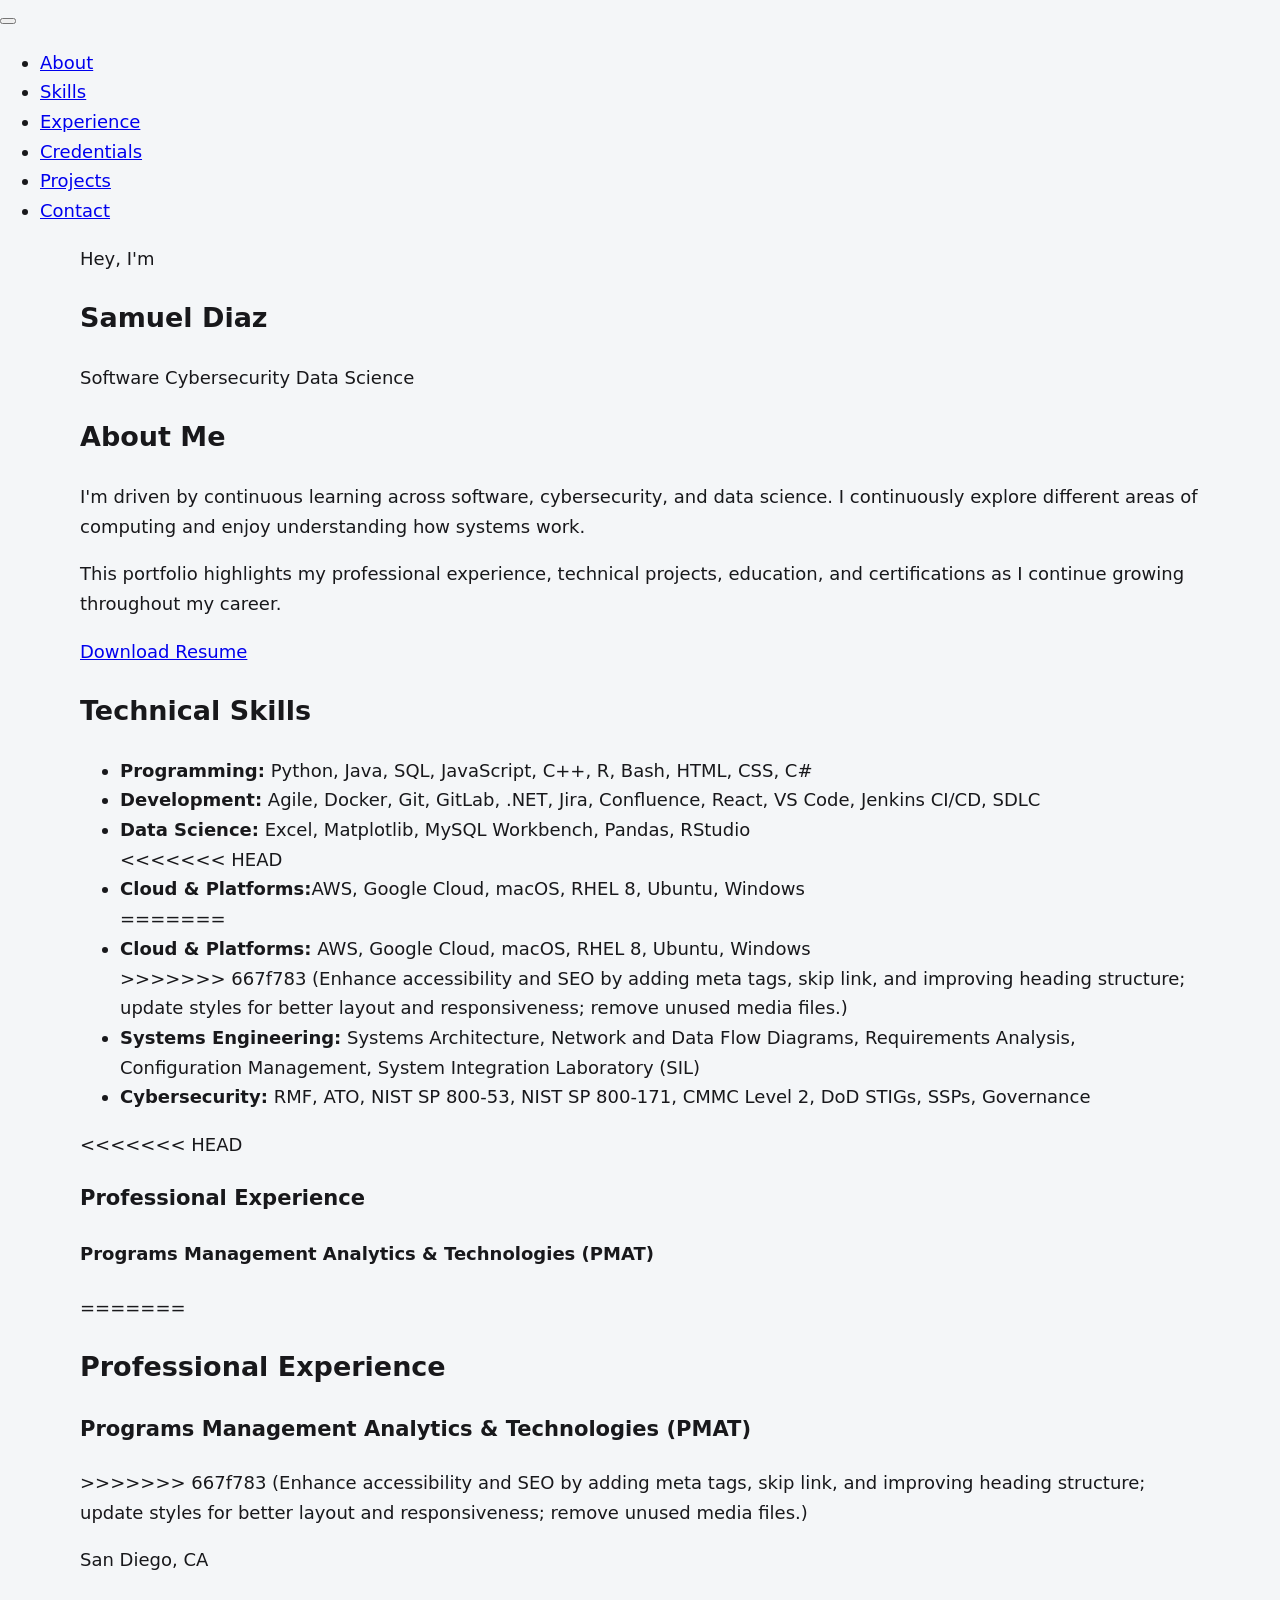
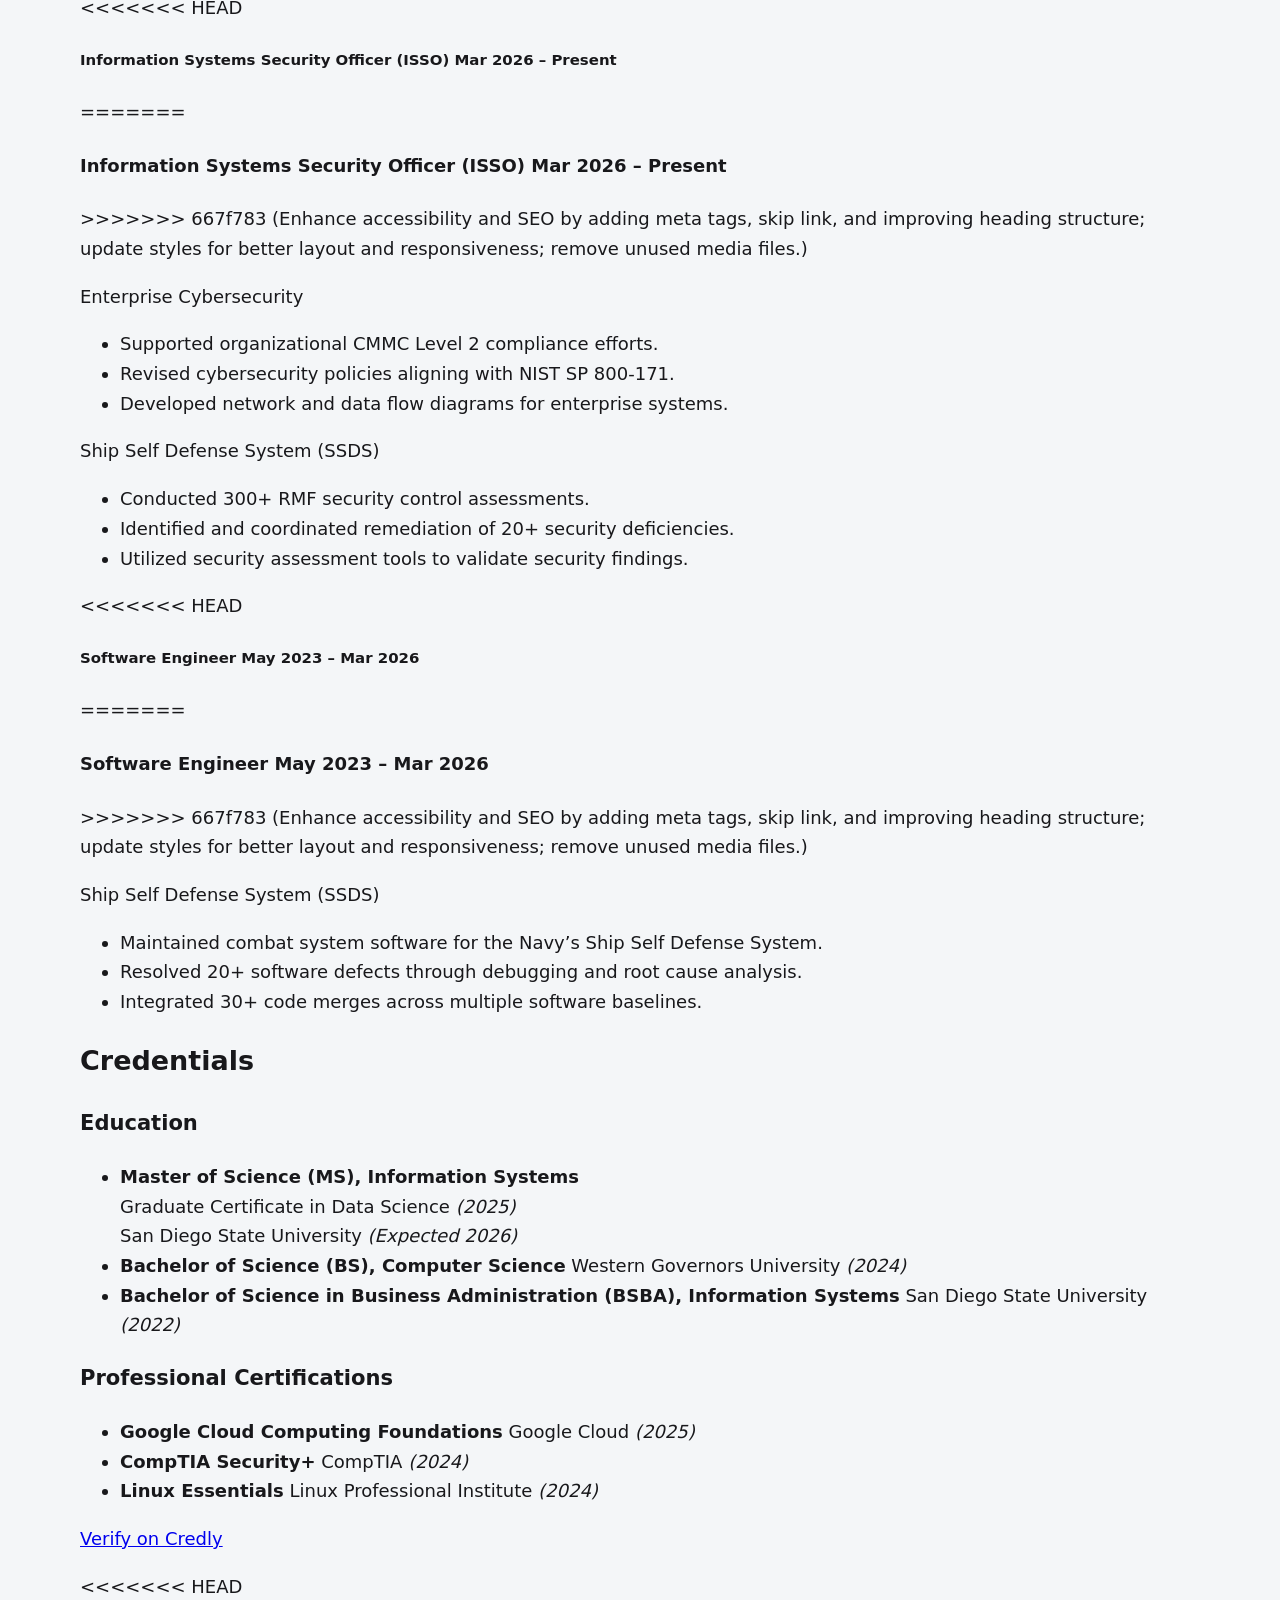
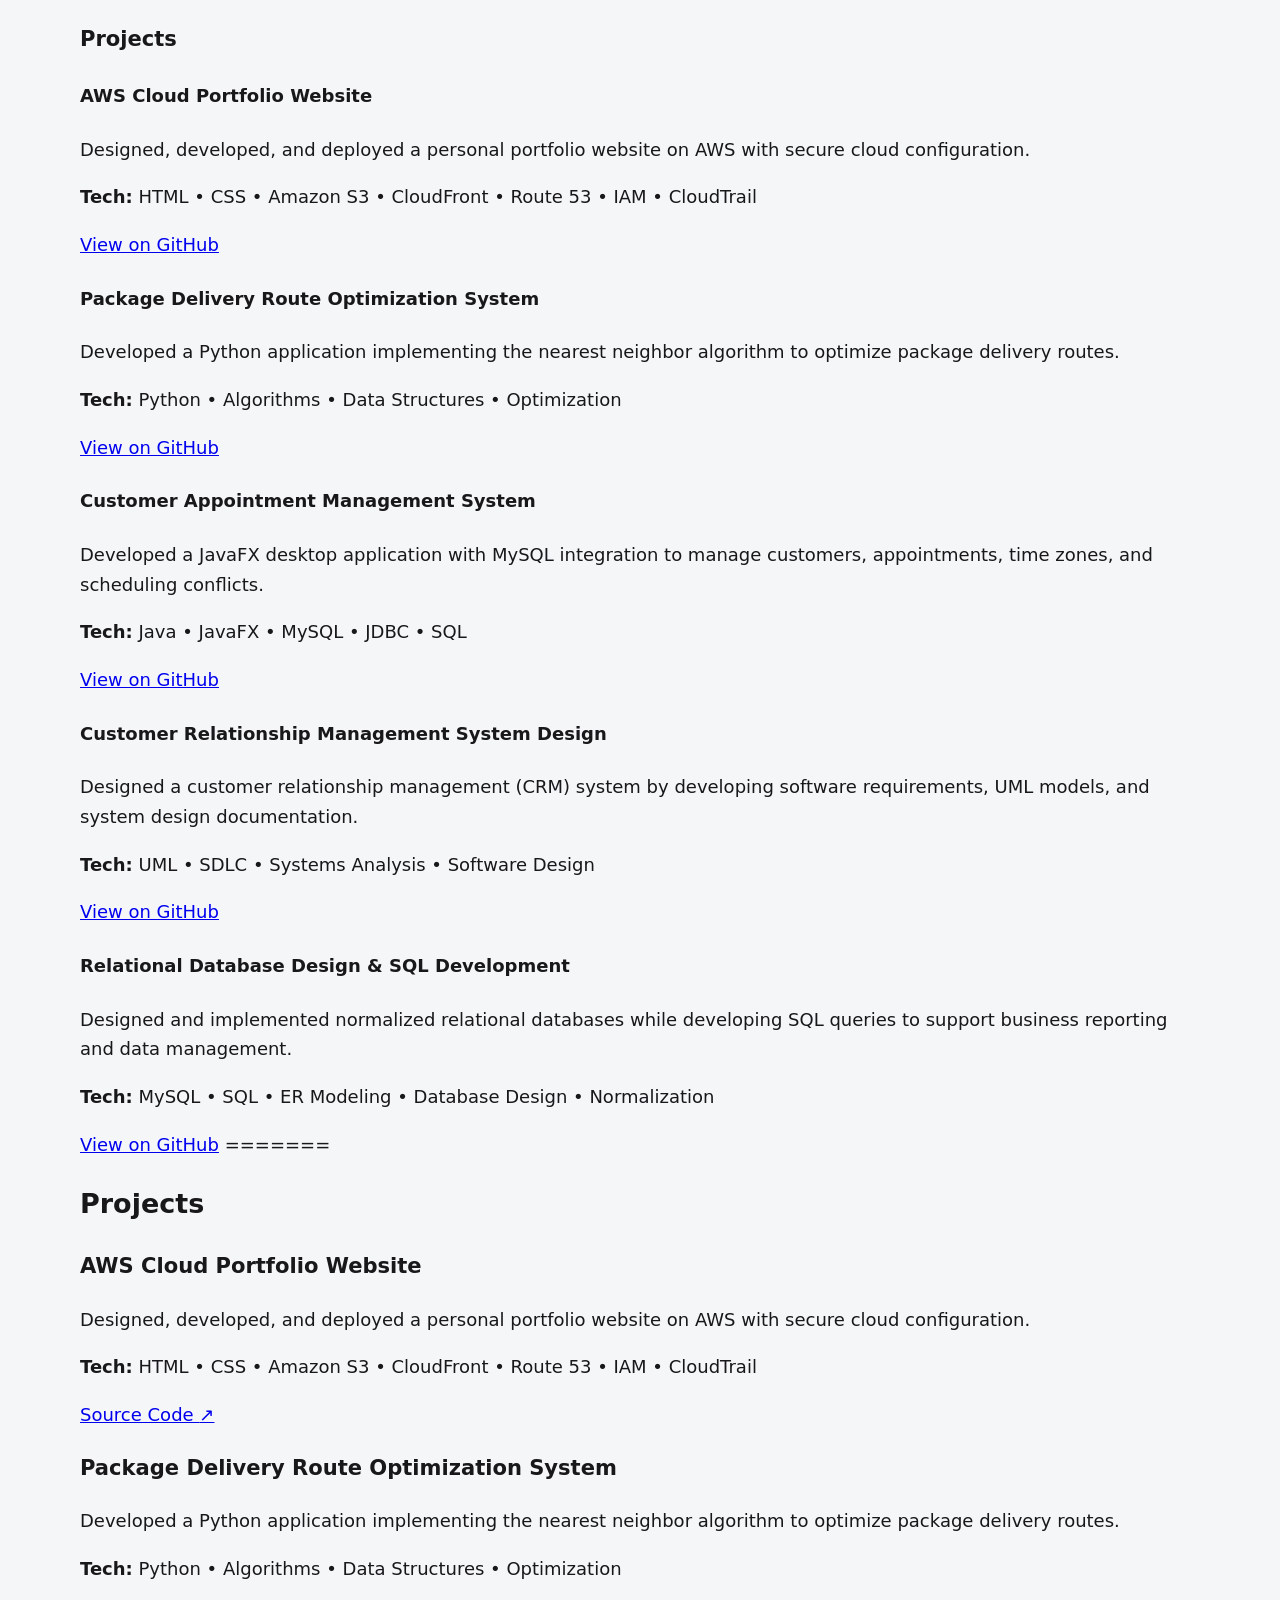
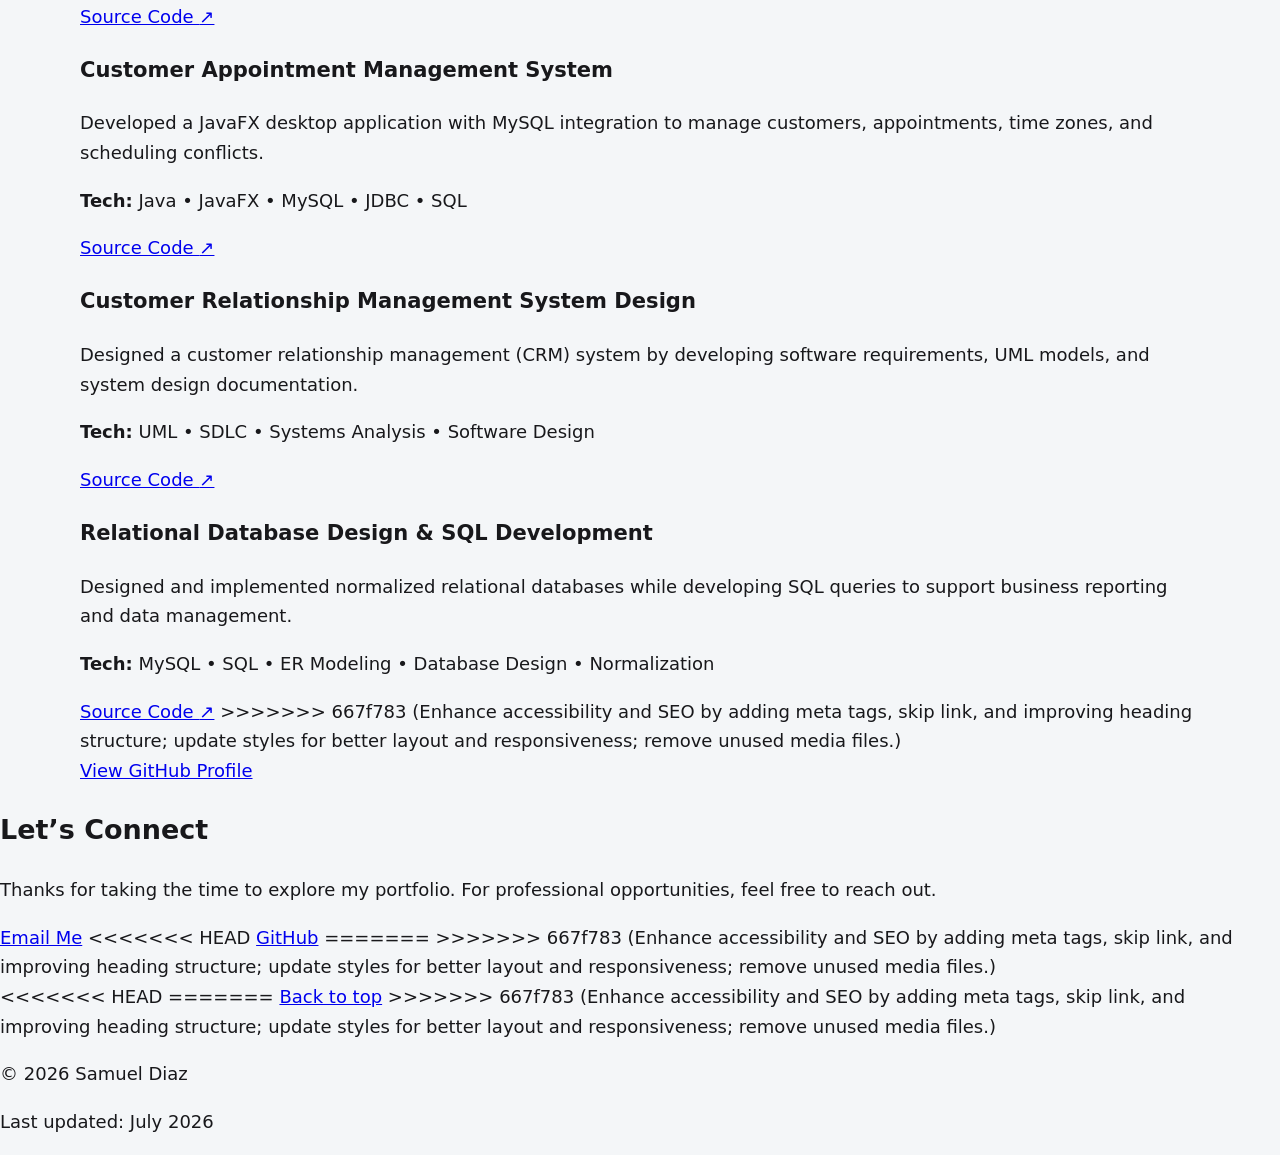
==== site/index.html @ 0d3868b5 "Enhance accessibility and SEO by adding meta tags, skip link, and improving heading structure; updat" ====
<!DOCTYPE html>
<html lang="en">
<head>
    <meta charset="UTF-8">
    <meta name="viewport" content="width=device-width, initial-scale=1.0">
    <meta name="description" content="Samuel Diaz's technology portfolio featuring software engineering, cybersecurity, cloud, and data science experience and projects.">
    <meta name="theme-color" content="#111827">
    <meta property="og:type" content="website">
    <meta property="og:title" content="Samuel Diaz | Technology Portfolio">
    <meta property="og:description" content="Explore Samuel Diaz's experience and projects across software engineering, cybersecurity, cloud, and data science.">
    <meta name="twitter:card" content="summary">
    <meta name="twitter:title" content="Samuel Diaz | Technology Portfolio">
    <meta name="twitter:description" content="Explore Samuel Diaz's experience and projects across software engineering, cybersecurity, cloud, and data science.">
    <title>Samuel Diaz | Technology Portfolio</title>
    <link rel="icon" href="media/favicon.svg" type="image/svg+xml">
    <link rel="stylesheet" href="css/styles.css">
</head>
<body>
    <a href="#main-content" class="skip-link">Skip to main content</a>
    <!-- Navigation Pane -->
    <header>
        <button class="nav-toggle" type="button" aria-expanded="false" aria-controls="primary-navigation" aria-label="Open navigation menu">
            <span></span>
            <span></span>
            <span></span>
        </button>
        <nav class="site-nav">
            <ul class="nav-links" id="primary-navigation">
                <li><a href="#about">About</a></li>
                <li><a href="#skills">Skills</a></li>
                <li><a href="#experience">Experience</a></li>
                <li><a href="#credentials">Credentials</a></li>
                <li><a href="#projects">Projects</a></li>
                <li><a href="#contact">Contact</a></li>
            </ul>
        </nav>
    </header>

    <main id="main-content" tabindex="-1">
    <!-- Home Section -->
    <section id="home" class="section">
        <div class="container">
            <p class="hero-eyebrow slide-in-left"><span></span>Hey, I'm</p>
            <h1 class="hero-name slide-in-right">Samuel Diaz</h1>
            <p class="hero-focus slide-in-left" aria-label="Software, Cybersecurity, and Data Science">
                <span>Software</span>
                <span>Cybersecurity</span>
                <span>Data Science</span>
            </p>
        </div>
    </section>

    <!-- About Section -->
    <section id="about" class="section">
        <div class="container">
            <h2>About Me</h2>
            <p>I'm driven by continuous learning across software, cybersecurity, and data science. I continuously explore different areas of computing and enjoy understanding how systems work.</p>
            <p>This portfolio highlights my professional experience, technical projects, education, and certifications as I continue growing throughout my career.</p>
            <a href="media/tech-resume-samuel-diaz.pdf" class="btn" download>Download Resume</a>
        </div>
    </section>

    <!-- Skills Section -->
    <section id="skills" class="section">
        <div class="container">
            <h2>Technical Skills</h2>
            <ul>
                <li><strong>Programming:</strong> Python, Java, SQL, JavaScript, C++, R, Bash, HTML, CSS, C#</li>
                <li><strong>Development:</strong> Agile, Docker, Git, GitLab, .NET, Jira, Confluence, React, VS Code, Jenkins CI/CD, SDLC</li>
                <li><strong>Data Science:</strong> Excel, Matplotlib, MySQL Workbench, Pandas, RStudio</li>
<<<<<<< HEAD
                <li><strong>Cloud &amp; Platforms:</strong>AWS, Google Cloud, macOS, RHEL 8, Ubuntu, Windows</li>
=======
                <li><strong>Cloud &amp; Platforms:</strong> AWS, Google Cloud, macOS, RHEL 8, Ubuntu, Windows</li>
>>>>>>> 667f783 (Enhance accessibility and SEO by adding meta tags, skip link, and improving heading structure; update styles for better layout and responsiveness; remove unused media files.)
                <li><strong>Systems Engineering:</strong> Systems Architecture, Network and Data Flow Diagrams, Requirements Analysis, Configuration Management, System Integration Laboratory (SIL)</li>
                <li><strong>Cybersecurity:</strong> RMF, ATO, NIST SP 800-53, NIST SP 800-171, CMMC Level 2, DoD STIGs, SSPs, Governance</li>
            </ul>
        </div>
    </section>

    <!-- Experience Section -->
    <section id="experience" class="section">
        <div class="container">
<<<<<<< HEAD
            <h3>Professional Experience</h3>
            <div class="company-heading">
                <h4>Programs Management Analytics &amp; Technologies (PMAT)</h4>
=======
            <h2>Professional Experience</h2>
            <div class="company-heading">
                <h3>Programs Management Analytics &amp; Technologies (PMAT)</h3>
>>>>>>> 667f783 (Enhance accessibility and SEO by adding meta tags, skip link, and improving heading structure; update styles for better layout and responsiveness; remove unused media files.)
                <p class="experience-location">San Diego, CA</p>
            </div>
            <div class="company-roles">
                <div class="role-entry">
<<<<<<< HEAD
                    <h5 class="job-heading">
                        <span class="job-title">Information Systems Security Officer (ISSO)</span>
                        <span class="job-date">Mar 2026 – Present</span>
                    </h5>
=======
                    <h4 class="job-heading">
                        <span class="job-title">Information Systems Security Officer (ISSO)</span>
                        <span class="job-date">Mar 2026 – Present</span>
                    </h4>
>>>>>>> 667f783 (Enhance accessibility and SEO by adding meta tags, skip link, and improving heading structure; update styles for better layout and responsiveness; remove unused media files.)
                    <p class="experience-subheading">Enterprise Cybersecurity</p>
                    <ul>
                        <li>Supported organizational CMMC Level 2 compliance efforts.</li>
                        <li>Revised cybersecurity policies aligning with NIST SP 800-171.</li>
                        <li>Developed network and data flow diagrams for enterprise systems.</li>
                    </ul>
                    <p class="experience-subheading">Ship Self Defense System (SSDS)</p>
                    <ul>
                        <li>Conducted 300+ RMF security control assessments.</li>
                        <li>Identified and coordinated remediation of 20+ security deficiencies.</li>
                        <li>Utilized security assessment tools to validate security findings.</li>
                    </ul>
                </div>
                <div class="role-entry">
<<<<<<< HEAD
                    <h5 class="job-heading">
                        <span class="job-title">Software Engineer</span>
                        <span class="job-date">May 2023 – Mar 2026</span>
                    </h5>
=======
                    <h4 class="job-heading">
                        <span class="job-title">Software Engineer</span>
                        <span class="job-date">May 2023 – Mar 2026</span>
                    </h4>
>>>>>>> 667f783 (Enhance accessibility and SEO by adding meta tags, skip link, and improving heading structure; update styles for better layout and responsiveness; remove unused media files.)
                    <p class="experience-subheading">Ship Self Defense System (SSDS)</p>
                    <ul>
                        <li>Maintained combat system software for the Navy’s Ship Self Defense System.</li>
                        <li>Resolved 20+ software defects through debugging and root cause analysis.</li>
                        <li>Integrated 30+ code merges across multiple software baselines.</li>
                    </ul>
                </div>
            </div>
        </div>
    </section>

    <!-- Education & Certifications Section -->
    <section id="credentials" class="section">
        <div class="container">
            <h2 class="sr-only">Credentials</h2>
            <div class="side-by-side">
                <div class="education reveal-card reveal-left">
                    <h3>Education</h3>
                    <ul>
                        <li>
                            <strong>Master of Science (MS), Information Systems</strong>
                            <div class="nested-credential">Graduate Certificate in Data Science <em>(2025)</em></div>
                            <span>San Diego State University <em>(Expected 2026)</em></span>
                        </li>
                        <li>
                            <strong>Bachelor of Science (BS), Computer Science</strong>
                            <span>Western Governors University <em>(2024)</em></span>
                        </li>
                        <li>
                            <strong>Bachelor of Science in Business Administration (BSBA), Information Systems</strong>
                            <span>San Diego State University <em>(2022)</em></span>
                        </li>
                    </ul>
                </div>
                <div class="certifications reveal-card reveal-right">
                    <h3>Professional Certifications</h3>
                    <ul>
                        <li><strong>Google Cloud Computing Foundations</strong>
                            <span>Google Cloud <em>(2025)</em></span>
                        </li>
                        <li><strong>CompTIA Security+</strong>
                            <span>CompTIA <em>(2024)</em></span>
                        </li>
                        <li><strong>Linux Essentials</strong>
                            <span>Linux Professional Institute <em>(2024)</em></span>
                        </li>
                    </ul>
                    <p>
                        <a href="https://www.credly.com/users/sdiaztech" target="_blank" rel="noopener noreferrer" class="btn">
                            Verify on Credly
                        </a>
                    </p>
                </div>
            </div>
        </div>
    </section>

    <!-- Projects Section -->
    <section id="projects" class="section">
        <div class="container">
<<<<<<< HEAD
            <h3>Projects</h3>
            <div class="project-grid">
                <article class="project">
                    <h4>AWS Cloud Portfolio Website</h4>
                    <p>Designed, developed, and deployed a personal portfolio website on AWS with secure cloud configuration.</p>
                    <p><strong>Tech:</strong> HTML • CSS • Amazon S3 • CloudFront • Route 53 • IAM • CloudTrail</p>
                    <a href="https://github.com/sdiaztech/aws-cloud-portfolio-website" target="_blank" rel="noopener noreferrer" class="btn">View on GitHub</a>
                </article>
                <article class="project">
                    <h4>Package Delivery Route Optimization System</h4>
                    <p>Developed a Python application implementing the nearest neighbor algorithm to optimize package delivery routes.</p>
                    <p><strong>Tech:</strong> Python • Algorithms • Data Structures • Optimization</p>
                    <a href="https://github.com/sdiaztech/package-delivery-route-optimization-system" target="_blank" rel="noopener noreferrer" class="btn">View on GitHub</a>
                </article>
                <article class="project">
                    <h4>Customer Appointment Management System</h4>
                    <p>Developed a JavaFX desktop application with MySQL integration to manage customers, appointments, time zones, and scheduling conflicts.</p>
                    <p><strong>Tech:</strong> Java • JavaFX • MySQL • JDBC • SQL</p>
                    <a href="https://github.com/sdiaztech/customer-appointment-management-system" target="_blank" rel="noopener noreferrer" class="btn">View on GitHub</a>
                </article>
                <article class="project">
                    <h4>Customer Relationship Management System Design</h4>
                    <p>Designed a customer relationship management (CRM) system by developing software requirements, UML models, and system design documentation.</p>
                    <p><strong>Tech:</strong> UML • SDLC • Systems Analysis • Software Design</p>
                    <a href="https://github.com/sdiaztech/crm-system-design" target="_blank" rel="noopener noreferrer" class="btn">View on GitHub</a>
                </article>
                <article class="project">
                    <h4>Relational Database Design &amp; SQL Development</h4>
                    <p>Designed and implemented normalized relational databases while developing SQL queries to support business reporting and data management.</p>
                    <p><strong>Tech:</strong> MySQL • SQL • ER Modeling • Database Design • Normalization</p>
                    <a href="https://github.com/sdiaztech/relational-database-design-and-sql-development" target="_blank" rel="noopener noreferrer" class="btn">View on GitHub</a>
=======
            <h2>Projects</h2>
            <div class="project-grid">
                <article class="project">
                    <h3>AWS Cloud Portfolio Website</h3>
                    <p>Designed, developed, and deployed a personal portfolio website on AWS with secure cloud configuration.</p>
                    <p class="project-tech"><strong>Tech:</strong> HTML • CSS • Amazon S3 • CloudFront • Route 53 • IAM • CloudTrail</p>
                    <a href="https://github.com/sdiaztech/aws-cloud-portfolio-website" target="_blank" rel="noopener noreferrer" class="project-link">Source Code <span aria-hidden="true">↗</span></a>
                </article>
                <article class="project">
                    <h3>Package Delivery Route Optimization System</h3>
                    <p>Developed a Python application implementing the nearest neighbor algorithm to optimize package delivery routes.</p>
                    <p class="project-tech"><strong>Tech:</strong> Python • Algorithms • Data Structures • Optimization</p>
                    <a href="https://github.com/sdiaztech/package-delivery-route-optimization-system" target="_blank" rel="noopener noreferrer" class="project-link">Source Code <span aria-hidden="true">↗</span></a>
                </article>
                <article class="project">
                    <h3>Customer Appointment Management System</h3>
                    <p>Developed a JavaFX desktop application with MySQL integration to manage customers, appointments, time zones, and scheduling conflicts.</p>
                    <p class="project-tech"><strong>Tech:</strong> Java • JavaFX • MySQL • JDBC • SQL</p>
                    <a href="https://github.com/sdiaztech/customer-appointment-management-system" target="_blank" rel="noopener noreferrer" class="project-link">Source Code <span aria-hidden="true">↗</span></a>
                </article>
                <article class="project">
                    <h3>Customer Relationship Management System Design</h3>
                    <p>Designed a customer relationship management (CRM) system by developing software requirements, UML models, and system design documentation.</p>
                    <p class="project-tech"><strong>Tech:</strong> UML • SDLC • Systems Analysis • Software Design</p>
                    <a href="https://github.com/sdiaztech/crm-system-design" target="_blank" rel="noopener noreferrer" class="project-link">Source Code <span aria-hidden="true">↗</span></a>
                </article>
                <article class="project">
                    <h3>Relational Database Design &amp; SQL Development</h3>
                    <p>Designed and implemented normalized relational databases while developing SQL queries to support business reporting and data management.</p>
                    <p class="project-tech"><strong>Tech:</strong> MySQL • SQL • ER Modeling • Database Design • Normalization</p>
                    <a href="https://github.com/sdiaztech/relational-database-design-and-sql-development" target="_blank" rel="noopener noreferrer" class="project-link">Source Code <span aria-hidden="true">↗</span></a>
>>>>>>> 667f783 (Enhance accessibility and SEO by adding meta tags, skip link, and improving heading structure; update styles for better layout and responsiveness; remove unused media files.)
                </article>
            </div>
            <a href="https://github.com/sdiaztech" target="_blank" rel="noopener noreferrer" class="btn projects-action">View GitHub Profile</a>
        </div>
    </section>

    <!-- Contact Section -->
    <section id="contact" class="section">
        <div class="contact-card">
            <h2>Let’s Connect</h2>
            <p>Thanks for taking the time to explore my portfolio. For professional opportunities, feel free to reach out.</p>
            <div class="contact-links">
                <a href="mailto:samdiaztech@gmail.com" class="btn">Email Me</a>
<<<<<<< HEAD
                <a href="https://github.com/sdiaztech" target="_blank" rel="noopener noreferrer" class="btn">GitHub</a>
=======
>>>>>>> 667f783 (Enhance accessibility and SEO by adding meta tags, skip link, and improving heading structure; update styles for better layout and responsiveness; remove unused media files.)
            </div>
        </div>
    </section>
    </main>

    <!-- Footer Section -->
    <footer>
<<<<<<< HEAD
=======
        <a href="#home" class="back-to-top">Back to top</a>
>>>>>>> 667f783 (Enhance accessibility and SEO by adding meta tags, skip link, and improving heading structure; update styles for better layout and responsiveness; remove unused media files.)
        <p>© 2026 Samuel Diaz</p>
        <p>Last updated: July 2026</p>
    </footer>
    <script>
        const navToggle = document.querySelector('.nav-toggle');
        const siteNav = document.querySelector('.site-nav');
        const navLinks = document.querySelectorAll('.nav-links a');

        const closeMenu = () => {
            siteNav.classList.remove('is-open');
            document.body.classList.remove('menu-open');
            navToggle.setAttribute('aria-expanded', 'false');
            navToggle.setAttribute('aria-label', 'Open navigation menu');
        };

        navToggle.addEventListener('click', () => {
            const isOpen = siteNav.classList.toggle('is-open');
            document.body.classList.toggle('menu-open', isOpen);
            navToggle.setAttribute('aria-expanded', isOpen);
            navToggle.setAttribute('aria-label', isOpen ? 'Close navigation menu' : 'Open navigation menu');

            if (isOpen) {
                navLinks[0].focus();
            }
        });

        navLinks.forEach((link) => {
            link.addEventListener('click', closeMenu);
        });

        document.addEventListener('keydown', (event) => {
<<<<<<< HEAD
            if (event.key === 'Escape' && siteNav.classList.contains('is-open')) {
                closeMenu();
                navToggle.focus();
            }
=======
            if (!siteNav.classList.contains('is-open')) {
                return;
            }

            if (event.key === 'Escape') {
                closeMenu();
                navToggle.focus();
            }

            if (event.key === 'Tab') {
                const lastLink = navLinks[navLinks.length - 1];

                if (event.shiftKey && document.activeElement === navToggle) {
                    event.preventDefault();
                    lastLink.focus();
                } else if (!event.shiftKey && document.activeElement === lastLink) {
                    event.preventDefault();
                    navToggle.focus();
                }
            }
        });

        window.addEventListener('resize', () => {
            if (window.innerWidth > 768 && siteNav.classList.contains('is-open')) {
                closeMenu();
            }
>>>>>>> 667f783 (Enhance accessibility and SEO by adding meta tags, skip link, and improving heading structure; update styles for better layout and responsiveness; remove unused media files.)
        });

        const revealCards = document.querySelectorAll('.reveal-card');
        const revealObserver = new IntersectionObserver((entries, observer) => {
            entries.forEach((entry) => {
                if (entry.isIntersecting) {
                    entry.target.classList.add('is-visible');
                    observer.unobserve(entry.target);
                }
            });
        }, { threshold: 0.2 });

        revealCards.forEach((card) => revealObserver.observe(card));
    </script>
</body>
</html>
---- site/css/styles.css ----
/* Base */
:root {
    --color-primary: #2563eb;
    --color-primary-dark: #1d4ed8;
    --color-ink: #18181b;
    --color-muted: #5f6470;
    --color-surface: #fff;
    --color-soft: #f4f6f8;
    --color-dark: #111827;
    --radius: 16px;
    --shadow: 0 12px 32px rgba(15, 23, 42, 0.1);
}

html {
    scroll-behavior: smooth;
}

*,
*::before,
*::after {
    box-sizing: border-box;
}

body {
    font-size: 18px;
    font-family: Inter, ui-sans-serif, system-ui, -apple-system, BlinkMacSystemFont, "Segoe UI", sans-serif;
    background-color: var(--color-soft);
    line-height: 1.65;
    margin: 0;
    color: var(--color-ink);
}

<<<<<<< HEAD
=======
.sr-only {
    position: absolute;
    width: 1px;
    height: 1px;
    padding: 0;
    margin: -1px;
    overflow: hidden;
    clip: rect(0, 0, 0, 0);
    white-space: nowrap;
    border: 0;
}

.skip-link {
    position: fixed;
    top: 1rem;
    left: 1rem;
    z-index: 200;
    padding: 0.7rem 1rem;
    color: #fff;
    background: var(--color-primary);
    border-radius: 8px;
    font-weight: 700;
    text-decoration: none;
    transform: translateY(-200%);
    transition: transform 0.2s ease;
}

.skip-link:focus {
    transform: translateY(0);
}

main:focus {
    outline: none;
}

>>>>>>> 667f783 (Enhance accessibility and SEO by adding meta tags, skip link, and improving heading structure; update styles for better layout and responsiveness; remove unused media files.)
.section {
    padding: clamp(4rem, 8vw, 7rem) 1.25rem;
    text-align: center;
}

.container {
    width: min(1120px, 100%);
    margin: 0 auto;
}

<<<<<<< HEAD
h3 {
=======
h2 {
>>>>>>> 667f783 (Enhance accessibility and SEO by adding meta tags, skip link, and improving heading structure; update styles for better layout and responsiveness; remove unused media files.)
    font-size: clamp(2rem, 5vw, 3rem);
    line-height: 1.1;
    letter-spacing: -0.035em;
    margin: 0 0 2.5rem;
}

ul {
    list-style: none;
    padding: 0;
}

/* Buttons */
.btn {
    display: inline-block;
    margin-top: 20px;
    padding: 0.75rem 1.15rem;
    background-color: var(--color-primary);
    color: white;
    text-decoration: none;
    font-size: 0.9rem;
    font-weight: 700;
    border: 1px solid var(--color-primary);
    border-radius: 999px;
    transition: background-color 0.3s ease, transform 0.3s ease;
}

.btn:hover {
    background-color: var(--color-primary-dark);
    transform: translateY(-2px);
}

a:focus-visible,
button:focus-visible {
    outline: 3px solid #93c5fd;
    outline-offset: 4px;
}

/* Header */
header {
    display: flex;
    justify-content: center;
    align-items: center;

    padding: 1rem 2rem;

    position: sticky;
    top: 0;
    z-index: 50;
    background-color: rgba(17, 24, 39, 0.94);
    backdrop-filter: blur(12px);
    color: #fff;

    border-bottom: 1px solid #444;
}

/* Navigation */
.nav-links {
    display: flex;
    gap: 1.25rem;
    margin: 0;
}

.nav-links a {
    display: inline-block;
    color: #fff;
    text-decoration: none;
    font-weight: bold;
    transition: transform 0.3s ease, color 0.3s ease;
}

.nav-links a:hover {
    transform: scale(1.2);
    color: #ccc;
}

.nav-toggle {
    display: none;
}

/* Home */
#home {
    position: relative;
<<<<<<< HEAD
=======
    overflow: clip;
>>>>>>> 667f783 (Enhance accessibility and SEO by adding meta tags, skip link, and improving heading structure; update styles for better layout and responsiveness; remove unused media files.)
    min-height: 70vh;
    padding: 8rem 1.25rem;
    text-align: center;
    color: #fff;
}

#home::before {
    content: "";
    position: absolute;
    inset: 0;
    background: url("../media/coding.jpeg") center / cover no-repeat;
    opacity: 0.9;
    z-index: 1;
}

#home::after {
    content: "";
    position: absolute;
    inset: 0;
    background: rgba(0, 0, 0, 0.6);
    z-index: 2;
}

#home .container {
    position: relative;
    z-index: 3;
    max-width: 960px;
}

#home .hero-eyebrow {
    display: inline-flex;
    align-items: center;
    gap: 0.65rem;
    margin: 0 0 1.25rem;
    padding: 0.45rem 0.85rem;
    color: #dbeafe;
    background: rgba(255, 255, 255, 0.08);
    border: 1px solid rgba(255, 255, 255, 0.18);
    border-radius: 999px;
    font-size: 0.85rem;
    font-weight: 700;
    letter-spacing: 0.08em;
    text-transform: uppercase;
    backdrop-filter: blur(8px);
}

#home .hero-eyebrow span {
    width: 0.5rem;
    height: 0.5rem;
    background: #60a5fa;
    border-radius: 50%;
    box-shadow: 0 0 0 5px rgba(96, 165, 250, 0.16);
}

#home .hero-name {
    margin: 0;
    color: #fff;
    font-size: clamp(3.75rem, 10vw, 7.5rem);
    line-height: 0.92;
    letter-spacing: -0.065em;
    text-shadow: 0 10px 36px rgba(0, 0, 0, 0.3);
}

#home .hero-focus {
    display: flex;
    justify-content: center;
    align-items: center;
    gap: 0.9rem;
    margin: 1.75rem 0 0;
    color: #e2e8f0;
    font-size: clamp(0.95rem, 2vw, 1.15rem);
    font-weight: 600;
    letter-spacing: 0.025em;
}

#home .hero-focus span + span::before {
    content: "";
    display: inline-block;
    width: 4px;
    height: 4px;
    margin-right: 0.9rem;
    vertical-align: middle;
    background: #60a5fa;
    border-radius: 50%;
}

/* About */
#about {
    background: var(--color-surface);
}

#about .container {
    max-width: 780px;
}

/* Skills */
#skills {
    background: var(--color-soft);
}

#skills ul {
    display: grid;
    grid-template-columns: repeat(2, 1fr);
    gap: 1.5rem;
    margin: 0 auto;
    max-width: 900px;
}

#skills li {
    background: #fff;
    padding: 1.5rem;
    border: 1px solid #e5e7eb;
    border-radius: var(--radius);
    box-shadow: var(--shadow);
    text-align: left;
    transition: transform 0.3s ease, box-shadow 0.3s ease;
}

#skills li:hover {
    transform: translateY(-5px);
    box-shadow: 0 8px 16px rgba(0, 0, 0, 0.2);
}

#skills strong {
    display: block;
    margin-bottom: 0.5rem;
    color: #222;
}

/* Experience */
#experience {
    color: #fff;
    background:
        radial-gradient(circle at top right, rgba(37, 99, 235, 0.3), transparent 45%),
        linear-gradient(145deg, #111827, #1e3a5f);
}

#experience .container {
    max-width: 900px;
    padding: clamp(1.5rem, 4vw, 3rem);
    background: rgba(15, 23, 42, 0.62);
    border: 1px solid rgba(255, 255, 255, 0.12);
    border-radius: var(--radius);
    backdrop-filter: blur(8px);
}

#experience .job-heading,
#experience .experience-subheading {
    padding-left: 20px;
    text-align: left;
}

#experience .job-heading {
    display: flex;
    justify-content: space-between;
    align-items: baseline;
    gap: 1.5rem;
    margin: 0 0 0.25rem;
}

#experience .job-title {
    font-size: 1.3rem;
}

#experience .job-date {
    flex-shrink: 0;
    font-size: 0.95rem;
    font-weight: 500;
    color: #cbd5e1;
}

#experience .experience-subheading {
    padding-left: 40px;
    margin-top: 0;
    margin-bottom: 0.5rem;
    font-size: 1rem;
    font-style: italic;
    font-weight: normal;
    color: #ccc;
}

#experience .experience-location {
    flex-shrink: 0;
    margin: 0;
    text-align: left;
    font-size: 0.95rem;
    font-weight: 500;
    color: #cbd5e1;
}

#experience .company-heading {
    display: flex;
    justify-content: space-between;
    align-items: baseline;
    gap: 1.5rem;
    margin-bottom: 0.5rem;
}

<<<<<<< HEAD
#experience .company-heading h4 {
=======
#experience .company-heading h3 {
>>>>>>> 667f783 (Enhance accessibility and SEO by adding meta tags, skip link, and improving heading structure; update styles for better layout and responsiveness; remove unused media files.)
    margin: 0;
    font-size: 1.55rem;
    line-height: 1.25;
    font-weight: 750;
}

#experience .company-roles {
    position: relative;
    margin-left: 1.25rem;
    padding-left: 1.75rem;
    border-left: 2px solid rgba(147, 197, 253, 0.55);
}

#experience .role-entry {
    position: relative;
<<<<<<< HEAD
    padding: 0.75rem 0 1.5rem;
=======
    padding: 0.75rem 0 0.5rem;
}

#experience .role-entry + .role-entry {
    padding-top: 0.5rem;
>>>>>>> 667f783 (Enhance accessibility and SEO by adding meta tags, skip link, and improving heading structure; update styles for better layout and responsiveness; remove unused media files.)
}

#experience .role-entry:last-child {
    padding-bottom: 0;
}

#experience .role-entry::before {
    content: "";
    position: absolute;
    top: 1.25rem;
    left: calc(-1.75rem - 6px);
    width: 10px;
    height: 10px;
    background: #93c5fd;
    border: 2px solid var(--color-dark);
    border-radius: 50%;
}

#experience ul {
    margin-top: 0.5rem;
    margin-left: 20px;
    padding-left: 1rem;
    font-size: 0.95rem;
    text-align: left;
<<<<<<< HEAD
=======
}

#experience .role-entry ul:last-child {
    margin-bottom: 0;
>>>>>>> 667f783 (Enhance accessibility and SEO by adding meta tags, skip link, and improving heading structure; update styles for better layout and responsiveness; remove unused media files.)
}

#experience ul li {
    position: relative;
    padding-left: 1.5rem;
}

#experience ul li::before {
    content: "➜";
    position: absolute;
    left: 0;
    color: #ccc;
}

/* Credentials */
#credentials {
    overflow: hidden;
}

<<<<<<< HEAD
=======
.education h3,
.certifications h3 {
    font-size: clamp(2rem, 5vw, 3rem);
    line-height: 1.1;
    letter-spacing: -0.035em;
    margin: 0 0 2.5rem;
}

>>>>>>> 667f783 (Enhance accessibility and SEO by adding meta tags, skip link, and improving heading structure; update styles for better layout and responsiveness; remove unused media files.)
.side-by-side {
    display: flex;
    justify-content: center;
    gap: 30px;
}

.education,
.certifications {
    width: 40%;
    padding: 2rem;
    background: var(--color-surface);
    border: 1px solid #e5e7eb;
    border-radius: var(--radius);
    box-shadow: var(--shadow);
    line-height: 1.4;
}

.education span,
.certifications span {
    display: block;
    margin-top: 0.25rem;
    font-size: 0.95rem;
    color: #666;
    font-style: italic;
}

.nested-credential {
    margin: 0.35rem 0;
    font-size: 1rem;
    font-weight: 600;
    color: #333;
    font-style: normal;
}

.education ul,
.certifications ul {
    margin: 0;
}

.education li,
.certifications li {
    text-align: left;
    margin-bottom: 1.5rem;
}

.education li:last-child,
.certifications li:last-child {
    margin-bottom: 0;
}

.reveal-card {
    opacity: 0;
    transition: opacity 0.7s ease, transform 0.7s ease;
}

.reveal-left {
    transform: translateX(-4rem);
}

.reveal-right {
    transform: translateX(4rem);
}

.reveal-card.is-visible {
    opacity: 1;
    transform: translateX(0);
}

/* Projects */
#projects {
    background: linear-gradient(180deg, #eef2ff, var(--color-soft));
}

.project-grid {
    display: grid;
    grid-template-columns: repeat(2, minmax(0, 1fr));
    gap: 1.25rem;
}

#projects .project p {
    text-align: left;
}

<<<<<<< HEAD
#projects .project p:last-of-type {
=======
#projects .project-tech {
    padding: 0.65rem 0.8rem;
    background: var(--color-soft);
    border-radius: 10px;
>>>>>>> 667f783 (Enhance accessibility and SEO by adding meta tags, skip link, and improving heading structure; update styles for better layout and responsiveness; remove unused media files.)
    color: var(--color-muted);
    font-size: 0.88rem;
}

.project {
    display: flex;
    flex-direction: column;
    align-items: flex-start;
    padding: 1.75rem;
    background: var(--color-surface);
    border: 1px solid #e5e7eb;
    border-radius: var(--radius);
    box-shadow: 0 4px 18px rgba(15, 23, 42, 0.06);
    transition: transform 0.3s ease, box-shadow 0.3s ease;
}

<<<<<<< HEAD
.project h4 {
=======
.project h3 {
>>>>>>> 667f783 (Enhance accessibility and SEO by adding meta tags, skip link, and improving heading structure; update styles for better layout and responsiveness; remove unused media files.)
    margin: 0;
    font-size: 1.2rem;
    text-align: left;
}

<<<<<<< HEAD
.project .btn {
    margin-top: auto;
=======
.project-link {
    margin-top: auto;
    color: var(--color-primary);
    font-size: 0.9rem;
    font-weight: 700;
    text-decoration: none;
}

.project-link:hover {
    color: var(--color-primary-dark);
    text-decoration: underline;
    text-underline-offset: 0.25rem;
>>>>>>> 667f783 (Enhance accessibility and SEO by adding meta tags, skip link, and improving heading structure; update styles for better layout and responsiveness; remove unused media files.)
}

.project:hover {
    transform: translateY(-5px);
    box-shadow: var(--shadow);
}

<<<<<<< HEAD
=======
.projects-action {
    margin-top: 2rem;
}

>>>>>>> 667f783 (Enhance accessibility and SEO by adding meta tags, skip link, and improving heading structure; update styles for better layout and responsiveness; remove unused media files.)
/* Contact */
#contact {
    background: var(--color-surface);
}

.contact-card {
    width: min(760px, calc(100% - 2.5rem));
    margin: 0 auto;
    padding: clamp(2rem, 6vw, 4rem);
    color: #fff;
    background: var(--color-dark);
    border-radius: calc(var(--radius) + 8px);
    box-shadow: var(--shadow);
}

<<<<<<< HEAD
.contact-card h3 {
=======
.contact-card h2 {
>>>>>>> 667f783 (Enhance accessibility and SEO by adding meta tags, skip link, and improving heading structure; update styles for better layout and responsiveness; remove unused media files.)
    margin-bottom: 1rem;
}

.contact-card p {
    max-width: 60ch;
    margin: 0 auto;
    color: #cbd5e1;
}

.contact-links {
    display: flex;
    justify-content: center;
<<<<<<< HEAD
    gap: 0.75rem;
    flex-wrap: wrap;
=======
>>>>>>> 667f783 (Enhance accessibility and SEO by adding meta tags, skip link, and improving heading structure; update styles for better layout and responsiveness; remove unused media files.)
}

/* Footer */
footer {
    display: flex;
    flex-direction: column;
    justify-content: center;
    align-items: center;
<<<<<<< HEAD
    gap: 2rem;
    background: var(--color-surface);
    color: var(--color-muted);
    padding: 0.25rem 2rem;
=======
    gap: 0.5rem;
    background: var(--color-surface);
    color: var(--color-muted);
    padding: 1rem 2rem;
>>>>>>> 667f783 (Enhance accessibility and SEO by adding meta tags, skip link, and improving heading structure; update styles for better layout and responsiveness; remove unused media files.)
    font-size: 0.75rem;
    text-align: center;
}

footer p {
    margin: 0;
}

.back-to-top {
    color: var(--color-muted);
    text-decoration: none;
}

.back-to-top:hover {
    color: var(--color-primary);
}

/* Animations */
@keyframes slideInFromLeft {
    from {
        transform: translateX(-100%);
        opacity: 0;
    }
    to {
        transform: translateX(0);
        opacity: 1;
    }
}

@keyframes slideInFromRight {
    from {
        transform: translateX(100%);
        opacity: 0;
    }
    to {
        transform: translateX(0);
        opacity: 1;
    }
}

.slide-in-left {
    animation: slideInFromLeft 1.5s ease-out forwards;
}

.slide-in-right {
    animation: slideInFromRight 1.5s ease-out forwards;
}

/* Responsive */
@media (max-width: 768px) {
    body.menu-open {
        overflow: hidden;
    }

    header {
        position: relative;
<<<<<<< HEAD
=======
        justify-content: flex-end;
>>>>>>> 667f783 (Enhance accessibility and SEO by adding meta tags, skip link, and improving heading structure; update styles for better layout and responsiveness; remove unused media files.)
        padding: 0.75rem 1rem;
        background: var(--color-dark);
        backdrop-filter: none;
    }

    .nav-toggle {
        display: flex;
        position: relative;
        z-index: 101;
        flex-direction: column;
        justify-content: space-between;
        width: 2rem;
        height: 1.5rem;
        padding: 0;
        border: 0;
        background: transparent;
        cursor: pointer;
    }

    .nav-toggle span {
        width: 100%;
        height: 2px;
        background: #fff;
        border-radius: 2px;
        transition: transform 0.3s ease, opacity 0.3s ease;
    }

    .nav-toggle[aria-expanded="true"] span:first-child {
        transform: translateY(11px) rotate(45deg);
    }

    .nav-toggle[aria-expanded="true"] span:nth-child(2) {
        opacity: 0;
    }

    .nav-toggle[aria-expanded="true"] span:last-child {
        transform: translateY(-11px) rotate(-45deg);
    }

    .site-nav {
        display: none;
        position: fixed;
        inset: 0;
        z-index: 100;
        padding: 5rem 1.5rem 2rem;
        background: var(--color-dark);
    }

    .site-nav.is-open {
        display: block;
    }

    .nav-links {
        flex-direction: column;
        justify-content: center;
        gap: 0;
        min-height: 100%;
        font-size: 1.5rem;
    }

    .nav-links li {
        width: 100%;
        border-bottom: 1px solid #fff;
        text-align: center;
    }

    .nav-links li:first-child {
        border-top: 1px solid #fff;
    }

    .nav-links a {
        display: block;
        padding: 1rem;
    }

    #home .container {
        display: flex;
        flex-direction: column;
        align-items: center;
        justify-content: center;
        text-align: center;
        max-width: 100%;
        padding: 0 10px;
    }

    #home .hero-name {
        width: 100%;
        text-align: center;
        font-size: clamp(3.2rem, 17vw, 5rem);
    }

    #home .hero-focus {
        flex-wrap: wrap;
        row-gap: 0.35rem;
    }

    .side-by-side {
        flex-direction: column;
        align-items: center;
        gap: 20px;
        text-align: center;
    }

    .side-by-side > div {
        flex: none;
        width: 100%;
        max-width: 600px;
        box-sizing: border-box;
    }

    #skills ul {
        grid-template-columns: 1fr;
    }

    #projects {
        padding-top: 3rem;
        padding-bottom: 3rem;
    }

    .project-grid {
        grid-template-columns: 1fr;
    }

    #projects .project {
        padding: 1.25rem;
    }

    #projects .project p {
        margin: 0.75rem 0;
        line-height: 1.5;
    }

    #projects .btn {
        margin-top: 0.5rem;
    }

    #experience .company-heading,
    #experience .job-heading {
        align-items: flex-start;
        flex-direction: column;
        gap: 0.25rem;
    }

    footer {
        padding: 0.15rem 1rem;
    }

}

@media (prefers-reduced-motion: reduce) {
    html {
        scroll-behavior: auto;
    }

    *,
    *::before,
    *::after {
        animation-duration: 0.01ms !important;
        animation-iteration-count: 1 !important;
        transition-duration: 0.01ms !important;
    }

    .reveal-card {
        opacity: 1;
        transform: none;
    }
}
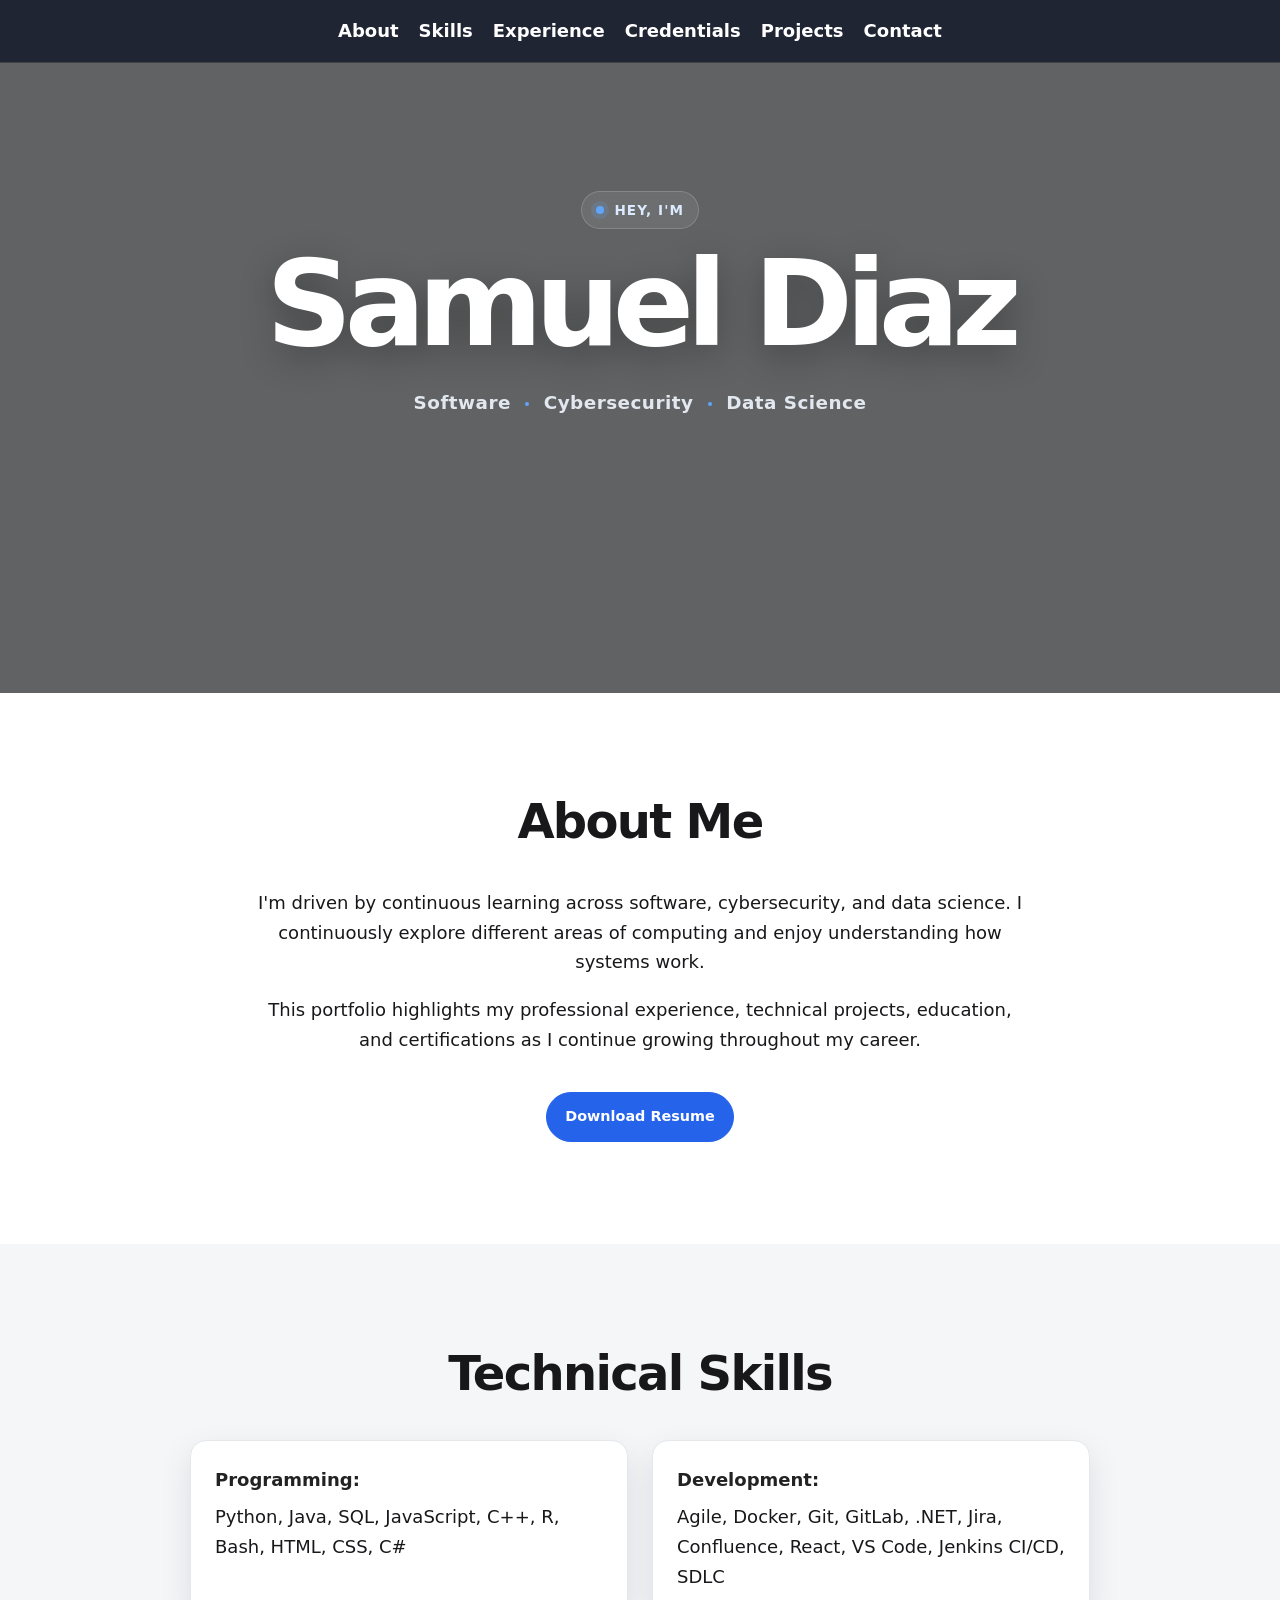
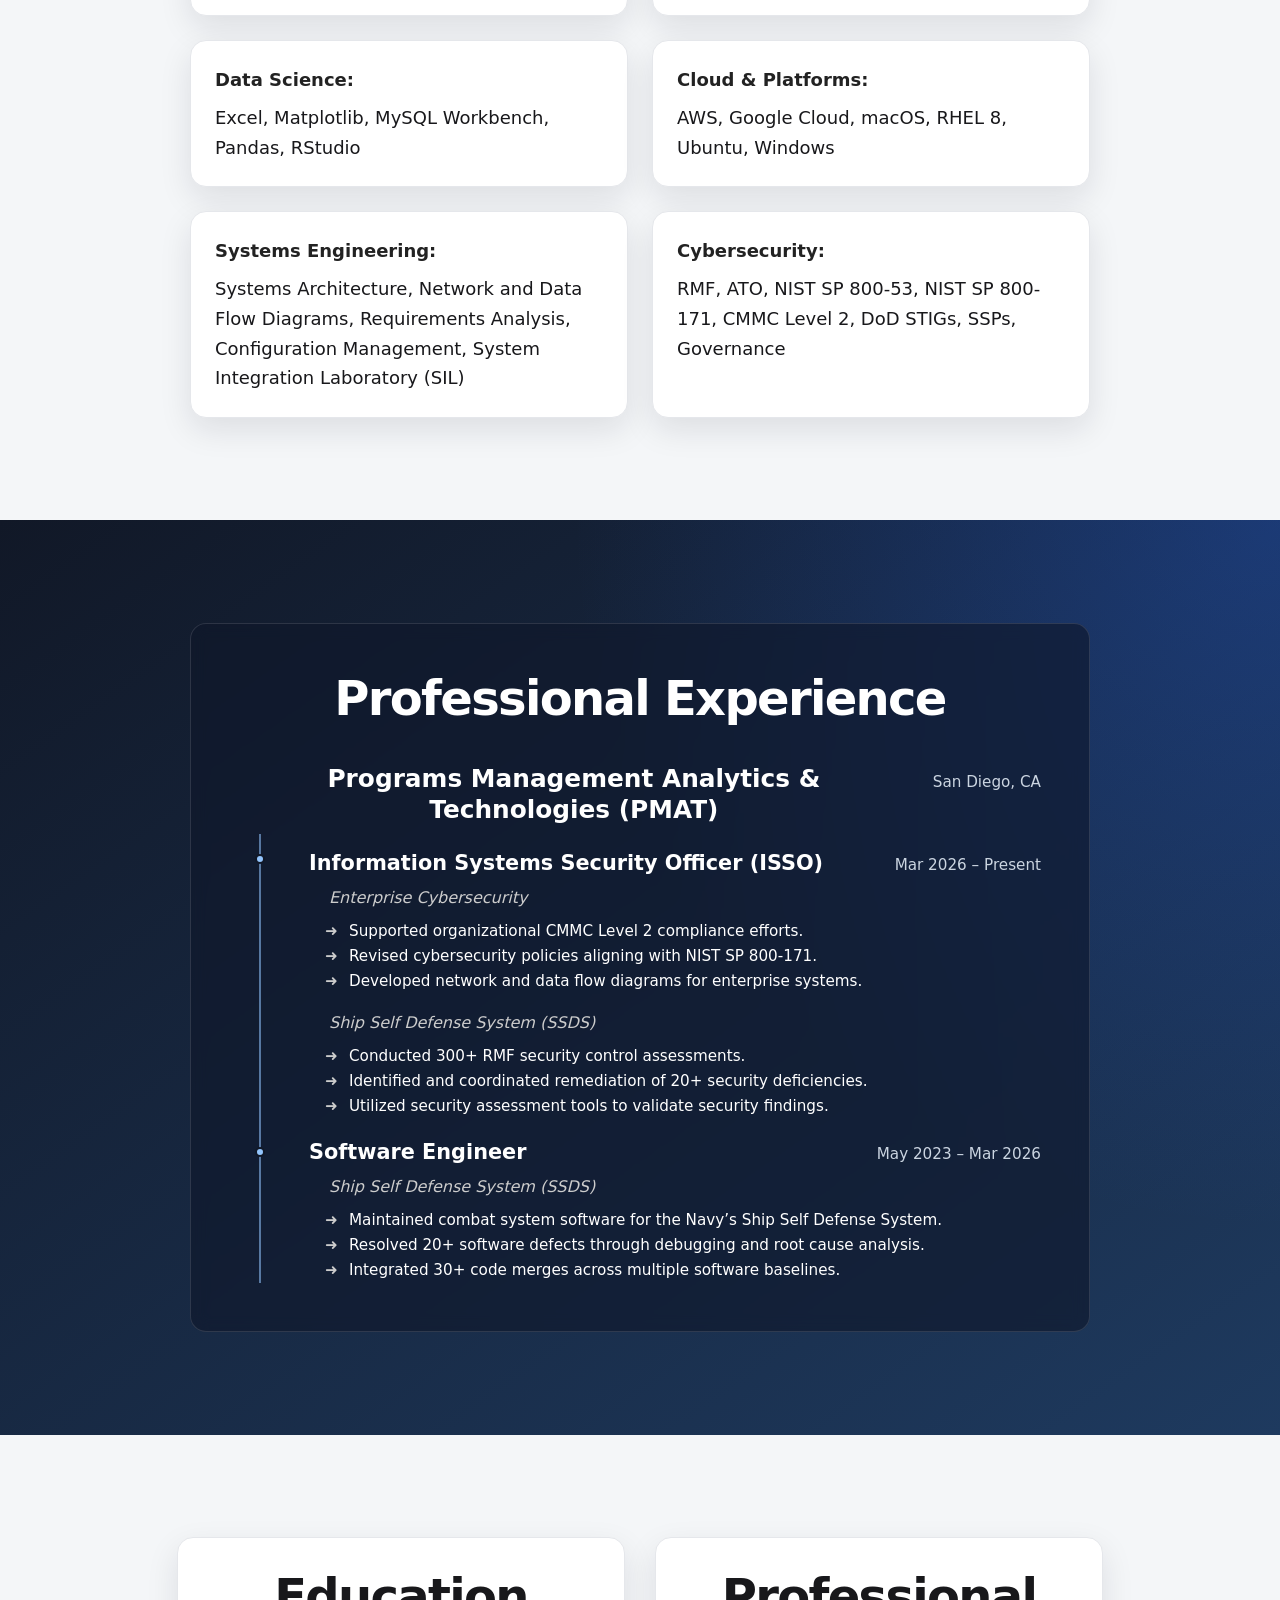
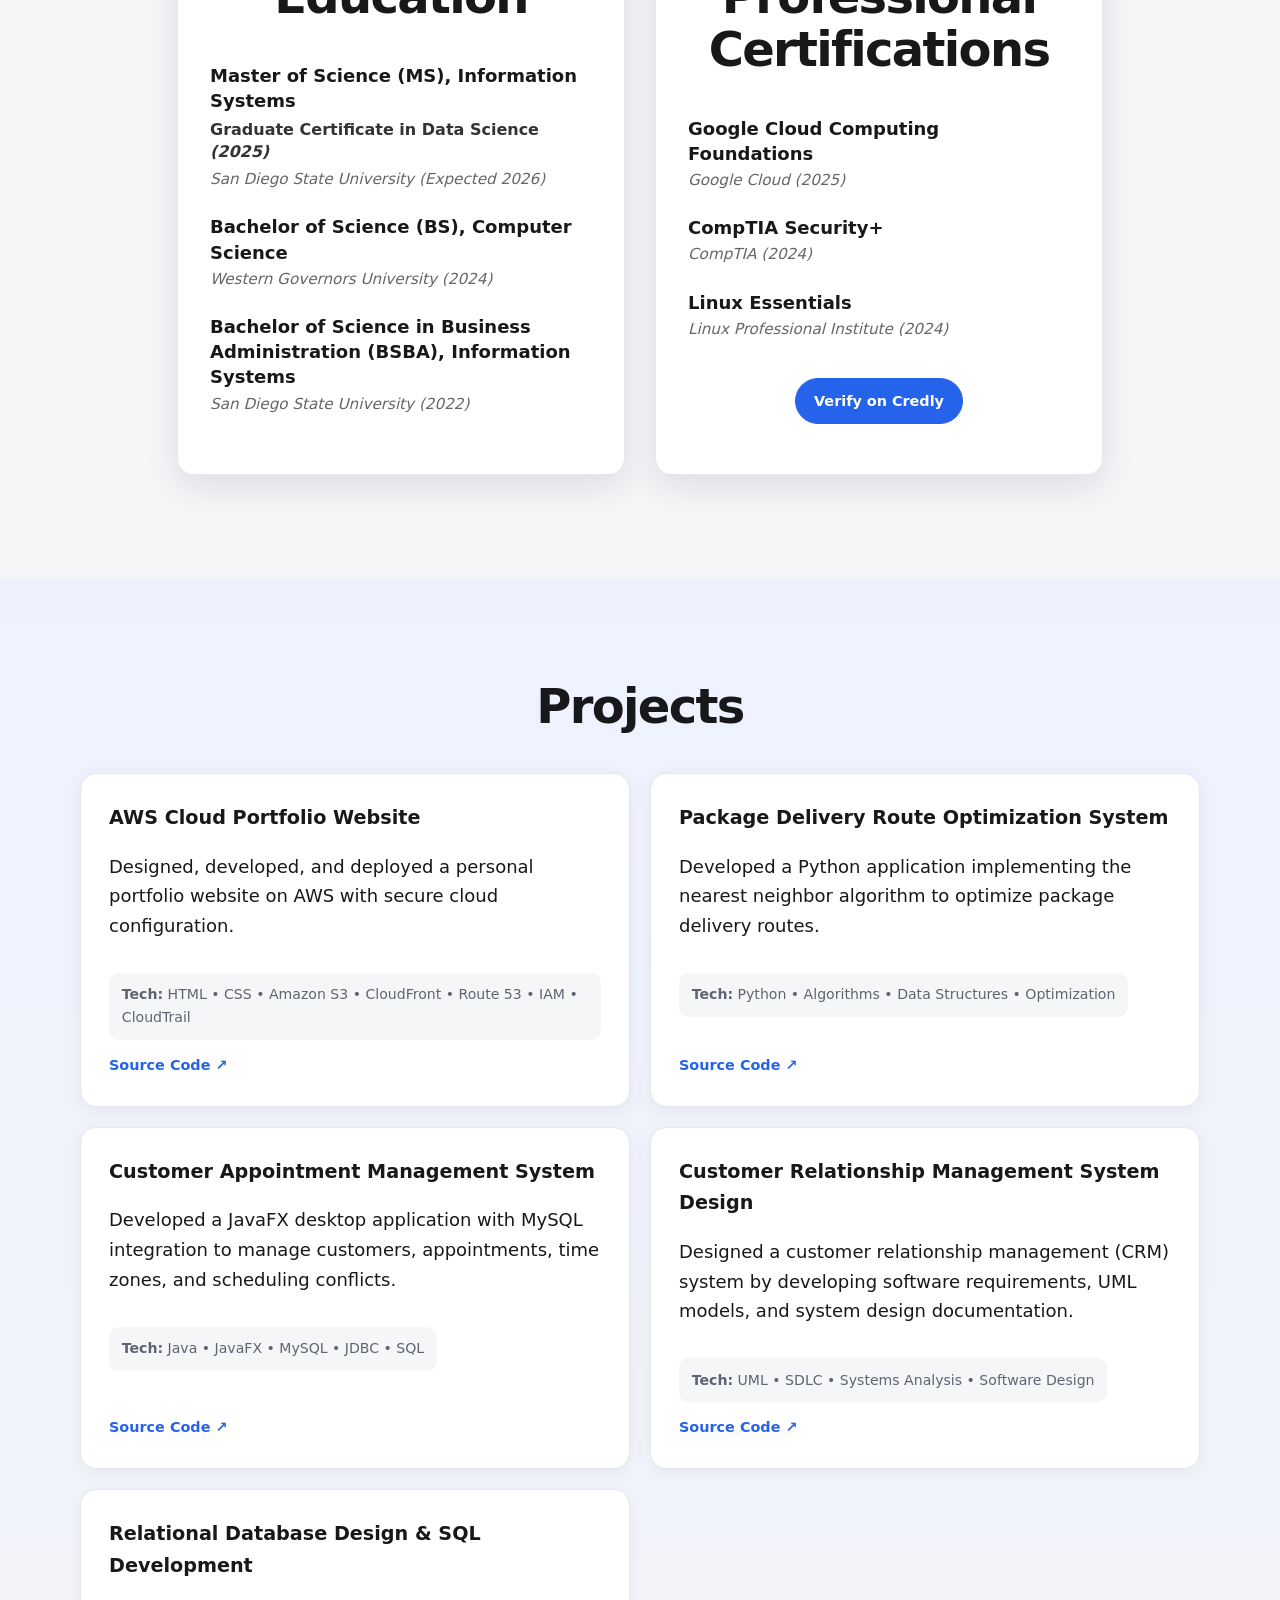
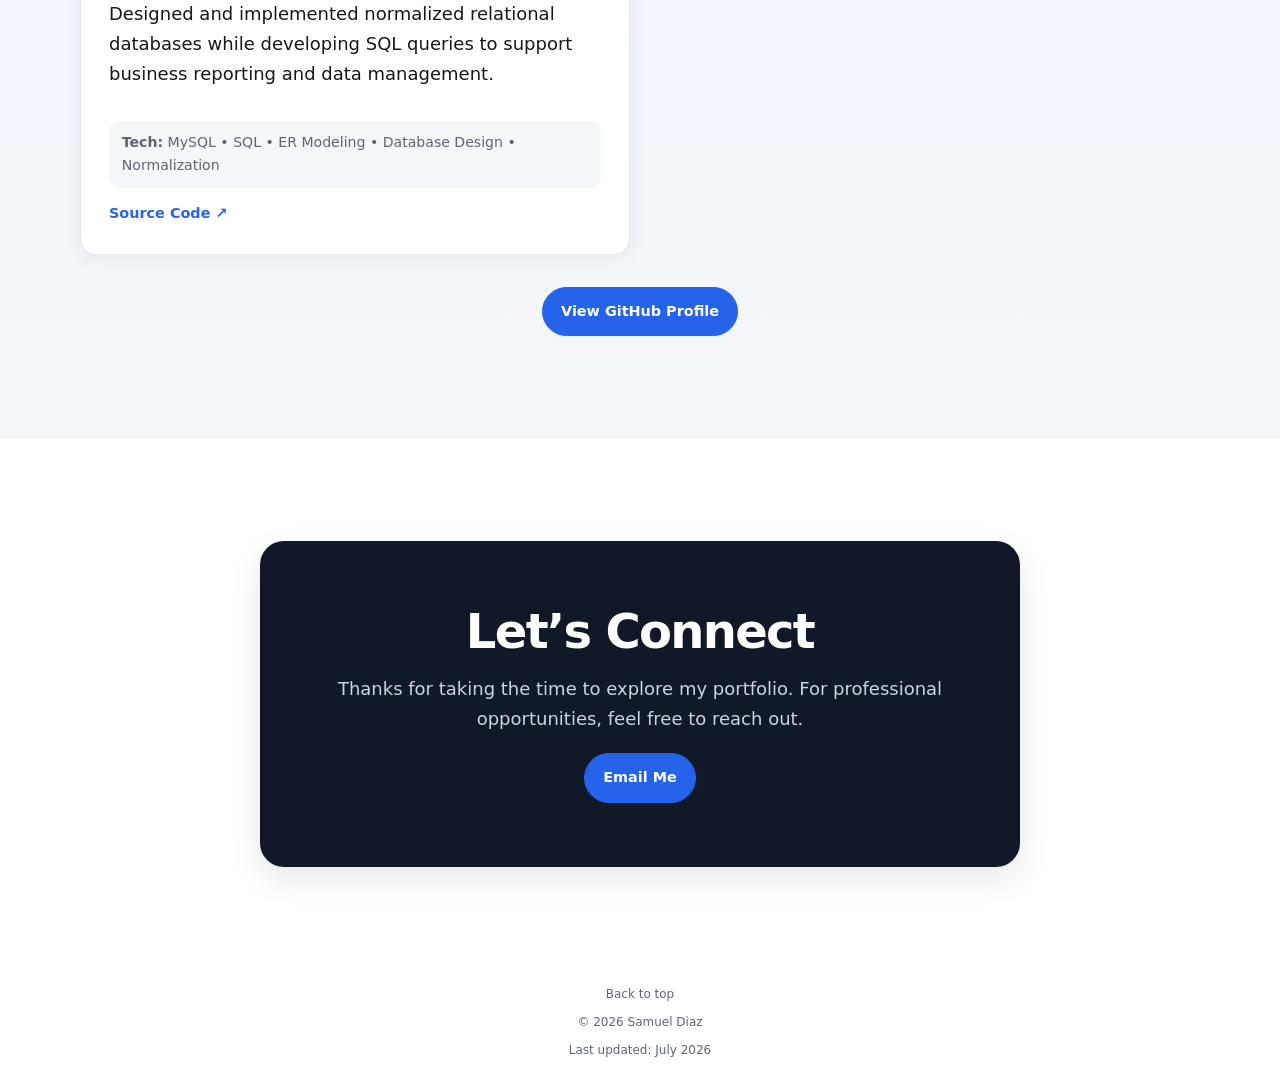
==== commit 8d94359a: "Refactor HTML structure and CSS styles for improved accessibility and responsiveness; update heading" ====
--- a/site/index.html
+++ b/site/index.html
@@ -68,11 +68,7 @@
                 <li><strong>Programming:</strong> Python, Java, SQL, JavaScript, C++, R, Bash, HTML, CSS, C#</li>
                 <li><strong>Development:</strong> Agile, Docker, Git, GitLab, .NET, Jira, Confluence, React, VS Code, Jenkins CI/CD, SDLC</li>
                 <li><strong>Data Science:</strong> Excel, Matplotlib, MySQL Workbench, Pandas, RStudio</li>
-<<<<<<< HEAD
-                <li><strong>Cloud &amp; Platforms:</strong>AWS, Google Cloud, macOS, RHEL 8, Ubuntu, Windows</li>
-=======
                 <li><strong>Cloud &amp; Platforms:</strong> AWS, Google Cloud, macOS, RHEL 8, Ubuntu, Windows</li>
->>>>>>> 667f783 (Enhance accessibility and SEO by adding meta tags, skip link, and improving heading structure; update styles for better layout and responsiveness; remove unused media files.)
                 <li><strong>Systems Engineering:</strong> Systems Architecture, Network and Data Flow Diagrams, Requirements Analysis, Configuration Management, System Integration Laboratory (SIL)</li>
                 <li><strong>Cybersecurity:</strong> RMF, ATO, NIST SP 800-53, NIST SP 800-171, CMMC Level 2, DoD STIGs, SSPs, Governance</li>
             </ul>
@@ -82,30 +78,17 @@
     <!-- Experience Section -->
     <section id="experience" class="section">
         <div class="container">
-<<<<<<< HEAD
-            <h3>Professional Experience</h3>
-            <div class="company-heading">
-                <h4>Programs Management Analytics &amp; Technologies (PMAT)</h4>
-=======
             <h2>Professional Experience</h2>
             <div class="company-heading">
                 <h3>Programs Management Analytics &amp; Technologies (PMAT)</h3>
->>>>>>> 667f783 (Enhance accessibility and SEO by adding meta tags, skip link, and improving heading structure; update styles for better layout and responsiveness; remove unused media files.)
                 <p class="experience-location">San Diego, CA</p>
             </div>
             <div class="company-roles">
                 <div class="role-entry">
-<<<<<<< HEAD
-                    <h5 class="job-heading">
-                        <span class="job-title">Information Systems Security Officer (ISSO)</span>
-                        <span class="job-date">Mar 2026 – Present</span>
-                    </h5>
-=======
                     <h4 class="job-heading">
                         <span class="job-title">Information Systems Security Officer (ISSO)</span>
                         <span class="job-date">Mar 2026 – Present</span>
                     </h4>
->>>>>>> 667f783 (Enhance accessibility and SEO by adding meta tags, skip link, and improving heading structure; update styles for better layout and responsiveness; remove unused media files.)
                     <p class="experience-subheading">Enterprise Cybersecurity</p>
                     <ul>
                         <li>Supported organizational CMMC Level 2 compliance efforts.</li>
@@ -120,17 +103,10 @@
                     </ul>
                 </div>
                 <div class="role-entry">
-<<<<<<< HEAD
-                    <h5 class="job-heading">
-                        <span class="job-title">Software Engineer</span>
-                        <span class="job-date">May 2023 – Mar 2026</span>
-                    </h5>
-=======
                     <h4 class="job-heading">
                         <span class="job-title">Software Engineer</span>
                         <span class="job-date">May 2023 – Mar 2026</span>
                     </h4>
->>>>>>> 667f783 (Enhance accessibility and SEO by adding meta tags, skip link, and improving heading structure; update styles for better layout and responsiveness; remove unused media files.)
                     <p class="experience-subheading">Ship Self Defense System (SSDS)</p>
                     <ul>
                         <li>Maintained combat system software for the Navy’s Ship Self Defense System.</li>
@@ -191,39 +167,6 @@
     <!-- Projects Section -->
     <section id="projects" class="section">
         <div class="container">
-<<<<<<< HEAD
-            <h3>Projects</h3>
-            <div class="project-grid">
-                <article class="project">
-                    <h4>AWS Cloud Portfolio Website</h4>
-                    <p>Designed, developed, and deployed a personal portfolio website on AWS with secure cloud configuration.</p>
-                    <p><strong>Tech:</strong> HTML • CSS • Amazon S3 • CloudFront • Route 53 • IAM • CloudTrail</p>
-                    <a href="https://github.com/sdiaztech/aws-cloud-portfolio-website" target="_blank" rel="noopener noreferrer" class="btn">View on GitHub</a>
-                </article>
-                <article class="project">
-                    <h4>Package Delivery Route Optimization System</h4>
-                    <p>Developed a Python application implementing the nearest neighbor algorithm to optimize package delivery routes.</p>
-                    <p><strong>Tech:</strong> Python • Algorithms • Data Structures • Optimization</p>
-                    <a href="https://github.com/sdiaztech/package-delivery-route-optimization-system" target="_blank" rel="noopener noreferrer" class="btn">View on GitHub</a>
-                </article>
-                <article class="project">
-                    <h4>Customer Appointment Management System</h4>
-                    <p>Developed a JavaFX desktop application with MySQL integration to manage customers, appointments, time zones, and scheduling conflicts.</p>
-                    <p><strong>Tech:</strong> Java • JavaFX • MySQL • JDBC • SQL</p>
-                    <a href="https://github.com/sdiaztech/customer-appointment-management-system" target="_blank" rel="noopener noreferrer" class="btn">View on GitHub</a>
-                </article>
-                <article class="project">
-                    <h4>Customer Relationship Management System Design</h4>
-                    <p>Designed a customer relationship management (CRM) system by developing software requirements, UML models, and system design documentation.</p>
-                    <p><strong>Tech:</strong> UML • SDLC • Systems Analysis • Software Design</p>
-                    <a href="https://github.com/sdiaztech/crm-system-design" target="_blank" rel="noopener noreferrer" class="btn">View on GitHub</a>
-                </article>
-                <article class="project">
-                    <h4>Relational Database Design &amp; SQL Development</h4>
-                    <p>Designed and implemented normalized relational databases while developing SQL queries to support business reporting and data management.</p>
-                    <p><strong>Tech:</strong> MySQL • SQL • ER Modeling • Database Design • Normalization</p>
-                    <a href="https://github.com/sdiaztech/relational-database-design-and-sql-development" target="_blank" rel="noopener noreferrer" class="btn">View on GitHub</a>
-=======
             <h2>Projects</h2>
             <div class="project-grid">
                 <article class="project">
@@ -255,7 +198,6 @@
                     <p>Designed and implemented normalized relational databases while developing SQL queries to support business reporting and data management.</p>
                     <p class="project-tech"><strong>Tech:</strong> MySQL • SQL • ER Modeling • Database Design • Normalization</p>
                     <a href="https://github.com/sdiaztech/relational-database-design-and-sql-development" target="_blank" rel="noopener noreferrer" class="project-link">Source Code <span aria-hidden="true">↗</span></a>
->>>>>>> 667f783 (Enhance accessibility and SEO by adding meta tags, skip link, and improving heading structure; update styles for better layout and responsiveness; remove unused media files.)
                 </article>
             </div>
             <a href="https://github.com/sdiaztech" target="_blank" rel="noopener noreferrer" class="btn projects-action">View GitHub Profile</a>
@@ -269,10 +211,6 @@
             <p>Thanks for taking the time to explore my portfolio. For professional opportunities, feel free to reach out.</p>
             <div class="contact-links">
                 <a href="mailto:samdiaztech@gmail.com" class="btn">Email Me</a>
-<<<<<<< HEAD
-                <a href="https://github.com/sdiaztech" target="_blank" rel="noopener noreferrer" class="btn">GitHub</a>
-=======
->>>>>>> 667f783 (Enhance accessibility and SEO by adding meta tags, skip link, and improving heading structure; update styles for better layout and responsiveness; remove unused media files.)
             </div>
         </div>
     </section>
@@ -280,10 +218,7 @@
 
     <!-- Footer Section -->
     <footer>
-<<<<<<< HEAD
-=======
         <a href="#home" class="back-to-top">Back to top</a>
->>>>>>> 667f783 (Enhance accessibility and SEO by adding meta tags, skip link, and improving heading structure; update styles for better layout and responsiveness; remove unused media files.)
         <p>© 2026 Samuel Diaz</p>
         <p>Last updated: July 2026</p>
     </footer>
@@ -315,12 +250,6 @@
         });
 
         document.addEventListener('keydown', (event) => {
-<<<<<<< HEAD
-            if (event.key === 'Escape' && siteNav.classList.contains('is-open')) {
-                closeMenu();
-                navToggle.focus();
-            }
-=======
             if (!siteNav.classList.contains('is-open')) {
                 return;
             }
@@ -347,7 +276,6 @@
             if (window.innerWidth > 768 && siteNav.classList.contains('is-open')) {
                 closeMenu();
             }
->>>>>>> 667f783 (Enhance accessibility and SEO by adding meta tags, skip link, and improving heading structure; update styles for better layout and responsiveness; remove unused media files.)
         });
 
         const revealCards = document.querySelectorAll('.reveal-card');
--- a/site/css/styles.css
+++ b/site/css/styles.css
@@ -30,8 +30,6 @@
     color: var(--color-ink);
 }
 
-<<<<<<< HEAD
-=======
 .sr-only {
     position: absolute;
     width: 1px;
@@ -67,7 +65,6 @@
     outline: none;
 }
 
->>>>>>> 667f783 (Enhance accessibility and SEO by adding meta tags, skip link, and improving heading structure; update styles for better layout and responsiveness; remove unused media files.)
 .section {
     padding: clamp(4rem, 8vw, 7rem) 1.25rem;
     text-align: center;
@@ -78,11 +75,7 @@
     margin: 0 auto;
 }
 
-<<<<<<< HEAD
-h3 {
-=======
 h2 {
->>>>>>> 667f783 (Enhance accessibility and SEO by adding meta tags, skip link, and improving heading structure; update styles for better layout and responsiveness; remove unused media files.)
     font-size: clamp(2rem, 5vw, 3rem);
     line-height: 1.1;
     letter-spacing: -0.035em;
@@ -165,10 +158,7 @@
 /* Home */
 #home {
     position: relative;
-<<<<<<< HEAD
-=======
     overflow: clip;
->>>>>>> 667f783 (Enhance accessibility and SEO by adding meta tags, skip link, and improving heading structure; update styles for better layout and responsiveness; remove unused media files.)
     min-height: 70vh;
     padding: 8rem 1.25rem;
     text-align: center;
@@ -367,11 +357,7 @@
     margin-bottom: 0.5rem;
 }
 
-<<<<<<< HEAD
-#experience .company-heading h4 {
-=======
 #experience .company-heading h3 {
->>>>>>> 667f783 (Enhance accessibility and SEO by adding meta tags, skip link, and improving heading structure; update styles for better layout and responsiveness; remove unused media files.)
     margin: 0;
     font-size: 1.55rem;
     line-height: 1.25;
@@ -387,15 +373,11 @@
 
 #experience .role-entry {
     position: relative;
-<<<<<<< HEAD
-    padding: 0.75rem 0 1.5rem;
-=======
     padding: 0.75rem 0 0.5rem;
 }
 
 #experience .role-entry + .role-entry {
     padding-top: 0.5rem;
->>>>>>> 667f783 (Enhance accessibility and SEO by adding meta tags, skip link, and improving heading structure; update styles for better layout and responsiveness; remove unused media files.)
 }
 
 #experience .role-entry:last-child {
@@ -420,13 +402,10 @@
     padding-left: 1rem;
     font-size: 0.95rem;
     text-align: left;
-<<<<<<< HEAD
-=======
 }
 
 #experience .role-entry ul:last-child {
     margin-bottom: 0;
->>>>>>> 667f783 (Enhance accessibility and SEO by adding meta tags, skip link, and improving heading structure; update styles for better layout and responsiveness; remove unused media files.)
 }
 
 #experience ul li {
@@ -446,8 +425,6 @@
     overflow: hidden;
 }
 
-<<<<<<< HEAD
-=======
 .education h3,
 .certifications h3 {
     font-size: clamp(2rem, 5vw, 3rem);
@@ -456,7 +433,6 @@
     margin: 0 0 2.5rem;
 }
 
->>>>>>> 667f783 (Enhance accessibility and SEO by adding meta tags, skip link, and improving heading structure; update styles for better layout and responsiveness; remove unused media files.)
 .side-by-side {
     display: flex;
     justify-content: center;
@@ -540,14 +516,10 @@
     text-align: left;
 }
 
-<<<<<<< HEAD
-#projects .project p:last-of-type {
-=======
 #projects .project-tech {
     padding: 0.65rem 0.8rem;
     background: var(--color-soft);
     border-radius: 10px;
->>>>>>> 667f783 (Enhance accessibility and SEO by adding meta tags, skip link, and improving heading structure; update styles for better layout and responsiveness; remove unused media files.)
     color: var(--color-muted);
     font-size: 0.88rem;
 }
@@ -564,20 +536,12 @@
     transition: transform 0.3s ease, box-shadow 0.3s ease;
 }
 
-<<<<<<< HEAD
-.project h4 {
-=======
 .project h3 {
->>>>>>> 667f783 (Enhance accessibility and SEO by adding meta tags, skip link, and improving heading structure; update styles for better layout and responsiveness; remove unused media files.)
     margin: 0;
     font-size: 1.2rem;
     text-align: left;
 }
 
-<<<<<<< HEAD
-.project .btn {
-    margin-top: auto;
-=======
 .project-link {
     margin-top: auto;
     color: var(--color-primary);
@@ -590,7 +554,6 @@
     color: var(--color-primary-dark);
     text-decoration: underline;
     text-underline-offset: 0.25rem;
->>>>>>> 667f783 (Enhance accessibility and SEO by adding meta tags, skip link, and improving heading structure; update styles for better layout and responsiveness; remove unused media files.)
 }
 
 .project:hover {
@@ -598,13 +561,10 @@
     box-shadow: var(--shadow);
 }
 
-<<<<<<< HEAD
-=======
 .projects-action {
     margin-top: 2rem;
 }
 
->>>>>>> 667f783 (Enhance accessibility and SEO by adding meta tags, skip link, and improving heading structure; update styles for better layout and responsiveness; remove unused media files.)
 /* Contact */
 #contact {
     background: var(--color-surface);
@@ -620,11 +580,7 @@
     box-shadow: var(--shadow);
 }
 
-<<<<<<< HEAD
-.contact-card h3 {
-=======
 .contact-card h2 {
->>>>>>> 667f783 (Enhance accessibility and SEO by adding meta tags, skip link, and improving heading structure; update styles for better layout and responsiveness; remove unused media files.)
     margin-bottom: 1rem;
 }
 
@@ -637,11 +593,6 @@
 .contact-links {
     display: flex;
     justify-content: center;
-<<<<<<< HEAD
-    gap: 0.75rem;
-    flex-wrap: wrap;
-=======
->>>>>>> 667f783 (Enhance accessibility and SEO by adding meta tags, skip link, and improving heading structure; update styles for better layout and responsiveness; remove unused media files.)
 }
 
 /* Footer */
@@ -650,17 +601,10 @@
     flex-direction: column;
     justify-content: center;
     align-items: center;
-<<<<<<< HEAD
-    gap: 2rem;
-    background: var(--color-surface);
-    color: var(--color-muted);
-    padding: 0.25rem 2rem;
-=======
     gap: 0.5rem;
     background: var(--color-surface);
     color: var(--color-muted);
     padding: 1rem 2rem;
->>>>>>> 667f783 (Enhance accessibility and SEO by adding meta tags, skip link, and improving heading structure; update styles for better layout and responsiveness; remove unused media files.)
     font-size: 0.75rem;
     text-align: center;
 }
@@ -717,10 +661,7 @@
 
     header {
         position: relative;
-<<<<<<< HEAD
-=======
         justify-content: flex-end;
->>>>>>> 667f783 (Enhance accessibility and SEO by adding meta tags, skip link, and improving heading structure; update styles for better layout and responsiveness; remove unused media files.)
         padding: 0.75rem 1rem;
         background: var(--color-dark);
         backdrop-filter: none;
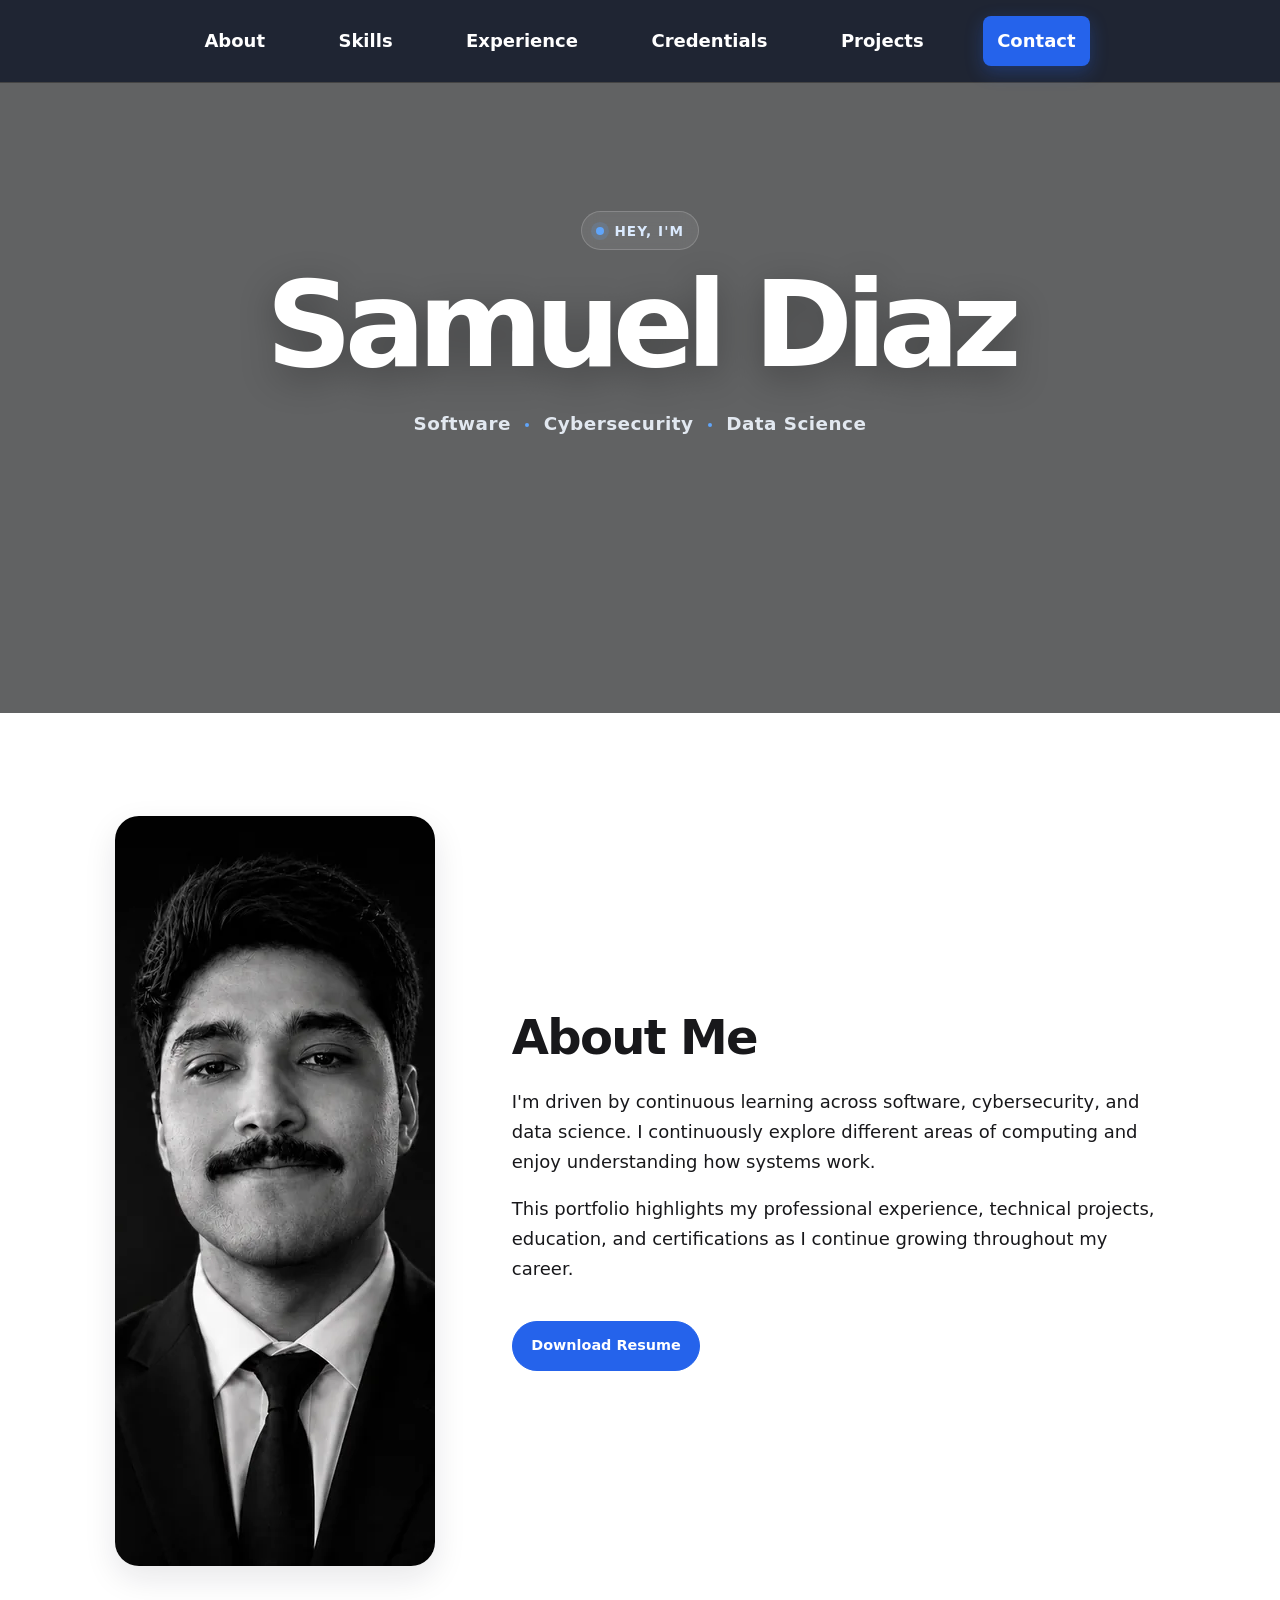
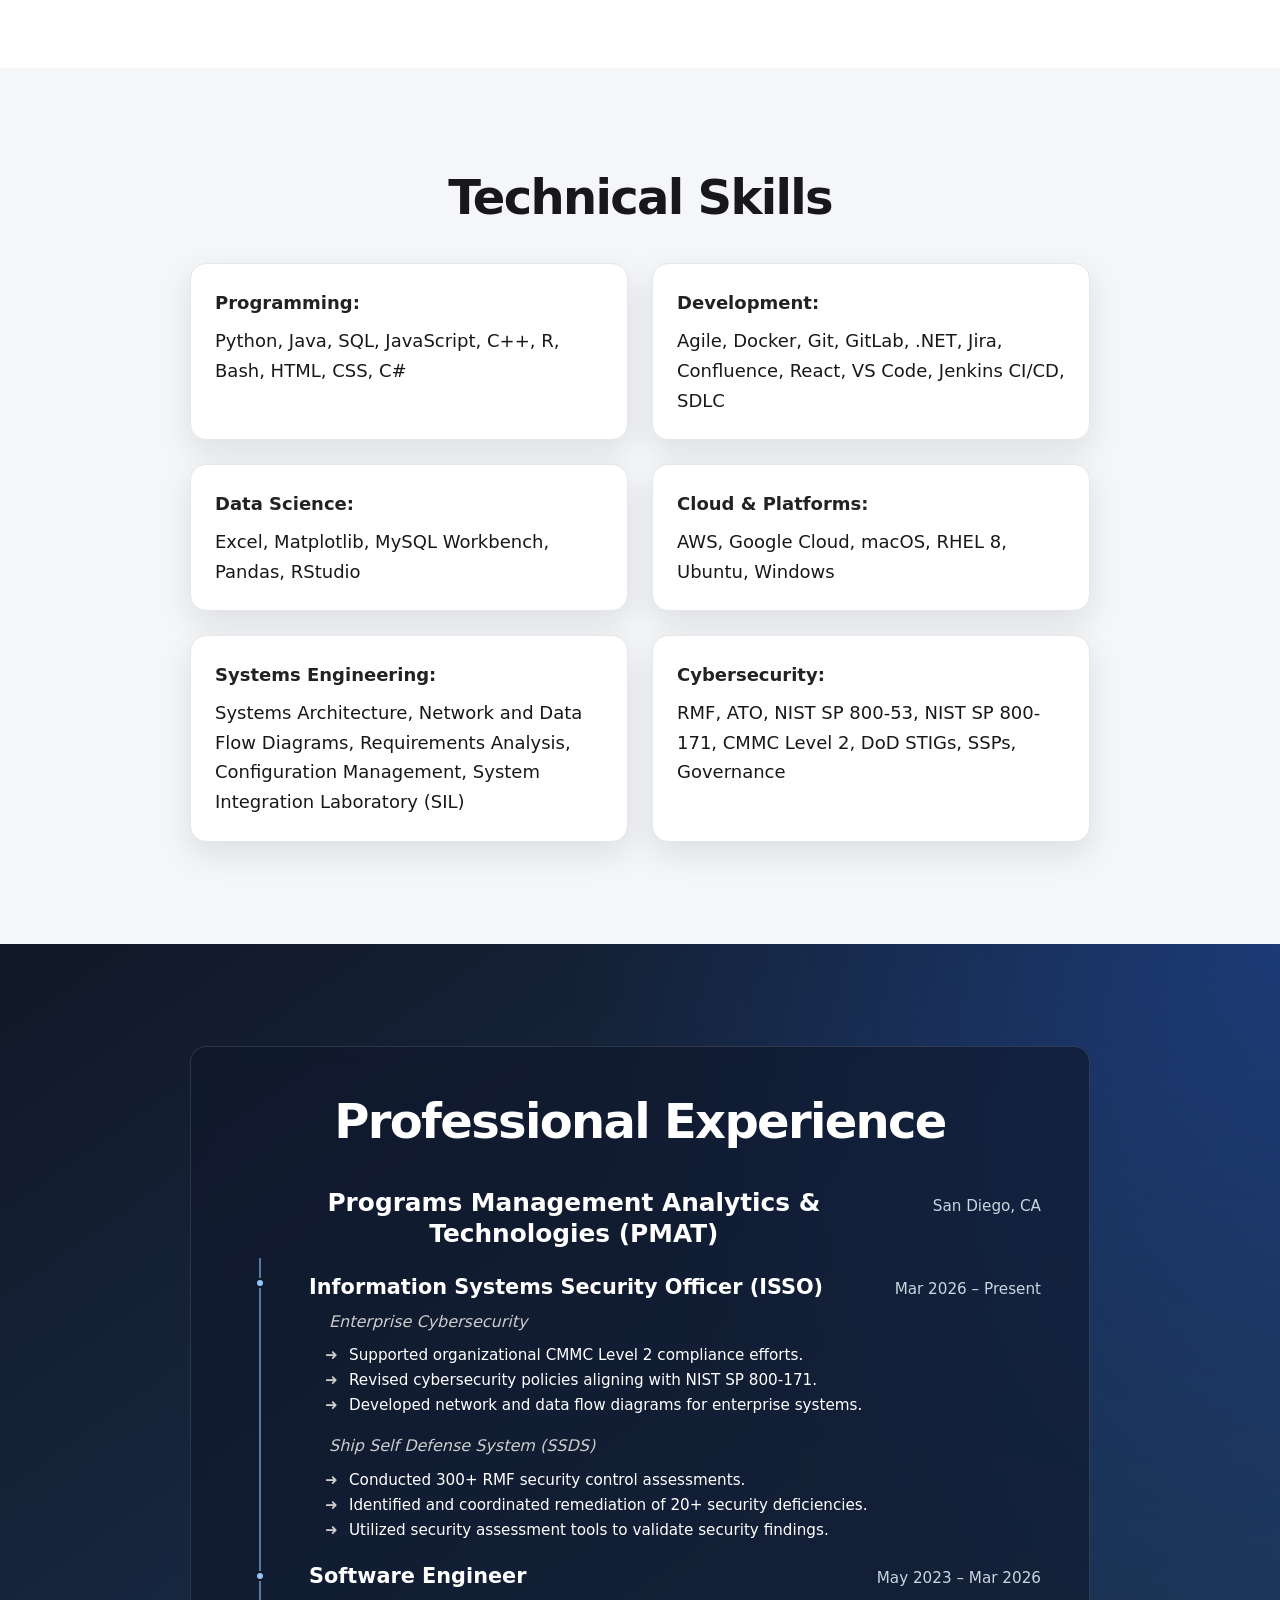
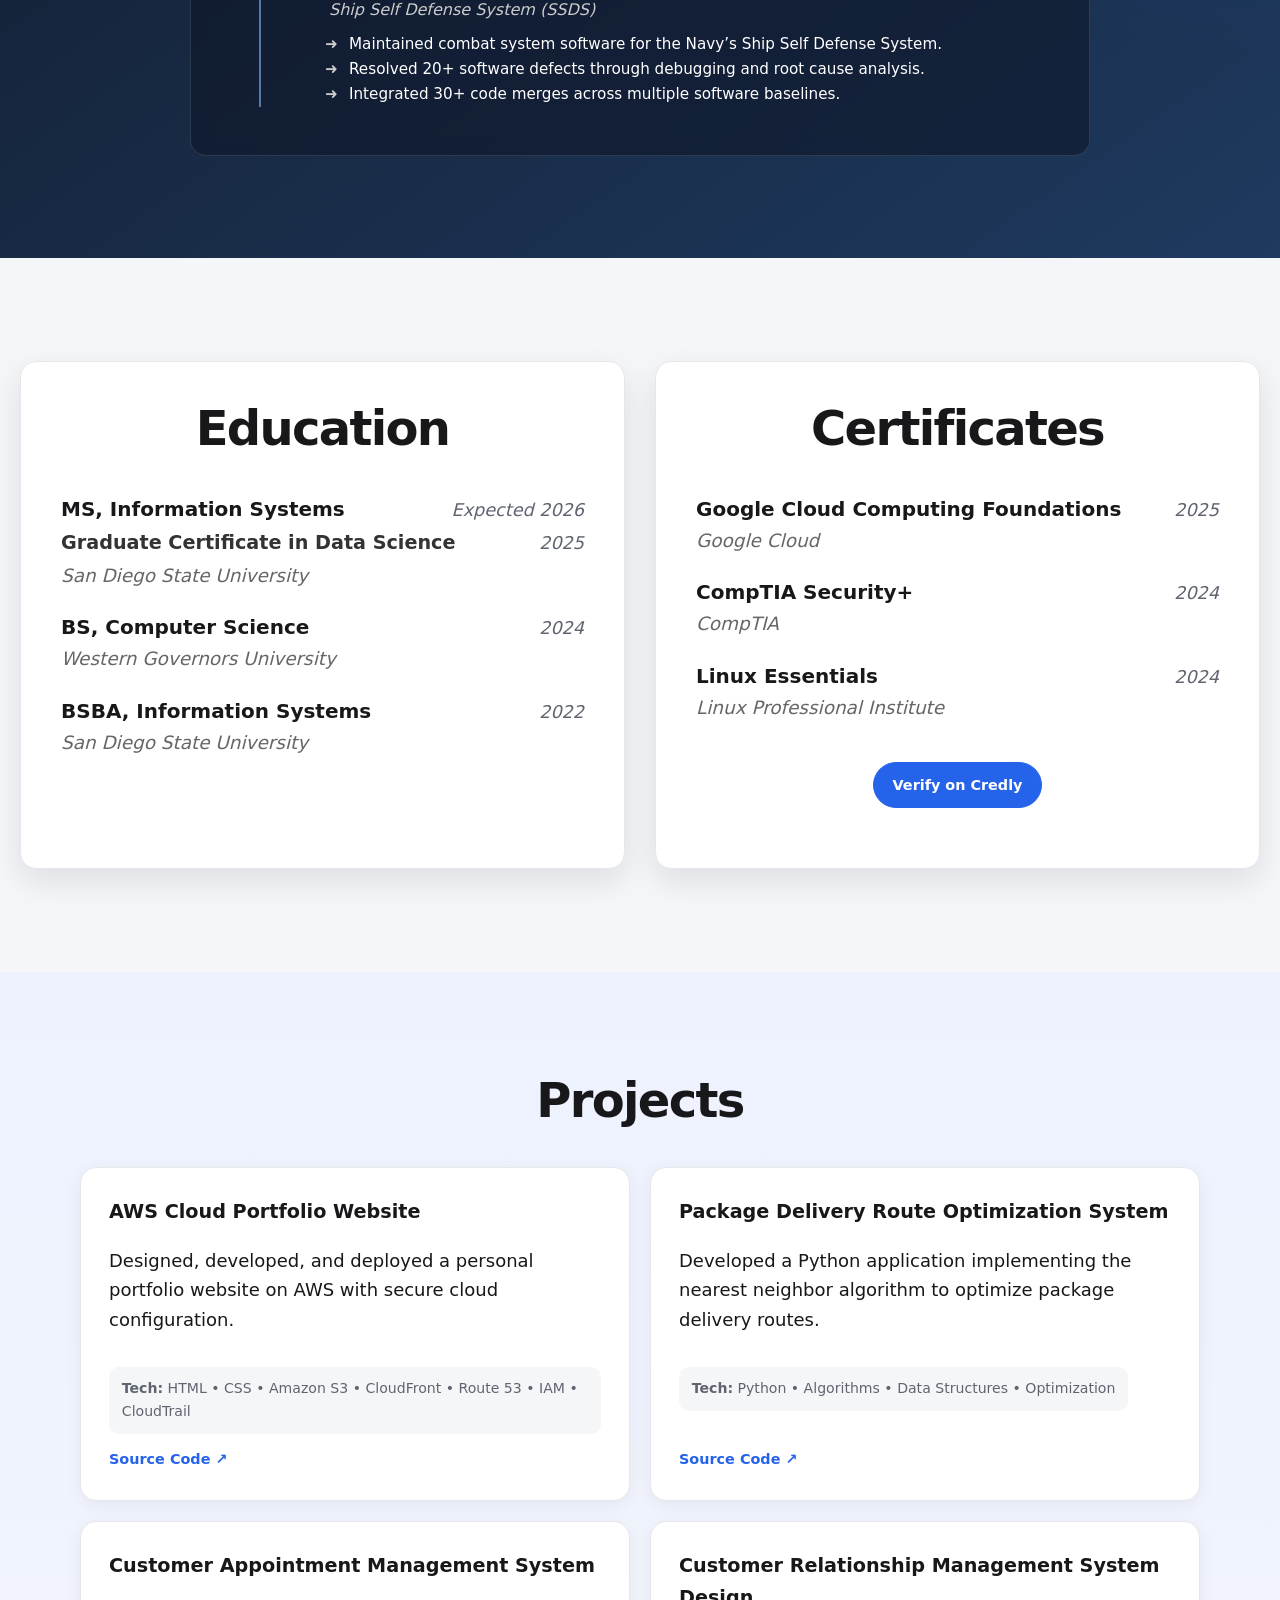
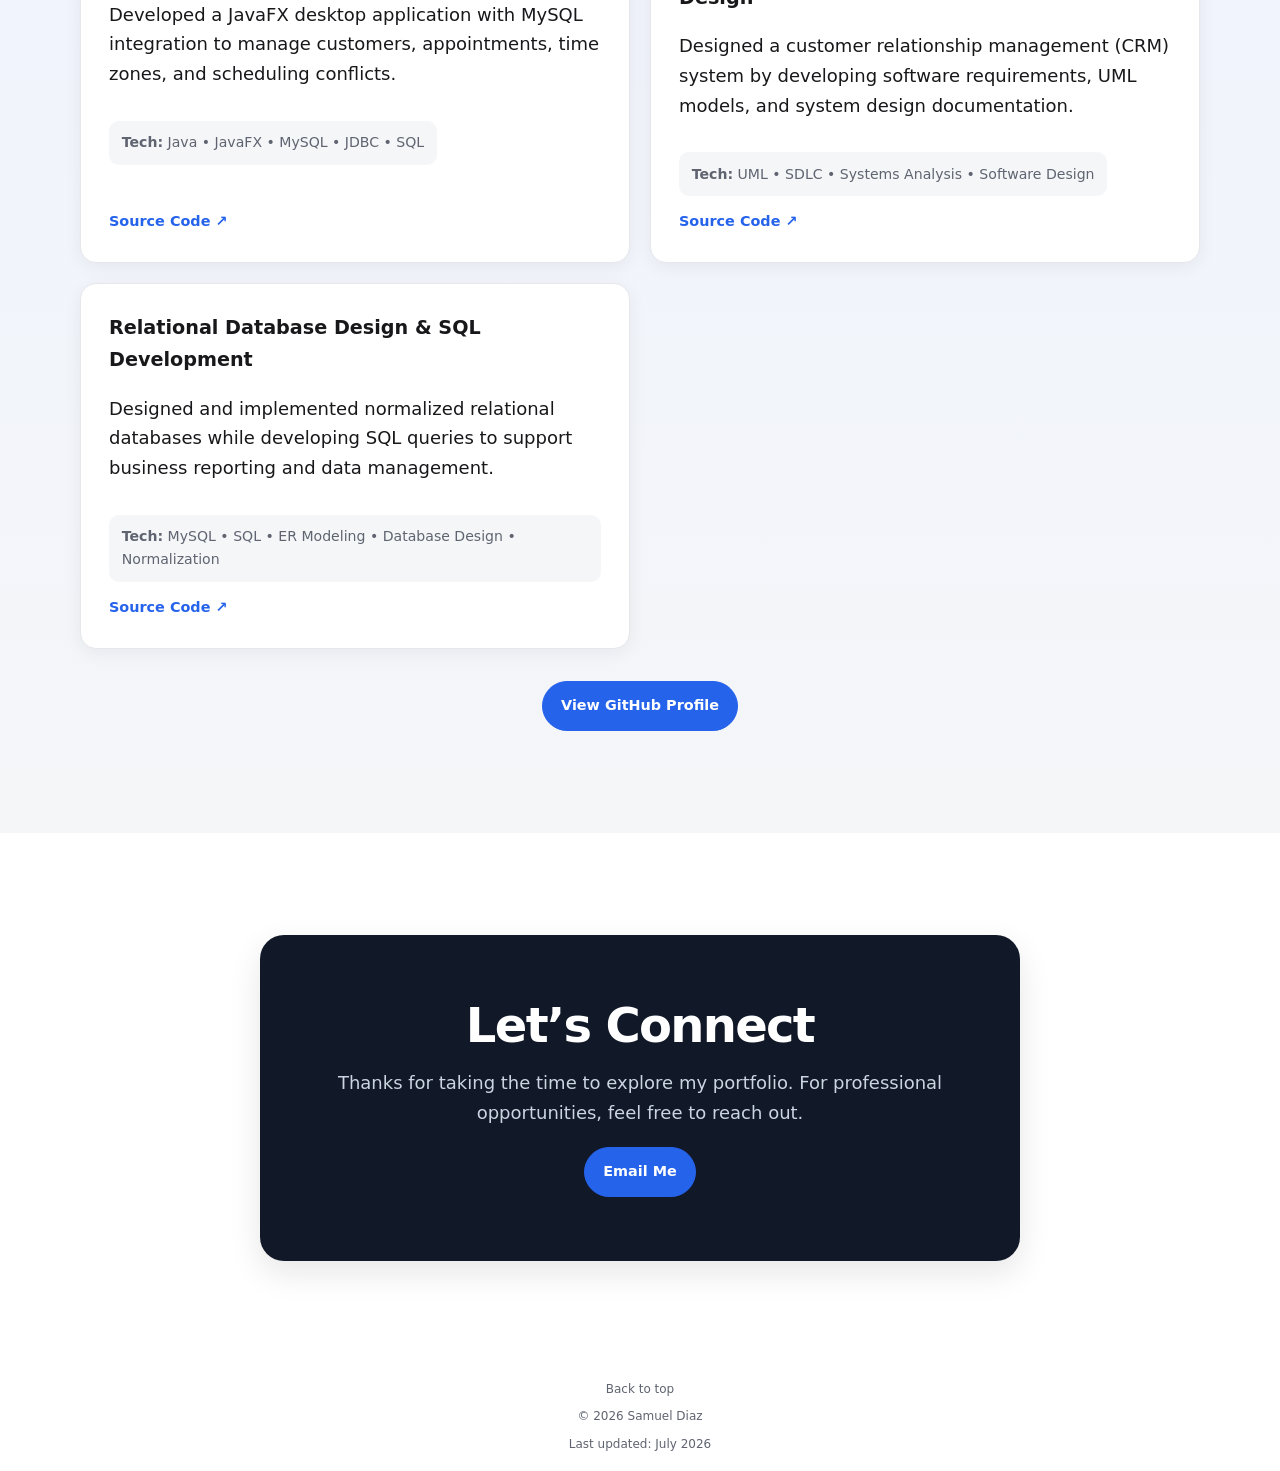
==== commit 670063b6: "Add 404 error page and enhance about section layout with responsive design; include professional hea" ====
--- a/site/index.html
+++ b/site/index.html
@@ -53,10 +53,15 @@
     <!-- About Section -->
     <section id="about" class="section">
         <div class="container">
-            <h2>About Me</h2>
-            <p>I'm driven by continuous learning across software, cybersecurity, and data science. I continuously explore different areas of computing and enjoy understanding how systems work.</p>
-            <p>This portfolio highlights my professional experience, technical projects, education, and certifications as I continue growing throughout my career.</p>
-            <a href="media/tech-resume-samuel-diaz.pdf" class="btn" download>Download Resume</a>
+            <div class="about-layout">
+                <img class="about-photo" src="media/professional-headshot-samuel-diaz.webp" alt="Professional portrait of Samuel Diaz" loading="lazy" decoding="async" width="1000" height="750">
+                <div class="about-content">
+                    <h2>About Me</h2>
+                    <p>I'm driven by continuous learning across software, cybersecurity, and data science. I continuously explore different areas of computing and enjoy understanding how systems work.</p>
+                    <p>This portfolio highlights my professional experience, technical projects, education, and certifications as I continue growing throughout my career.</p>
+                    <a href="media/tech-resume-samuel-diaz.pdf" class="btn" download>Download Resume</a>
+                </div>
+            </div>
         </div>
     </section>
 
@@ -127,31 +132,55 @@
                     <h3>Education</h3>
                     <ul>
                         <li>
-                            <strong>Master of Science (MS), Information Systems</strong>
-                            <div class="nested-credential">Graduate Certificate in Data Science <em>(2025)</em></div>
-                            <span>San Diego State University <em>(Expected 2026)</em></span>
-                        </li>
-                        <li>
-                            <strong>Bachelor of Science (BS), Computer Science</strong>
-                            <span>Western Governors University <em>(2024)</em></span>
-                        </li>
-                        <li>
-                            <strong>Bachelor of Science in Business Administration (BSBA), Information Systems</strong>
-                            <span>San Diego State University <em>(2022)</em></span>
+                            <div class="credential-heading">
+                                <strong>MS, Information Systems</strong>
+                                <time class="credential-date" datetime="2026">Expected 2026</time>
+                            </div>
+                            <div class="nested-credential credential-heading">
+                                <span>Graduate Certificate in Data Science</span>
+                                <time class="credential-date" datetime="2025">2025</time>
+                            </div>
+                            <span>San Diego State University</span>
+                        </li>
+                        <li>
+                            <div class="credential-heading">
+                                <strong>BS, Computer Science</strong>
+                                <time class="credential-date" datetime="2024">2024</time>
+                            </div>
+                            <span>Western Governors University</span>
+                        </li>
+                        <li>
+                            <div class="credential-heading">
+                                <strong>BSBA, Information Systems</strong>
+                                <time class="credential-date" datetime="2022">2022</time>
+                            </div>
+                            <span>San Diego State University</span>
                         </li>
                     </ul>
                 </div>
                 <div class="certifications reveal-card reveal-right">
-                    <h3>Professional Certifications</h3>
-                    <ul>
-                        <li><strong>Google Cloud Computing Foundations</strong>
-                            <span>Google Cloud <em>(2025)</em></span>
-                        </li>
-                        <li><strong>CompTIA Security+</strong>
-                            <span>CompTIA <em>(2024)</em></span>
-                        </li>
-                        <li><strong>Linux Essentials</strong>
-                            <span>Linux Professional Institute <em>(2024)</em></span>
+                    <h3>Certificates</h3>
+                    <ul>
+                        <li>
+                            <div class="credential-heading">
+                                <strong>Google Cloud Computing Foundations</strong>
+                                <time class="credential-date" datetime="2025">2025</time>
+                            </div>
+                            <span>Google Cloud</span>
+                        </li>
+                        <li>
+                            <div class="credential-heading">
+                                <strong>CompTIA Security+</strong>
+                                <time class="credential-date" datetime="2024">2024</time>
+                            </div>
+                            <span>CompTIA</span>
+                        </li>
+                        <li>
+                            <div class="credential-heading">
+                                <strong>Linux Essentials</strong>
+                                <time class="credential-date" datetime="2024">2024</time>
+                            </div>
+                            <span>Linux Professional Institute</span>
                         </li>
                     </ul>
                     <p>
@@ -289,6 +318,28 @@
         }, { threshold: 0.2 });
 
         revealCards.forEach((card) => revealObserver.observe(card));
+
+        const observedSections = document.querySelectorAll('main section[id]:not(#home)');
+        const sectionObserver = new IntersectionObserver((entries) => {
+            entries.forEach((entry) => {
+                if (!entry.isIntersecting) {
+                    return;
+                }
+
+                navLinks.forEach((link) => {
+                    const isCurrent = link.getAttribute('href') === `#${entry.target.id}`;
+                    link.classList.toggle('is-active', isCurrent);
+
+                    if (isCurrent) {
+                        link.setAttribute('aria-current', 'location');
+                    } else {
+                        link.removeAttribute('aria-current');
+                    }
+                });
+            });
+        }, { rootMargin: '-35% 0px -55% 0px' });
+
+        observedSections.forEach((section) => sectionObserver.observe(section));
     </script>
 </body>
 </html>
--- a/site/css/styles.css
+++ b/site/css/styles.css
@@ -132,23 +132,39 @@
 }
 
 /* Navigation */
+.site-nav {
+    width: min(900px, 100%);
+}
+
 .nav-links {
     display: flex;
-    gap: 1.25rem;
+    justify-content: space-between;
+    gap: 1rem;
     margin: 0;
 }
 
 .nav-links a {
     display: inline-block;
+    padding: 0.65rem 0.9rem;
     color: #fff;
     text-decoration: none;
     font-weight: bold;
-    transition: transform 0.3s ease, color 0.3s ease;
+    border-radius: 8px;
+    transition: transform 0.3s ease, color 0.3s ease, background-color 0.3s ease;
 }
 
 .nav-links a:hover {
-    transform: scale(1.2);
-    color: #ccc;
+    transform: translateY(-2px);
+    color: #fff;
+    background: rgba(255, 255, 255, 0.1);
+}
+
+@media (min-width: 769px) {
+    .nav-links a.is-active {
+        color: #fff;
+        background: var(--color-primary);
+        box-shadow: 0 6px 18px rgba(37, 99, 235, 0.3);
+    }
 }
 
 .nav-toggle {
@@ -251,7 +267,36 @@
 }
 
 #about .container {
-    max-width: 780px;
+    max-width: 1050px;
+}
+
+.about-layout {
+    display: grid;
+    grid-template-columns: minmax(240px, 320px) minmax(0, 1fr);
+    align-items: center;
+    gap: clamp(2.5rem, 6vw, 5rem);
+}
+
+.about-photo {
+    display: block;
+    width: 100%;
+    aspect-ratio: 4 / 5;
+    object-fit: cover;
+    object-position: center;
+    border-radius: calc(var(--radius) + 8px);
+    box-shadow: var(--shadow);
+}
+
+.about-content {
+    text-align: left;
+}
+
+.about-content h2 {
+    margin-bottom: 1.5rem;
+}
+
+.about-content p {
+    max-width: 62ch;
 }
 
 /* Skills */
@@ -425,6 +470,10 @@
     overflow: hidden;
 }
 
+#credentials .container {
+    width: min(1440px, 100%);
+}
+
 .education h3,
 .certifications h3 {
     font-size: clamp(2rem, 5vw, 3rem);
@@ -441,29 +490,54 @@
 
 .education,
 .certifications {
-    width: 40%;
-    padding: 2rem;
+    flex: 1;
+    width: auto;
+    max-width: 700px;
+    padding: 2.5rem;
     background: var(--color-surface);
     border: 1px solid #e5e7eb;
     border-radius: var(--radius);
     box-shadow: var(--shadow);
-    line-height: 1.4;
+    font-size: 1.25rem;
+    line-height: 1.45;
 }
 
 .education span,
 .certifications span {
     display: block;
     margin-top: 0.25rem;
-    font-size: 0.95rem;
+    font-size: 1.15rem;
     color: #666;
     font-style: italic;
 }
 
+.credential-heading {
+    display: flex;
+    justify-content: space-between;
+    align-items: baseline;
+    gap: 1rem;
+}
+
+.credential-date {
+    flex-shrink: 0;
+    color: var(--color-muted);
+    font-size: 1.1rem;
+    font-style: italic;
+    font-weight: 500;
+}
+
 .nested-credential {
     margin: 0.35rem 0;
-    font-size: 1rem;
+    font-size: 1.2rem;
     font-weight: 600;
     color: #333;
+    font-style: normal;
+}
+
+.nested-credential span {
+    margin: 0;
+    color: inherit;
+    font-size: inherit;
     font-style: normal;
 }
 
@@ -622,6 +696,47 @@
     color: var(--color-primary);
 }
 
+/* Error page */
+.error-page {
+    display: grid;
+    min-height: 100vh;
+    place-items: center;
+    padding: 1.25rem;
+    color: #fff;
+    text-align: center;
+    background:
+        radial-gradient(circle at top right, rgba(37, 99, 235, 0.35), transparent 45%),
+        var(--color-dark);
+}
+
+.error-card {
+    width: min(620px, 100%);
+    padding: clamp(2rem, 7vw, 4rem);
+    background: rgba(15, 23, 42, 0.72);
+    border: 1px solid rgba(255, 255, 255, 0.12);
+    border-radius: calc(var(--radius) + 8px);
+    box-shadow: var(--shadow);
+}
+
+.error-code {
+    margin: 0;
+    color: #93c5fd;
+    font-size: clamp(4rem, 18vw, 8rem);
+    font-weight: 800;
+    line-height: 0.9;
+    letter-spacing: -0.06em;
+}
+
+.error-card h1 {
+    margin: 1.25rem 0 0.75rem;
+    font-size: clamp(2rem, 6vw, 3rem);
+}
+
+.error-card p:not(.error-code) {
+    margin: 0;
+    color: #cbd5e1;
+}
+
 /* Animations */
 @keyframes slideInFromLeft {
     from {
@@ -758,6 +873,20 @@
         row-gap: 0.35rem;
     }
 
+    .about-layout {
+        grid-template-columns: 1fr;
+        justify-items: center;
+        gap: 2rem;
+    }
+
+    .about-photo {
+        width: min(280px, 100%);
+    }
+
+    .about-content {
+        text-align: center;
+    }
+
     .side-by-side {
         flex-direction: column;
         align-items: center;
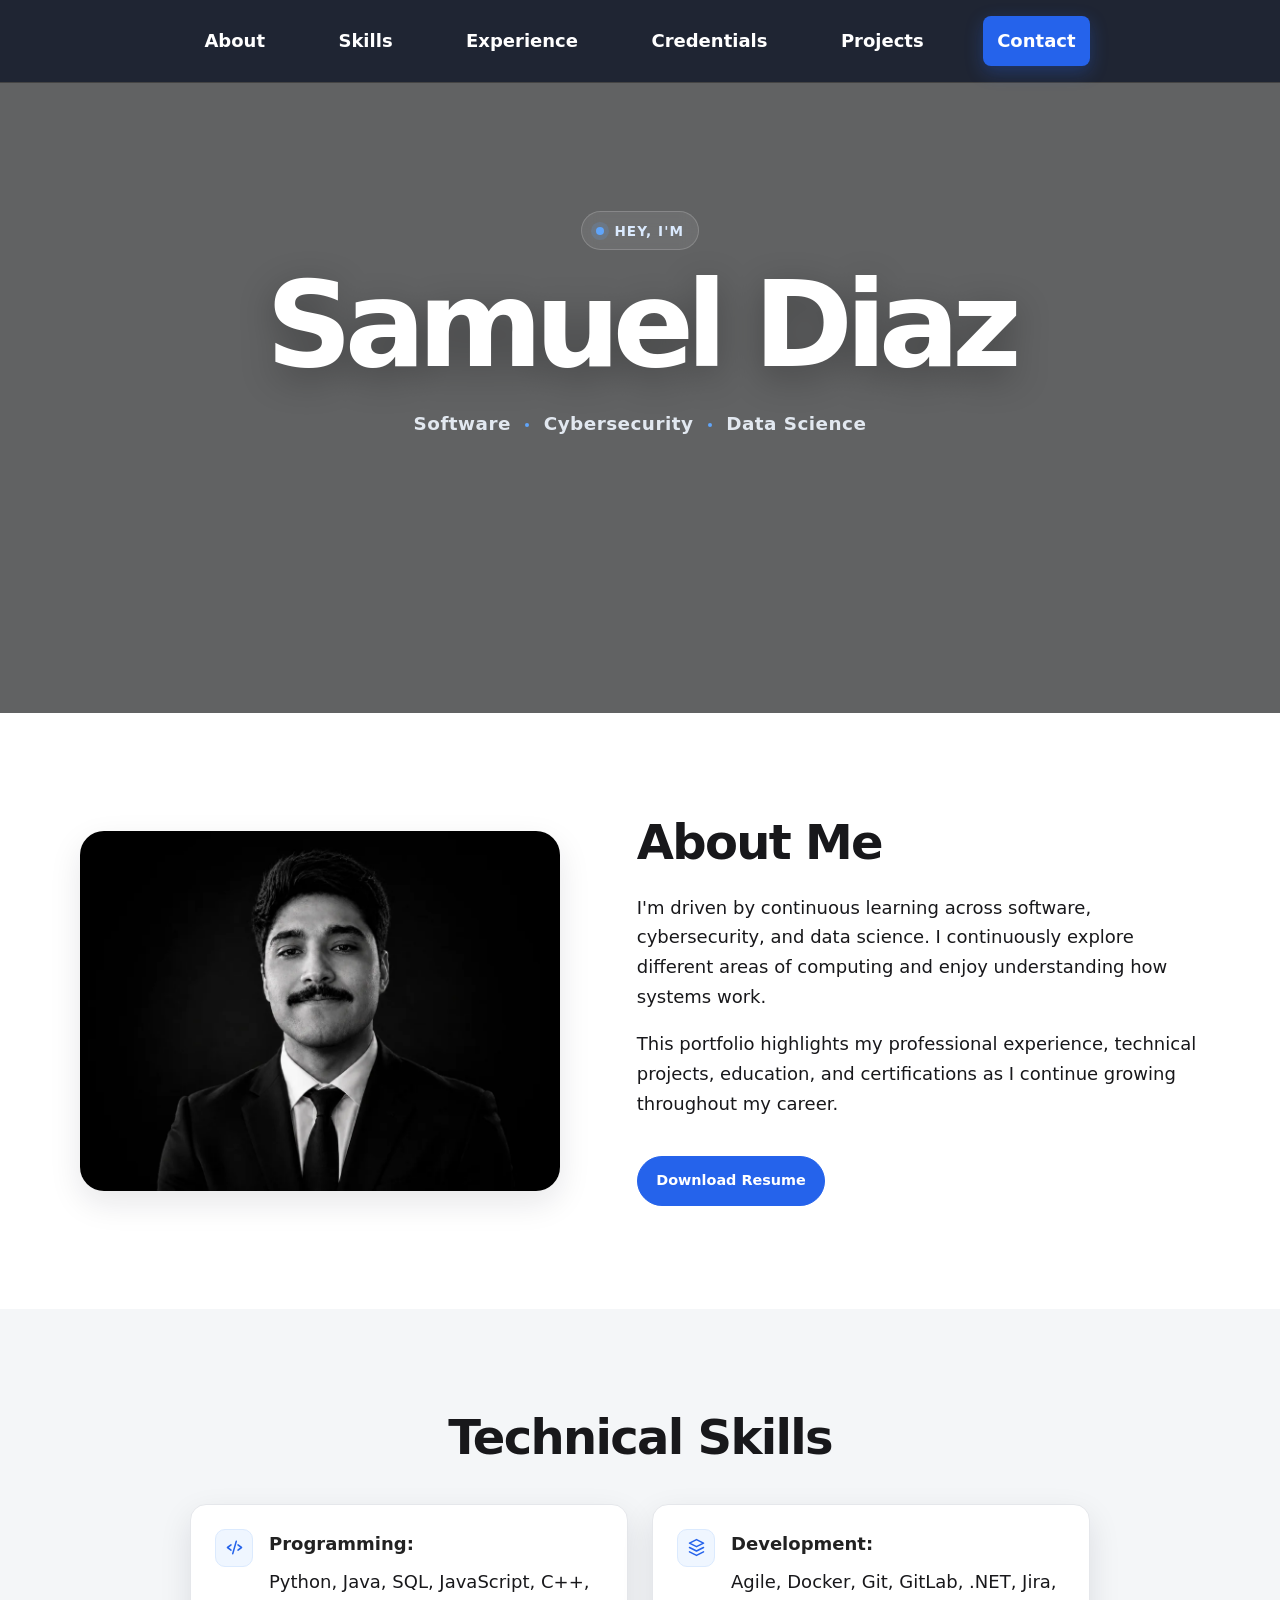
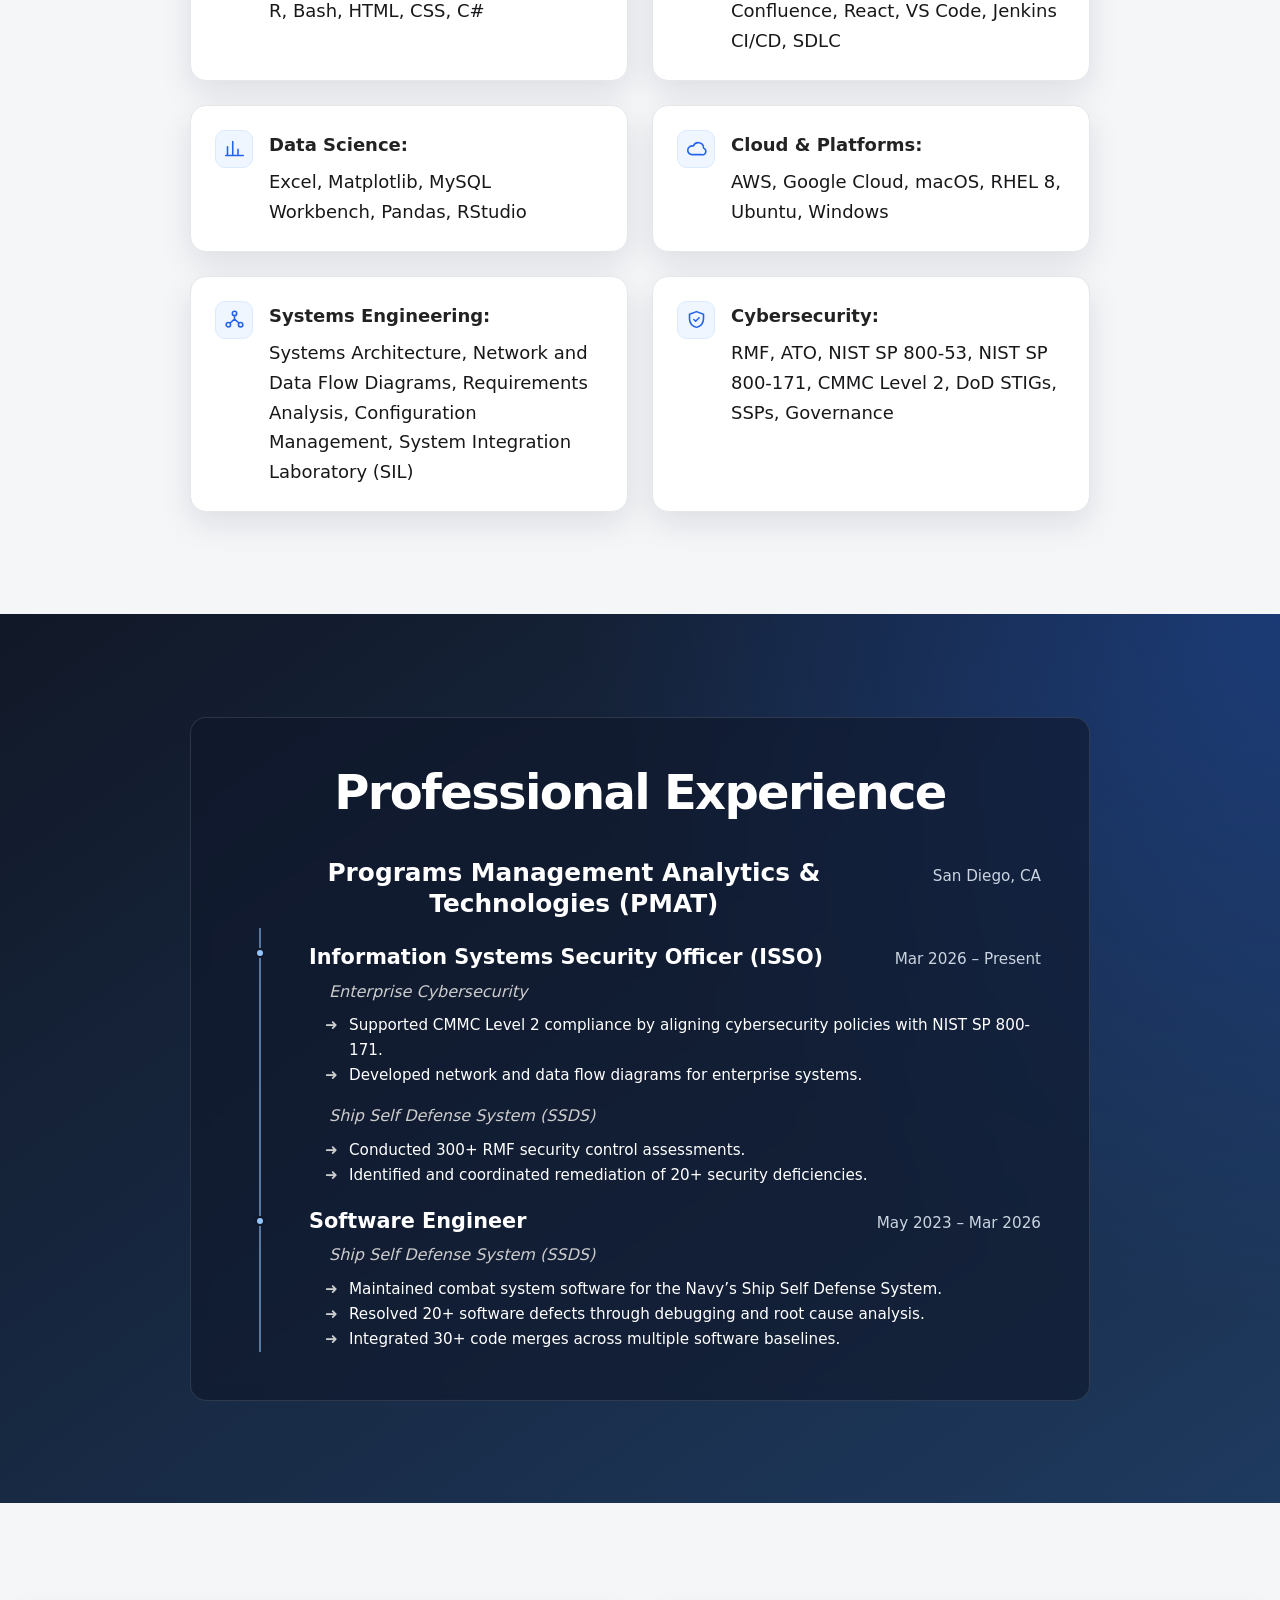
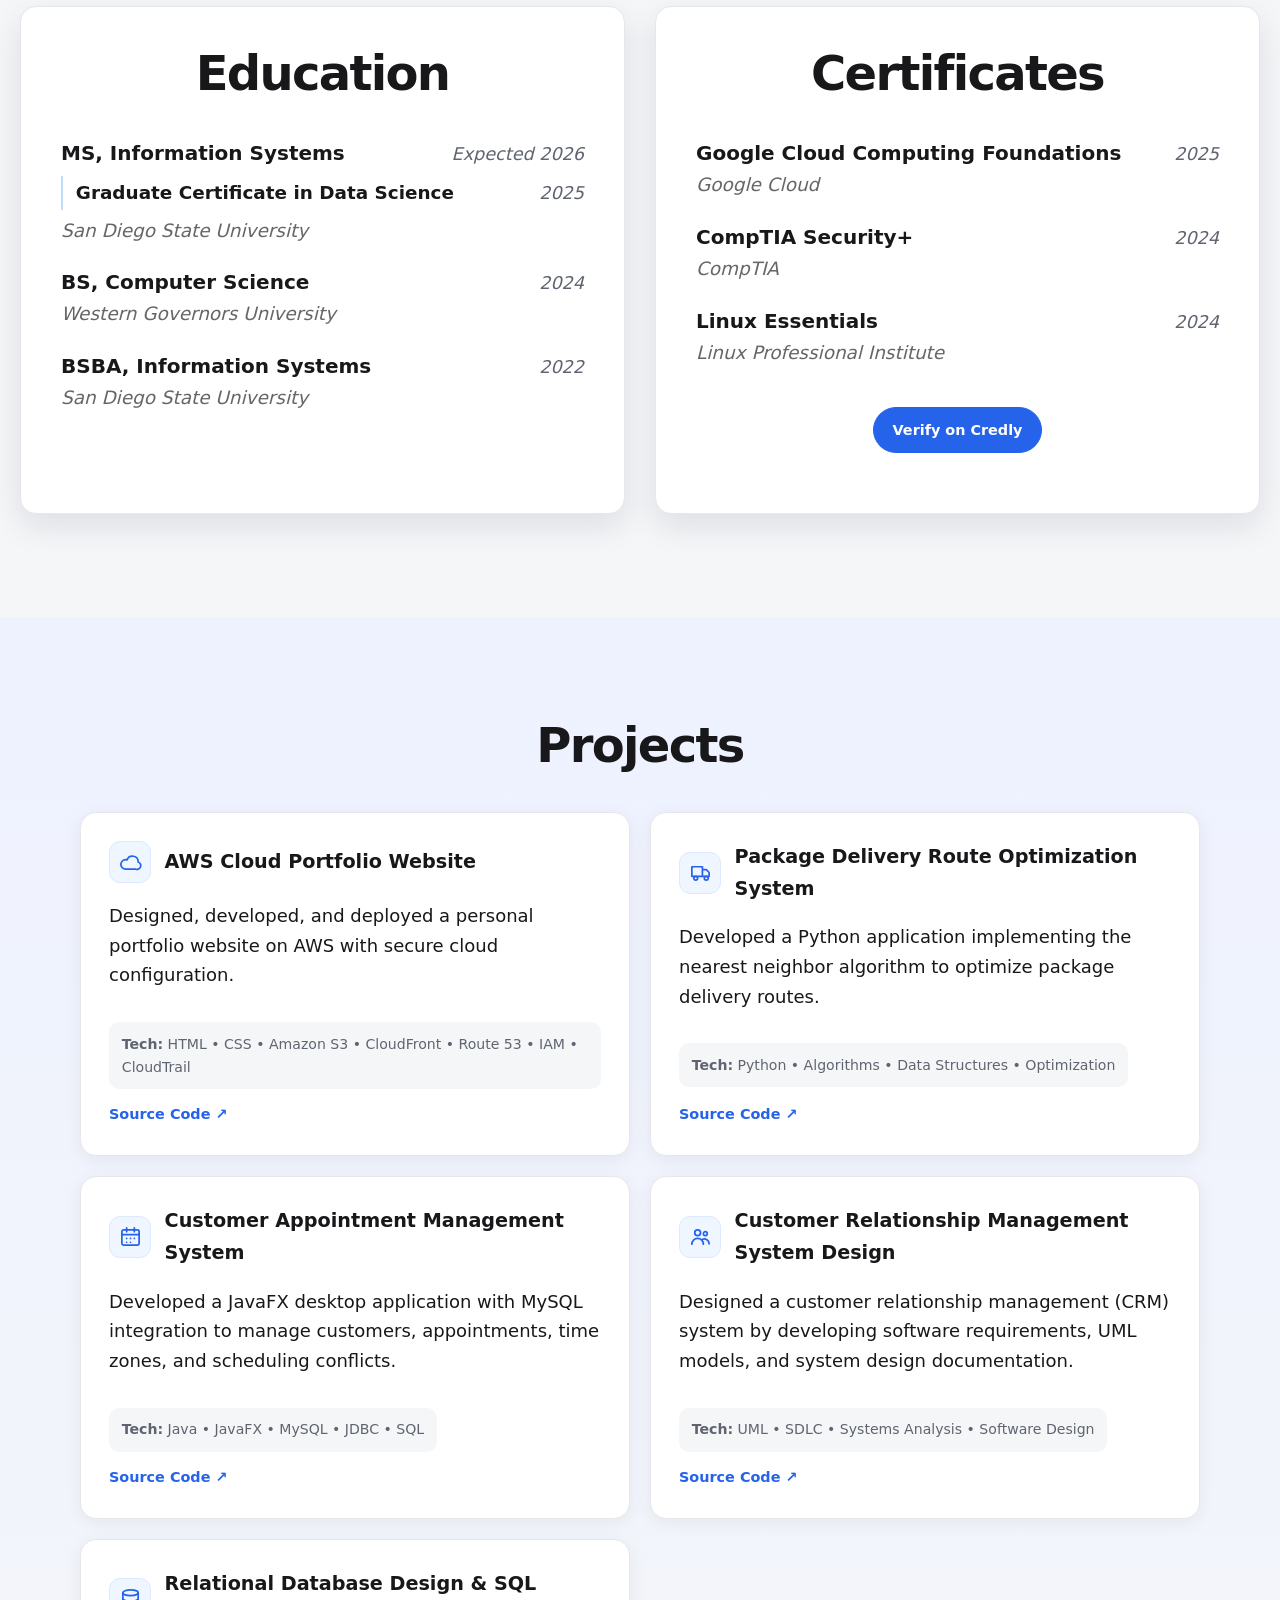
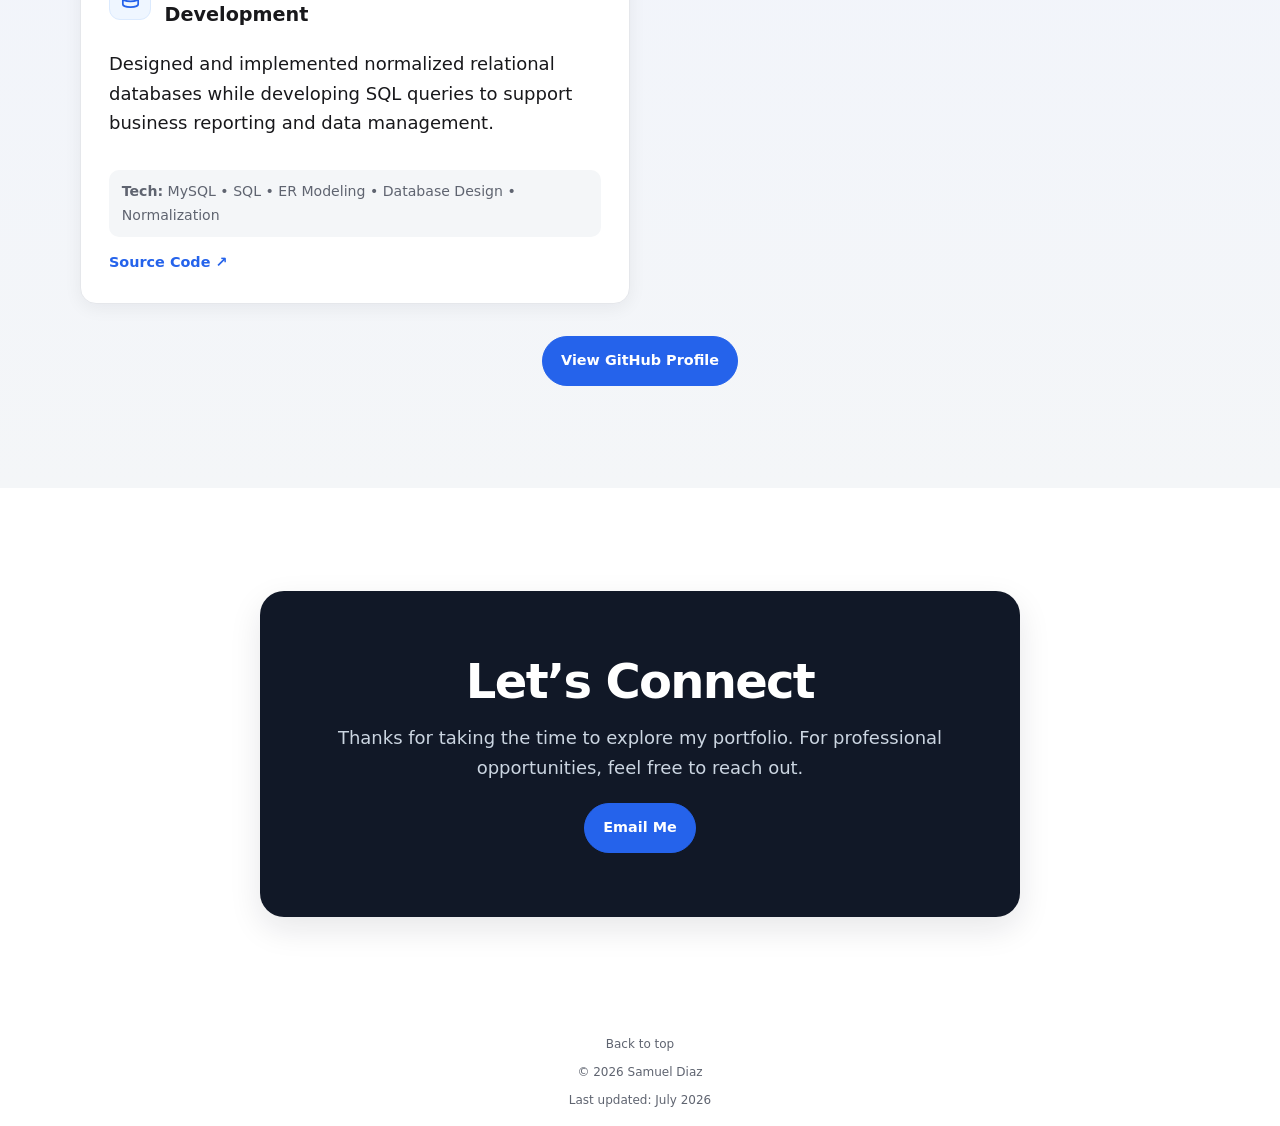
==== commit 4f2a6f2a: "Enhance layout and styling of skills and projects sections; update skill icons and remove unused med" ====
--- a/site/index.html
+++ b/site/index.html
@@ -70,12 +70,30 @@
         <div class="container">
             <h2>Technical Skills</h2>
             <ul>
-                <li><strong>Programming:</strong> Python, Java, SQL, JavaScript, C++, R, Bash, HTML, CSS, C#</li>
-                <li><strong>Development:</strong> Agile, Docker, Git, GitLab, .NET, Jira, Confluence, React, VS Code, Jenkins CI/CD, SDLC</li>
-                <li><strong>Data Science:</strong> Excel, Matplotlib, MySQL Workbench, Pandas, RStudio</li>
-                <li><strong>Cloud &amp; Platforms:</strong> AWS, Google Cloud, macOS, RHEL 8, Ubuntu, Windows</li>
-                <li><strong>Systems Engineering:</strong> Systems Architecture, Network and Data Flow Diagrams, Requirements Analysis, Configuration Management, System Integration Laboratory (SIL)</li>
-                <li><strong>Cybersecurity:</strong> RMF, ATO, NIST SP 800-53, NIST SP 800-171, CMMC Level 2, DoD STIGs, SSPs, Governance</li>
+                <li>
+                    <span class="skill-icon" aria-hidden="true"><svg viewBox="0 0 24 24"><path d="m8 9-4 3 4 3M16 9l4 3-4 3M14 5l-4 14"/></svg></span>
+                    <div><strong>Programming:</strong> Python, Java, SQL, JavaScript, C++, R, Bash, HTML, CSS, C#</div>
+                </li>
+                <li>
+                    <span class="skill-icon" aria-hidden="true"><svg viewBox="0 0 24 24"><path d="m12 3 8 4-8 4-8-4 8-4ZM4 12l8 4 8-4M4 17l8 4 8-4"/></svg></span>
+                    <div><strong>Development:</strong> Agile, Docker, Git, GitLab, .NET, Jira, Confluence, React, VS Code, Jenkins CI/CD, SDLC</div>
+                </li>
+                <li>
+                    <span class="skill-icon" aria-hidden="true"><svg viewBox="0 0 24 24"><path d="M4 20V10M10 20V4M16 20v-7M22 20H2"/></svg></span>
+                    <div><strong>Data Science:</strong> Excel, Matplotlib, MySQL Workbench, Pandas, RStudio</div>
+                </li>
+                <li>
+                    <span class="skill-icon" aria-hidden="true"><svg viewBox="0 0 24 24"><path d="M17.5 19H7a5 5 0 1 1 1.4-9.8A6 6 0 0 1 20 11.5 3.75 3.75 0 0 1 17.5 19Z"/></svg></span>
+                    <div><strong>Cloud &amp; Platforms:</strong> AWS, Google Cloud, macOS, RHEL 8, Ubuntu, Windows</div>
+                </li>
+                <li>
+                    <span class="skill-icon" aria-hidden="true"><svg viewBox="0 0 24 24"><circle cx="12" cy="5" r="2.5"/><circle cx="5" cy="18" r="2.5"/><circle cx="19" cy="18" r="2.5"/><path d="M12 7.5v4M7 16l5-4.5 5 4.5"/></svg></span>
+                    <div><strong>Systems Engineering:</strong> Systems Architecture, Network and Data Flow Diagrams, Requirements Analysis, Configuration Management, System Integration Laboratory (SIL)</div>
+                </li>
+                <li>
+                    <span class="skill-icon" aria-hidden="true"><svg viewBox="0 0 24 24"><path d="M12 3 20 6v5c0 5-3.4 8.5-8 10-4.6-1.5-8-5-8-10V6l8-3Z"/><path d="m9 12 2 2 4-4"/></svg></span>
+                    <div><strong>Cybersecurity:</strong> RMF, ATO, NIST SP 800-53, NIST SP 800-171, CMMC Level 2, DoD STIGs, SSPs, Governance</div>
+                </li>
             </ul>
         </div>
     </section>
@@ -96,15 +114,13 @@
                     </h4>
                     <p class="experience-subheading">Enterprise Cybersecurity</p>
                     <ul>
-                        <li>Supported organizational CMMC Level 2 compliance efforts.</li>
-                        <li>Revised cybersecurity policies aligning with NIST SP 800-171.</li>
+                        <li>Supported CMMC Level 2 compliance by aligning cybersecurity policies with NIST SP 800-171.</li>
                         <li>Developed network and data flow diagrams for enterprise systems.</li>
                     </ul>
                     <p class="experience-subheading">Ship Self Defense System (SSDS)</p>
                     <ul>
                         <li>Conducted 300+ RMF security control assessments.</li>
                         <li>Identified and coordinated remediation of 20+ security deficiencies.</li>
-                        <li>Utilized security assessment tools to validate security findings.</li>
                     </ul>
                 </div>
                 <div class="role-entry">
@@ -199,31 +215,56 @@
             <h2>Projects</h2>
             <div class="project-grid">
                 <article class="project">
-                    <h3>AWS Cloud Portfolio Website</h3>
+                    <div class="project-heading">
+                        <span class="project-icon" aria-hidden="true">
+                            <svg viewBox="0 0 24 24"><path d="M17.5 19H7a5 5 0 1 1 1.4-9.8A6 6 0 0 1 20 11.5 3.75 3.75 0 0 1 17.5 19Z"/></svg>
+                        </span>
+                        <h3>AWS Cloud Portfolio Website</h3>
+                    </div>
                     <p>Designed, developed, and deployed a personal portfolio website on AWS with secure cloud configuration.</p>
                     <p class="project-tech"><strong>Tech:</strong> HTML • CSS • Amazon S3 • CloudFront • Route 53 • IAM • CloudTrail</p>
                     <a href="https://github.com/sdiaztech/aws-cloud-portfolio-website" target="_blank" rel="noopener noreferrer" class="project-link">Source Code <span aria-hidden="true">↗</span></a>
                 </article>
                 <article class="project">
-                    <h3>Package Delivery Route Optimization System</h3>
+                    <div class="project-heading">
+                        <span class="project-icon" aria-hidden="true">
+                            <svg viewBox="0 0 24 24"><path d="M3 6h11v10H3zM14 9h4l3 3v4h-7z"/><circle cx="7" cy="18" r="2"/><circle cx="18" cy="18" r="2"/></svg>
+                        </span>
+                        <h3>Package Delivery Route Optimization System</h3>
+                    </div>
                     <p>Developed a Python application implementing the nearest neighbor algorithm to optimize package delivery routes.</p>
                     <p class="project-tech"><strong>Tech:</strong> Python • Algorithms • Data Structures • Optimization</p>
                     <a href="https://github.com/sdiaztech/package-delivery-route-optimization-system" target="_blank" rel="noopener noreferrer" class="project-link">Source Code <span aria-hidden="true">↗</span></a>
                 </article>
                 <article class="project">
-                    <h3>Customer Appointment Management System</h3>
+                    <div class="project-heading">
+                        <span class="project-icon" aria-hidden="true">
+                            <svg viewBox="0 0 24 24"><rect x="3" y="5" width="18" height="16" rx="2"/><path d="M16 3v4M8 3v4M3 10h18M8 14h.01M12 14h.01M16 14h.01M8 18h.01M12 18h.01"/></svg>
+                        </span>
+                        <h3>Customer Appointment Management System</h3>
+                    </div>
                     <p>Developed a JavaFX desktop application with MySQL integration to manage customers, appointments, time zones, and scheduling conflicts.</p>
                     <p class="project-tech"><strong>Tech:</strong> Java • JavaFX • MySQL • JDBC • SQL</p>
                     <a href="https://github.com/sdiaztech/customer-appointment-management-system" target="_blank" rel="noopener noreferrer" class="project-link">Source Code <span aria-hidden="true">↗</span></a>
                 </article>
                 <article class="project">
-                    <h3>Customer Relationship Management System Design</h3>
+                    <div class="project-heading">
+                        <span class="project-icon" aria-hidden="true">
+                            <svg viewBox="0 0 24 24"><circle cx="9" cy="8" r="3"/><circle cx="17" cy="9" r="2"/><path d="M3 20a6 6 0 0 1 12 0M14 15a5 5 0 0 1 7 4.6"/></svg>
+                        </span>
+                        <h3>Customer Relationship Management System Design</h3>
+                    </div>
                     <p>Designed a customer relationship management (CRM) system by developing software requirements, UML models, and system design documentation.</p>
                     <p class="project-tech"><strong>Tech:</strong> UML • SDLC • Systems Analysis • Software Design</p>
                     <a href="https://github.com/sdiaztech/crm-system-design" target="_blank" rel="noopener noreferrer" class="project-link">Source Code <span aria-hidden="true">↗</span></a>
                 </article>
                 <article class="project">
-                    <h3>Relational Database Design &amp; SQL Development</h3>
+                    <div class="project-heading">
+                        <span class="project-icon" aria-hidden="true">
+                            <svg viewBox="0 0 24 24"><ellipse cx="12" cy="5" rx="8" ry="3"/><path d="M4 5v6c0 1.7 3.6 3 8 3s8-1.3 8-3V5M4 11v6c0 1.7 3.6 3 8 3s8-1.3 8-3v-6"/></svg>
+                        </span>
+                        <h3>Relational Database Design &amp; SQL Development</h3>
+                    </div>
                     <p>Designed and implemented normalized relational databases while developing SQL queries to support business reporting and data management.</p>
                     <p class="project-tech"><strong>Tech:</strong> MySQL • SQL • ER Modeling • Database Design • Normalization</p>
                     <a href="https://github.com/sdiaztech/relational-database-design-and-sql-development" target="_blank" rel="noopener noreferrer" class="project-link">Source Code <span aria-hidden="true">↗</span></a>
--- a/site/css/styles.css
+++ b/site/css/styles.css
@@ -267,12 +267,12 @@
 }
 
 #about .container {
-    max-width: 1050px;
+    max-width: 1200px;
 }
 
 .about-layout {
     display: grid;
-    grid-template-columns: minmax(240px, 320px) minmax(0, 1fr);
+    grid-template-columns: minmax(340px, 480px) minmax(0, 1fr);
     align-items: center;
     gap: clamp(2.5rem, 6vw, 5rem);
 }
@@ -280,9 +280,8 @@
 .about-photo {
     display: block;
     width: 100%;
-    aspect-ratio: 4 / 5;
-    object-fit: cover;
-    object-position: center;
+    height: auto;
+    aspect-ratio: 4 / 3;
     border-radius: calc(var(--radius) + 8px);
     box-shadow: var(--shadow);
 }
@@ -313,6 +312,9 @@
 }
 
 #skills li {
+    display: flex;
+    align-items: flex-start;
+    gap: 1rem;
     background: #fff;
     padding: 1.5rem;
     border: 1px solid #e5e7eb;
@@ -331,6 +333,28 @@
     display: block;
     margin-bottom: 0.5rem;
     color: #222;
+}
+
+.skill-icon {
+    display: grid;
+    flex: 0 0 38px;
+    width: 38px;
+    height: 38px;
+    place-items: center;
+    color: var(--color-primary);
+    background: #eff6ff;
+    border: 1px solid #dbeafe;
+    border-radius: 10px;
+}
+
+.skill-icon svg {
+    width: 21px;
+    height: 21px;
+    fill: none;
+    stroke: currentColor;
+    stroke-width: 1.8;
+    stroke-linecap: round;
+    stroke-linejoin: round;
 }
 
 /* Experience */
@@ -527,10 +551,12 @@
 }
 
 .nested-credential {
-    margin: 0.35rem 0;
-    font-size: 1.2rem;
+    margin: 0.5rem 0;
+    padding: 0.2rem 0 0.2rem 0.8rem;
+    font-size: 1.15rem;
     font-weight: 600;
-    color: #333;
+    color: var(--color-ink);
+    border-left: 2px solid #bfdbfe;
     font-style: normal;
 }
 
@@ -614,6 +640,35 @@
     margin: 0;
     font-size: 1.2rem;
     text-align: left;
+}
+
+.project-heading {
+    display: flex;
+    align-items: center;
+    gap: 0.85rem;
+    width: 100%;
+}
+
+.project-icon {
+    display: grid;
+    flex: 0 0 42px;
+    width: 42px;
+    height: 42px;
+    place-items: center;
+    color: var(--color-primary);
+    background: #eff6ff;
+    border: 1px solid #dbeafe;
+    border-radius: 11px;
+}
+
+.project-icon svg {
+    width: 23px;
+    height: 23px;
+    fill: none;
+    stroke: currentColor;
+    stroke-width: 1.8;
+    stroke-linecap: round;
+    stroke-linejoin: round;
 }
 
 .project-link {
@@ -880,7 +935,7 @@
     }
 
     .about-photo {
-        width: min(280px, 100%);
+        width: min(400px, 100%);
     }
 
     .about-content {
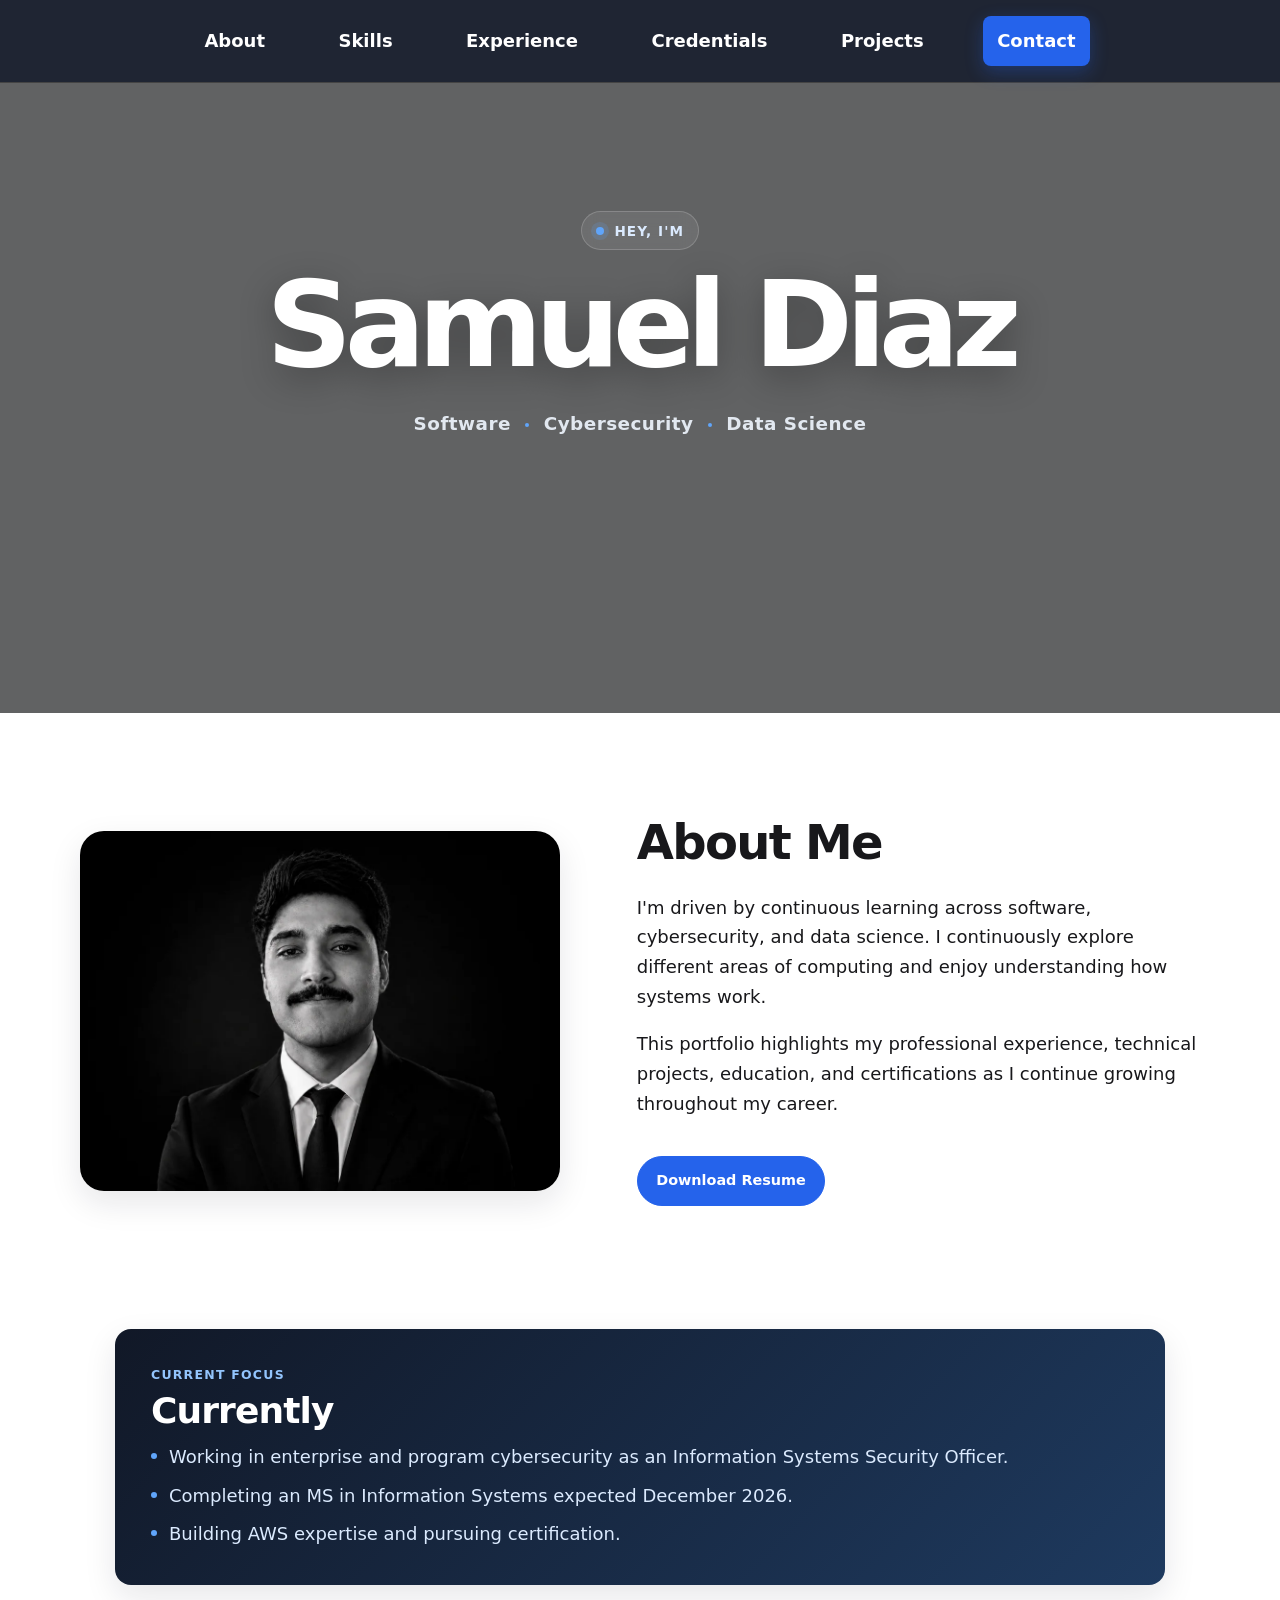
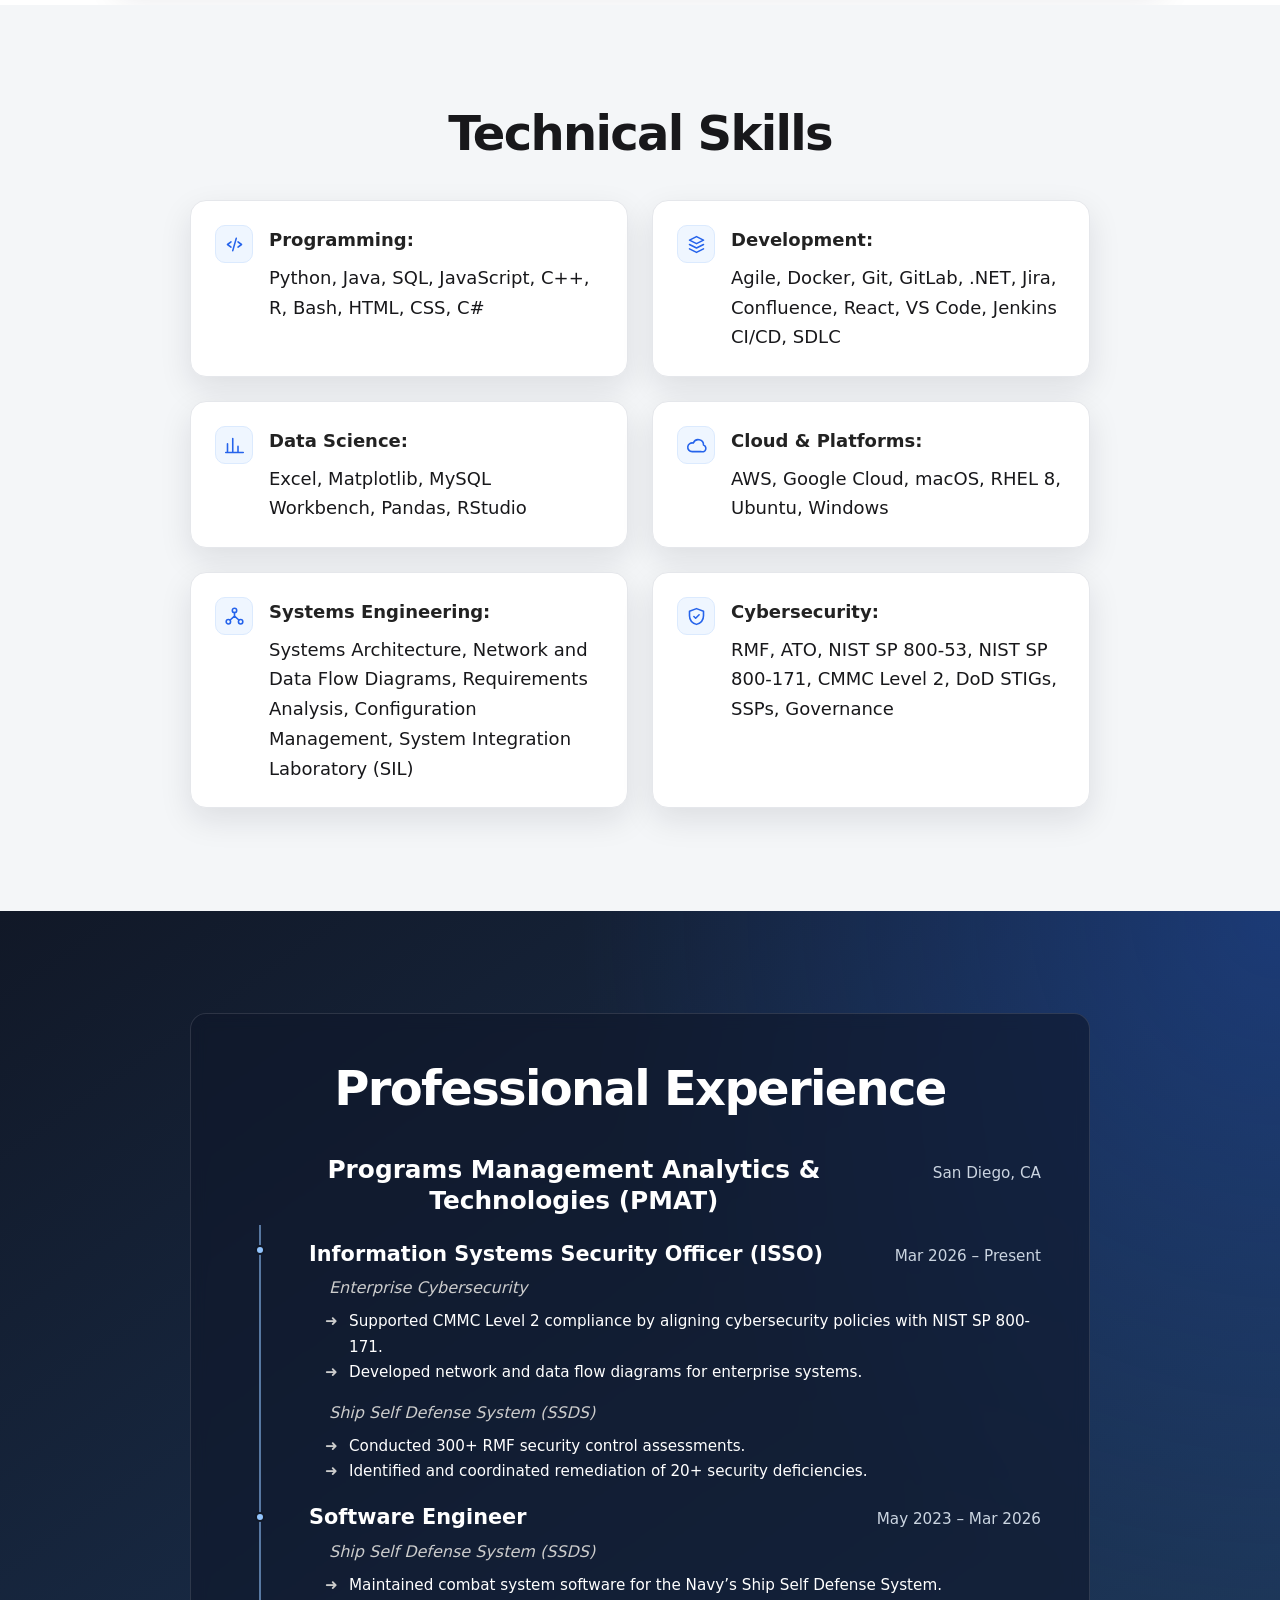
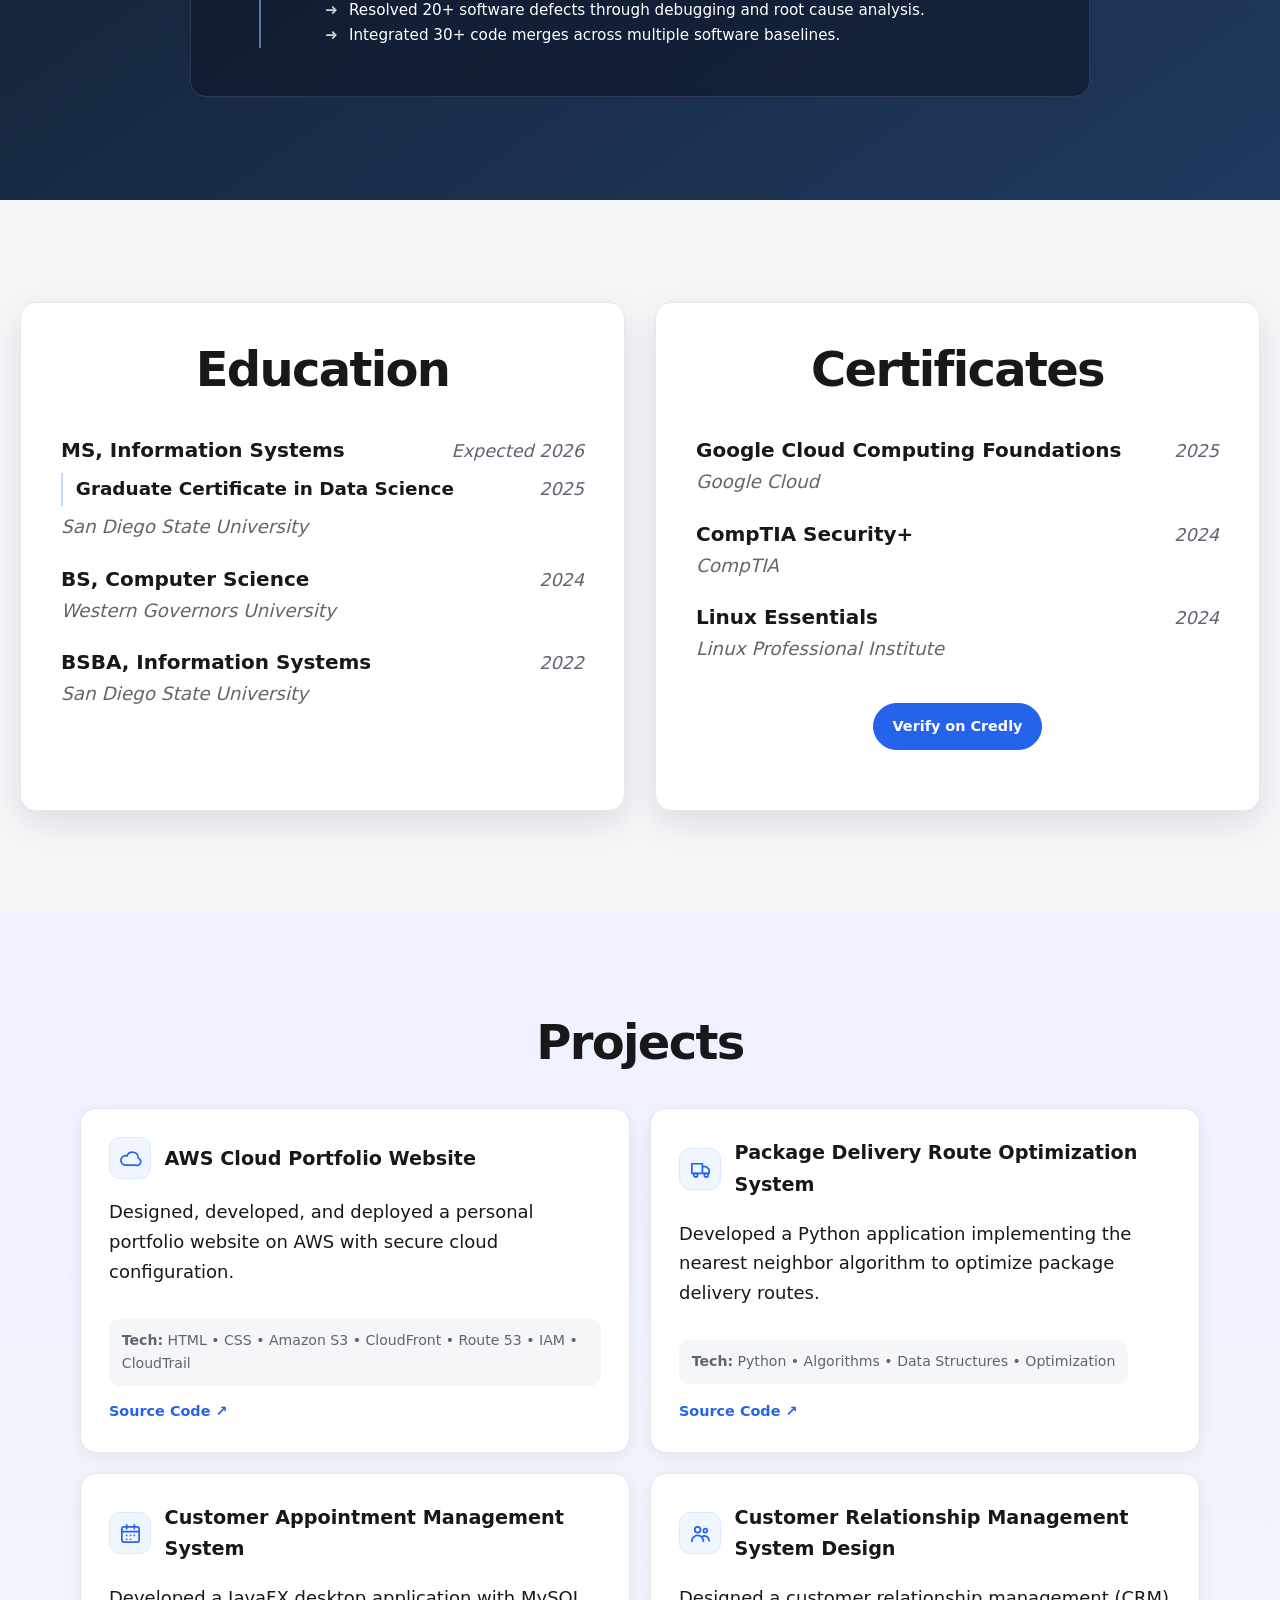
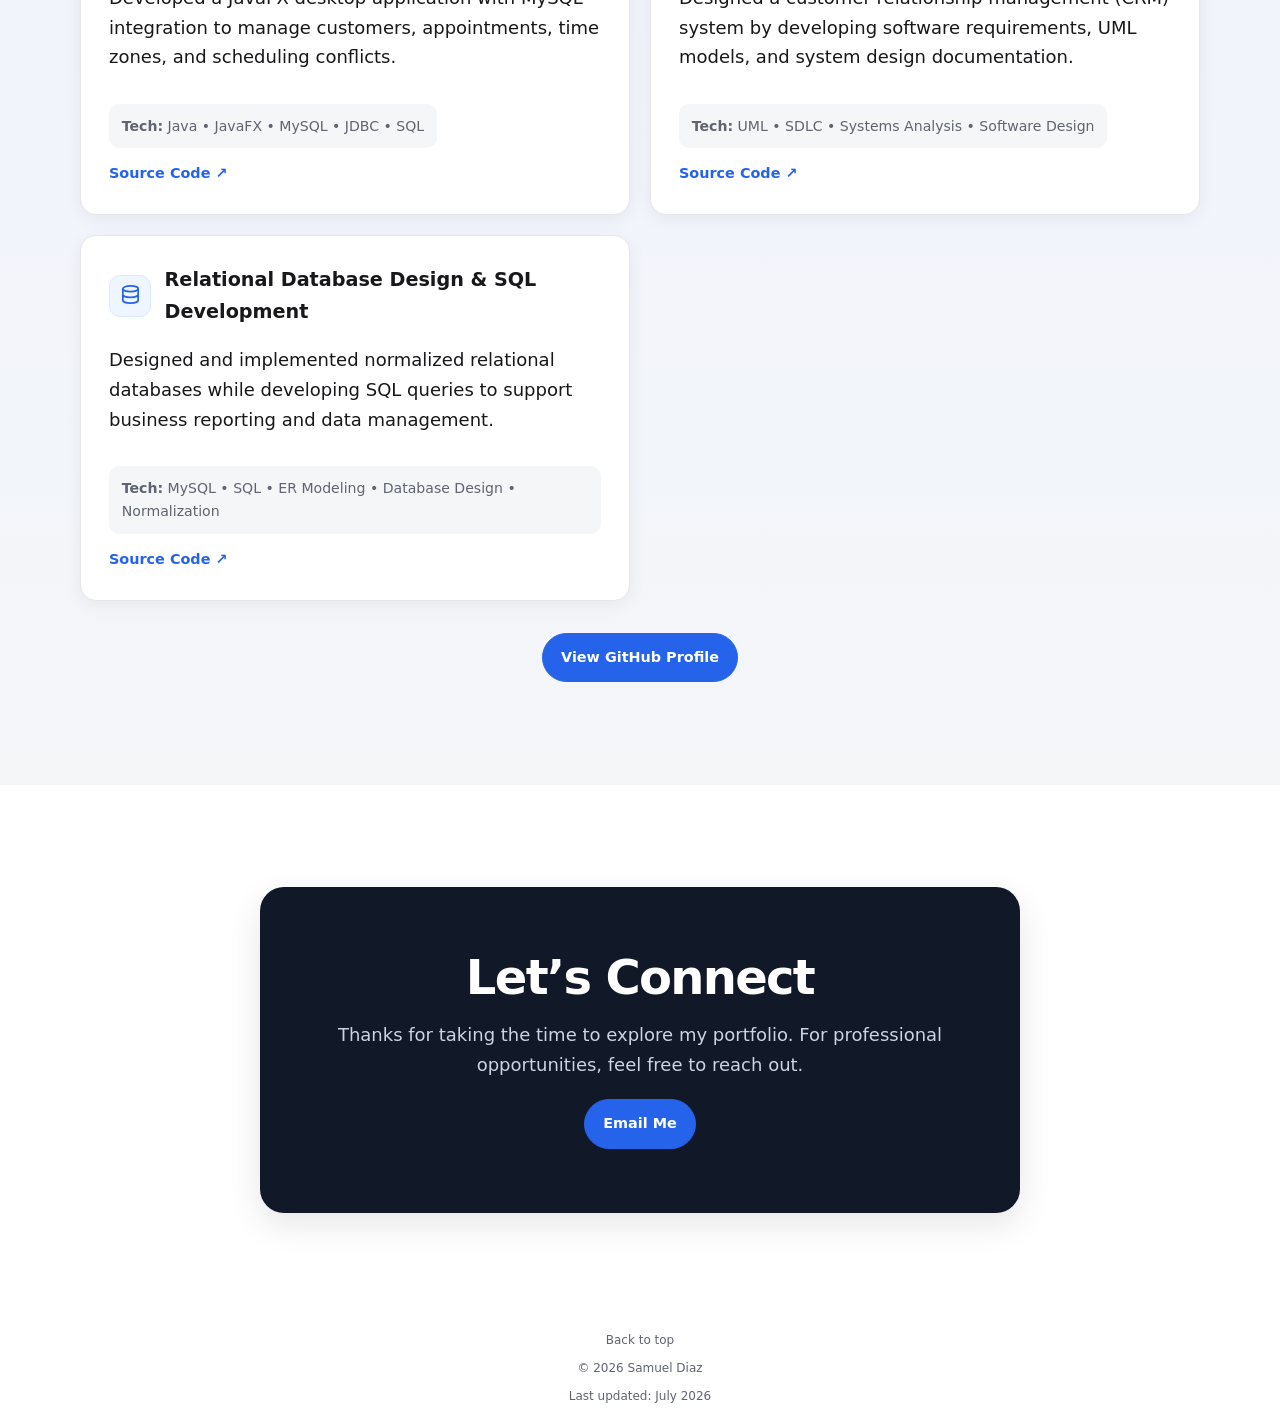
==== commit cfa6bd27: "Add currently section to showcase current focus and activities; include styling for improved layout" ====
--- a/site/index.html
+++ b/site/index.html
@@ -62,6 +62,19 @@
                     <a href="media/tech-resume-samuel-diaz.pdf" class="btn" download>Download Resume</a>
                 </div>
             </div>
+        </div>
+    </section>
+
+    <!-- Currently Section -->
+    <section id="currently" class="currently-section" aria-labelledby="currently-title">
+        <div class="currently-card">
+            <p class="currently-label">Current focus</p>
+            <h2 id="currently-title">Currently</h2>
+            <ul>
+                <li>Working in enterprise and program cybersecurity as an Information Systems Security Officer.</li>
+                <li>Completing an MS in Information Systems expected December 2026.</li>
+                <li>Building AWS expertise and pursuing certification.</li>
+            </ul>
         </div>
     </section>
 
@@ -360,7 +373,9 @@
 
         revealCards.forEach((card) => revealObserver.observe(card));
 
-        const observedSections = document.querySelectorAll('main section[id]:not(#home)');
+        const observedSections = Array.from(navLinks)
+            .map((link) => document.querySelector(link.getAttribute('href')))
+            .filter(Boolean);
         const sectionObserver = new IntersectionObserver((entries) => {
             entries.forEach((entry) => {
                 if (!entry.isIntersecting) {
--- a/site/css/styles.css
+++ b/site/css/styles.css
@@ -298,6 +298,62 @@
     max-width: 62ch;
 }
 
+/* Currently */
+.currently-section {
+    padding: 1.25rem;
+    background: var(--color-surface);
+}
+
+.currently-card {
+    width: min(1050px, 100%);
+    margin: 0 auto;
+    padding: clamp(1.5rem, 4vw, 2.25rem);
+    color: #fff;
+    text-align: left;
+    background: linear-gradient(135deg, var(--color-dark), #1e3a5f);
+    border-radius: var(--radius);
+    box-shadow: var(--shadow);
+}
+
+.currently-label {
+    margin: 0 0 0.35rem;
+    color: #93c5fd;
+    font-size: 0.78rem;
+    font-weight: 700;
+    letter-spacing: 0.1em;
+    text-transform: uppercase;
+}
+
+.currently-card h2 {
+    margin: 0 0 0.75rem;
+    font-size: clamp(1.6rem, 4vw, 2.25rem);
+    letter-spacing: -0.025em;
+}
+
+.currently-card ul {
+    display: grid;
+    gap: 0.55rem;
+    max-width: 75ch;
+    margin: 0;
+}
+
+.currently-card li {
+    display: flex;
+    align-items: flex-start;
+    gap: 0.75rem;
+    color: #dbeafe;
+}
+
+.currently-card li::before {
+    content: "";
+    flex: 0 0 6px;
+    width: 6px;
+    height: 6px;
+    margin-top: 0.6em;
+    background: #60a5fa;
+    border-radius: 50%;
+}
+
 /* Skills */
 #skills {
     background: var(--color-soft);
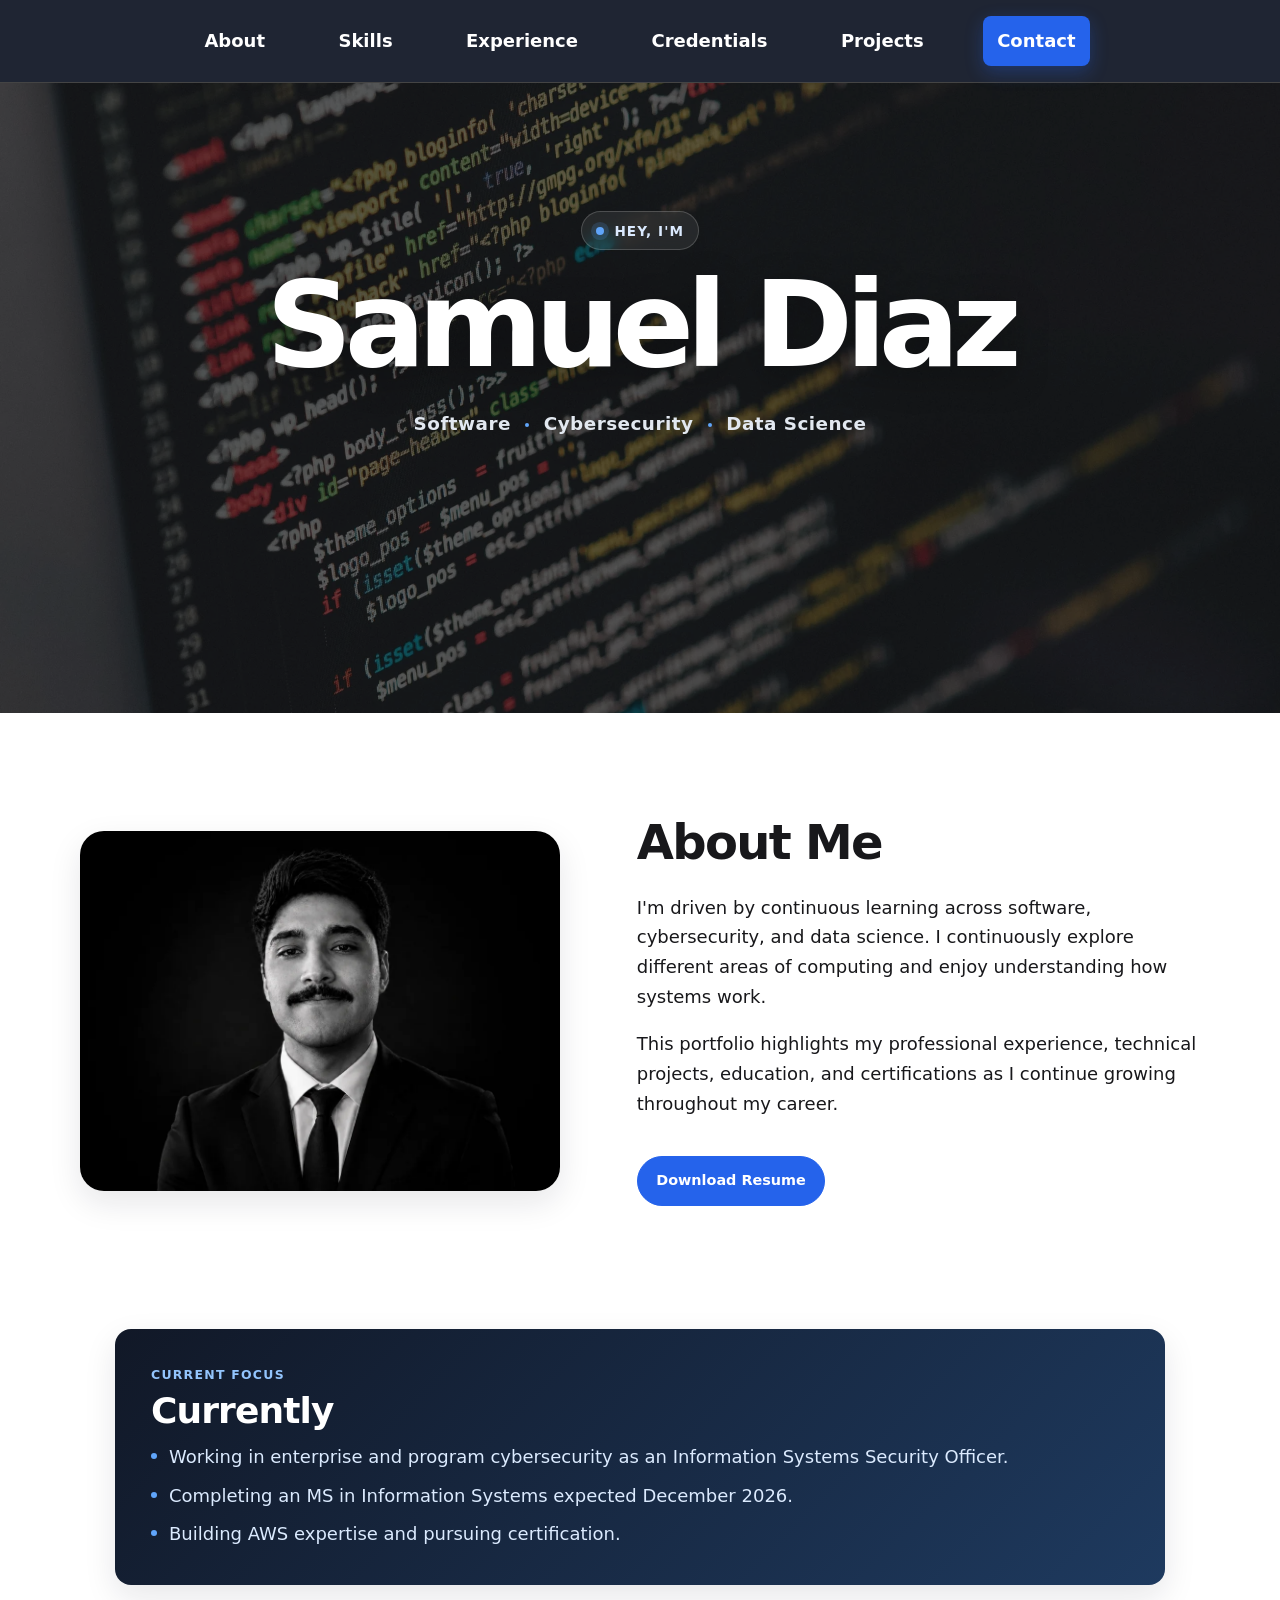
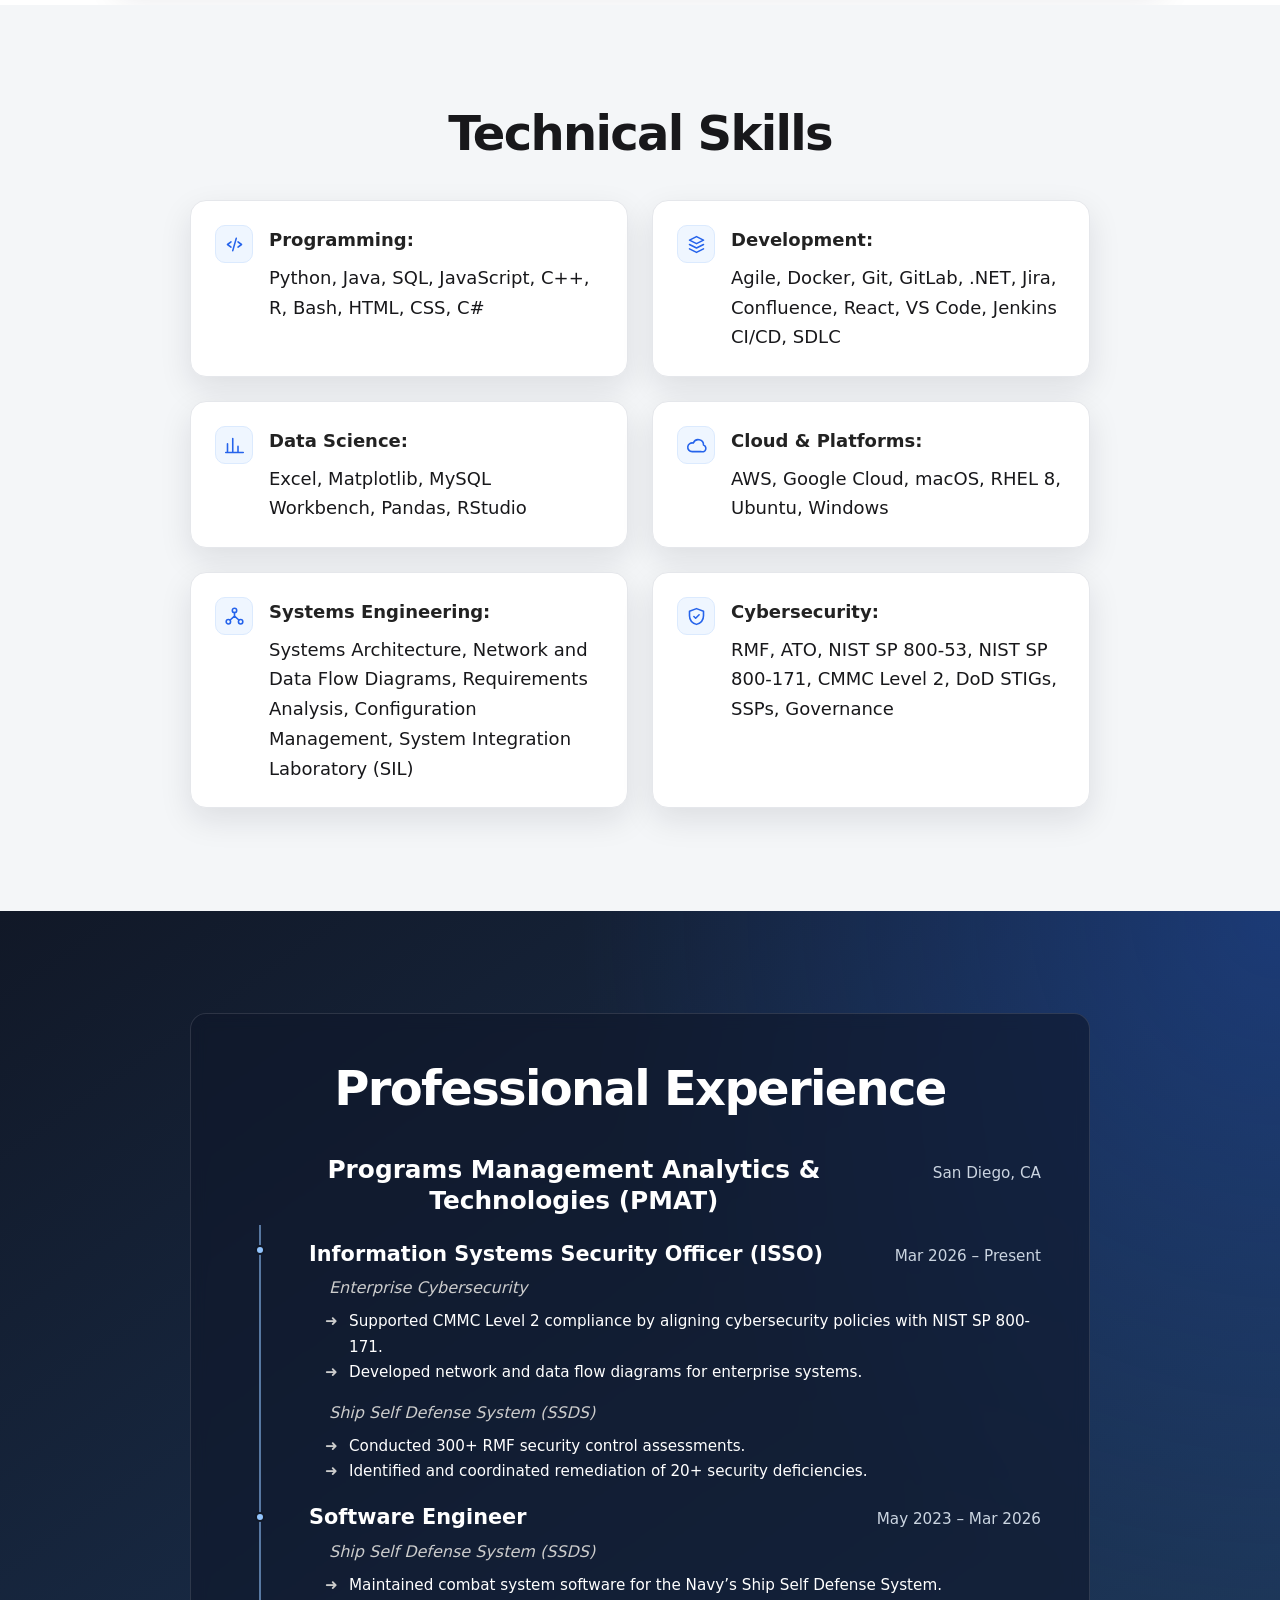
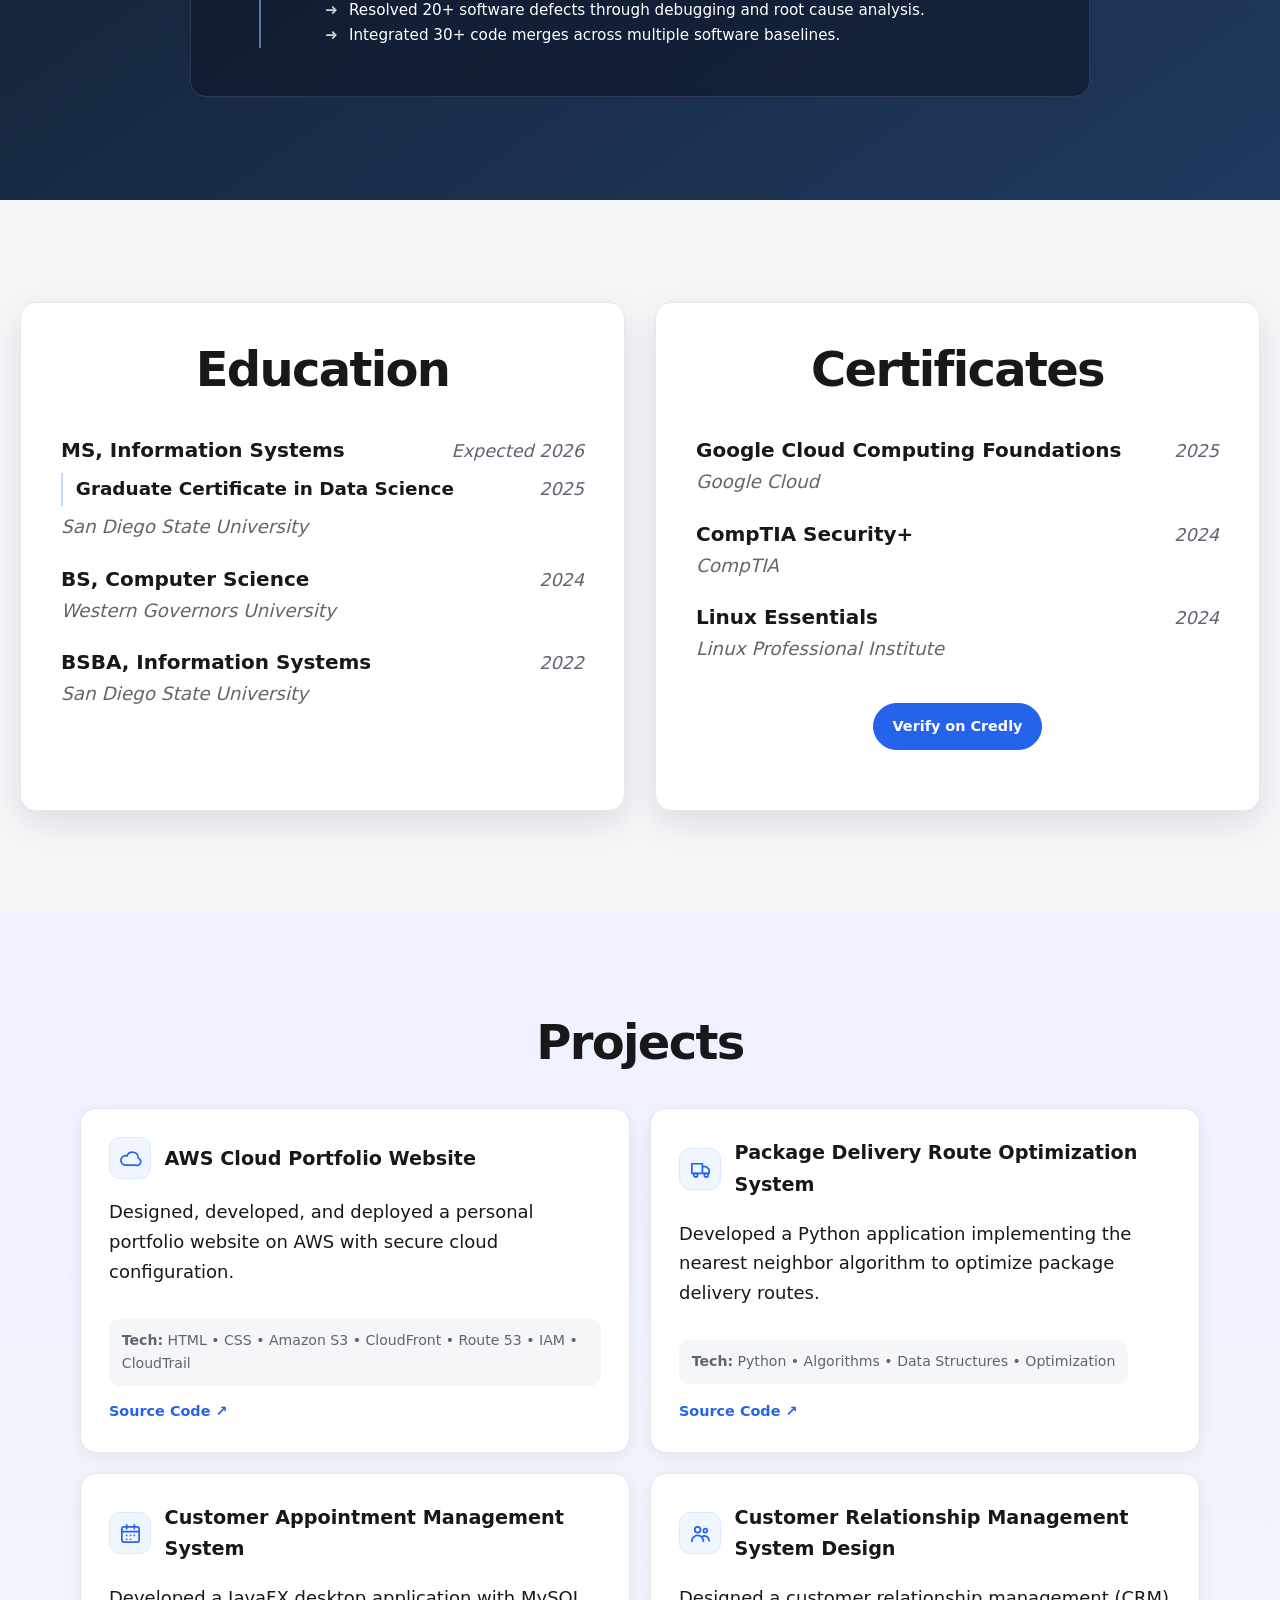
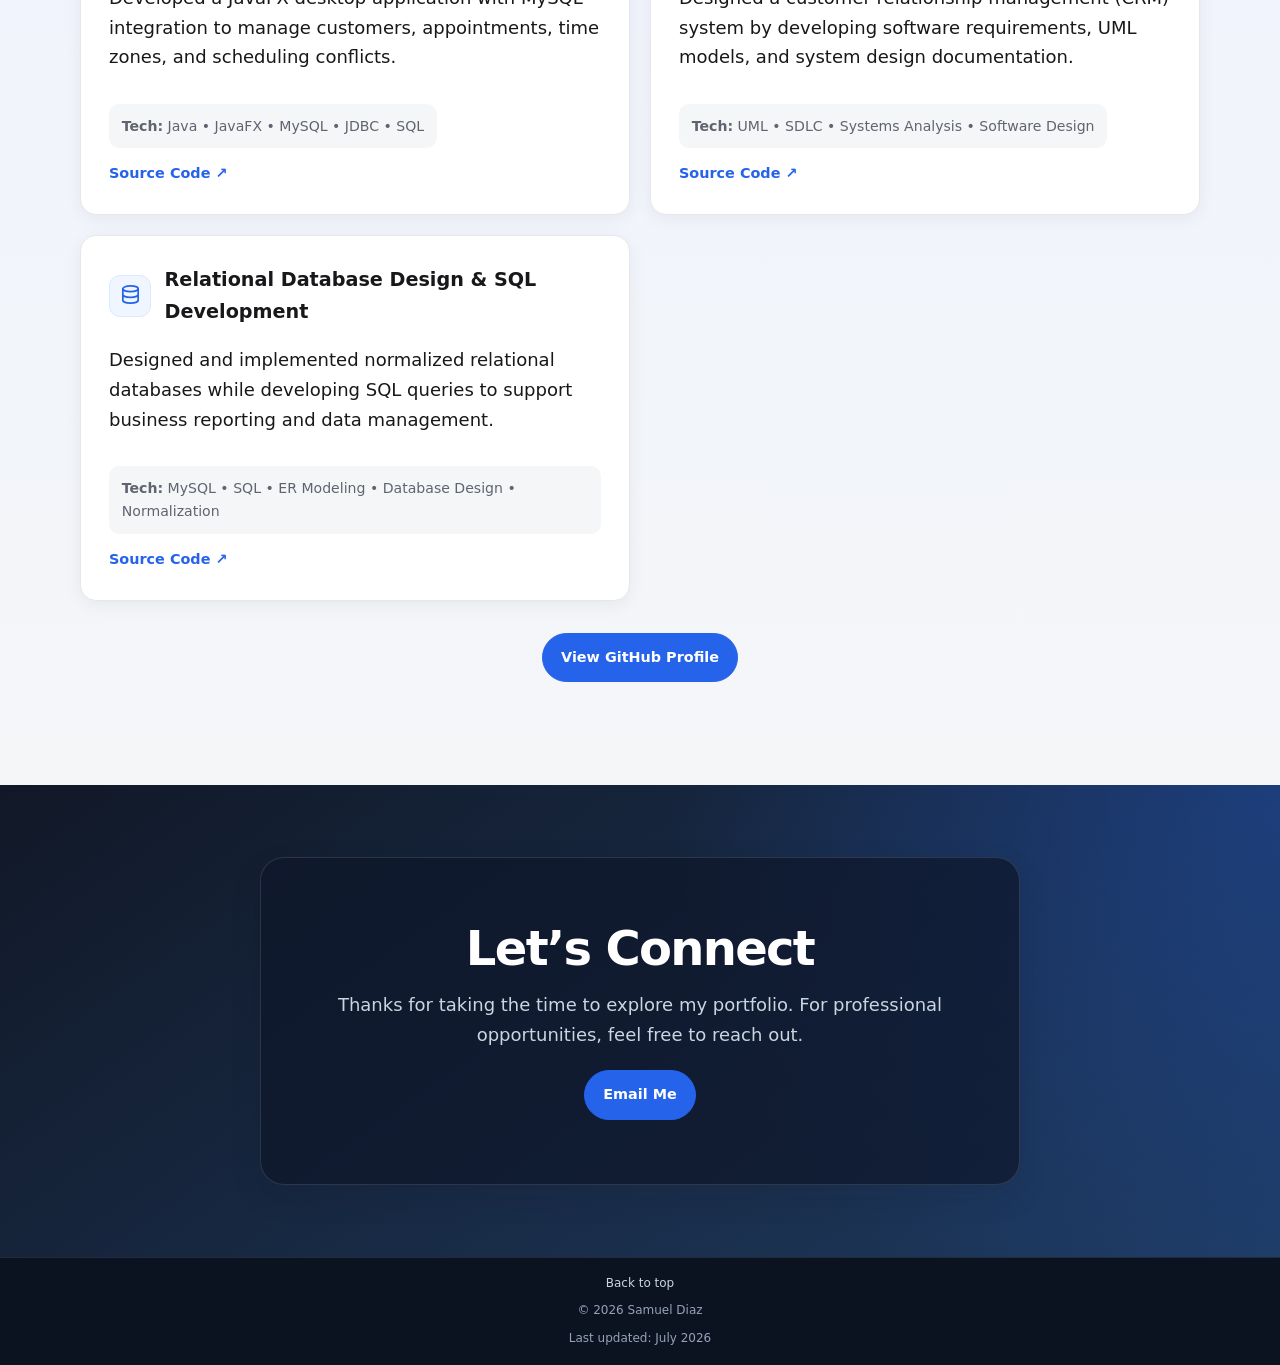
==== commit 406fb84b: "Update styles and media assets; replace JPEG with WEBP for improved performance, adjust contact sect" ====
--- a/site/index.html
+++ b/site/index.html
@@ -3,7 +3,7 @@
 <head>
     <meta charset="UTF-8">
     <meta name="viewport" content="width=device-width, initial-scale=1.0">
-    <meta name="description" content="Samuel Diaz's technology portfolio featuring software engineering, cybersecurity, cloud, and data science experience and projects.">
+    <meta name="description" content="Samuel Diaz's technology portfolio featuring experience and projects.">
     <meta name="theme-color" content="#111827">
     <meta property="og:type" content="website">
     <meta property="og:title" content="Samuel Diaz | Technology Portfolio">
@@ -14,6 +14,7 @@
     <title>Samuel Diaz | Technology Portfolio</title>
     <link rel="icon" href="media/favicon.svg" type="image/svg+xml">
     <link rel="stylesheet" href="css/styles.css">
+    <script src="js/main.js" defer></script>
 </head>
 <body>
     <a href="#main-content" class="skip-link">Skip to main content</a>
@@ -305,97 +306,5 @@
         <p>© 2026 Samuel Diaz</p>
         <p>Last updated: July 2026</p>
     </footer>
-    <script>
-        const navToggle = document.querySelector('.nav-toggle');
-        const siteNav = document.querySelector('.site-nav');
-        const navLinks = document.querySelectorAll('.nav-links a');
-
-        const closeMenu = () => {
-            siteNav.classList.remove('is-open');
-            document.body.classList.remove('menu-open');
-            navToggle.setAttribute('aria-expanded', 'false');
-            navToggle.setAttribute('aria-label', 'Open navigation menu');
-        };
-
-        navToggle.addEventListener('click', () => {
-            const isOpen = siteNav.classList.toggle('is-open');
-            document.body.classList.toggle('menu-open', isOpen);
-            navToggle.setAttribute('aria-expanded', isOpen);
-            navToggle.setAttribute('aria-label', isOpen ? 'Close navigation menu' : 'Open navigation menu');
-
-            if (isOpen) {
-                navLinks[0].focus();
-            }
-        });
-
-        navLinks.forEach((link) => {
-            link.addEventListener('click', closeMenu);
-        });
-
-        document.addEventListener('keydown', (event) => {
-            if (!siteNav.classList.contains('is-open')) {
-                return;
-            }
-
-            if (event.key === 'Escape') {
-                closeMenu();
-                navToggle.focus();
-            }
-
-            if (event.key === 'Tab') {
-                const lastLink = navLinks[navLinks.length - 1];
-
-                if (event.shiftKey && document.activeElement === navToggle) {
-                    event.preventDefault();
-                    lastLink.focus();
-                } else if (!event.shiftKey && document.activeElement === lastLink) {
-                    event.preventDefault();
-                    navToggle.focus();
-                }
-            }
-        });
-
-        window.addEventListener('resize', () => {
-            if (window.innerWidth > 768 && siteNav.classList.contains('is-open')) {
-                closeMenu();
-            }
-        });
-
-        const revealCards = document.querySelectorAll('.reveal-card');
-        const revealObserver = new IntersectionObserver((entries, observer) => {
-            entries.forEach((entry) => {
-                if (entry.isIntersecting) {
-                    entry.target.classList.add('is-visible');
-                    observer.unobserve(entry.target);
-                }
-            });
-        }, { threshold: 0.2 });
-
-        revealCards.forEach((card) => revealObserver.observe(card));
-
-        const observedSections = Array.from(navLinks)
-            .map((link) => document.querySelector(link.getAttribute('href')))
-            .filter(Boolean);
-        const sectionObserver = new IntersectionObserver((entries) => {
-            entries.forEach((entry) => {
-                if (!entry.isIntersecting) {
-                    return;
-                }
-
-                navLinks.forEach((link) => {
-                    const isCurrent = link.getAttribute('href') === `#${entry.target.id}`;
-                    link.classList.toggle('is-active', isCurrent);
-
-                    if (isCurrent) {
-                        link.setAttribute('aria-current', 'location');
-                    } else {
-                        link.removeAttribute('aria-current');
-                    }
-                });
-            });
-        }, { rootMargin: '-35% 0px -55% 0px' });
-
-        observedSections.forEach((section) => sectionObserver.observe(section));
-    </script>
 </body>
 </html>
--- a/site/css/styles.css
+++ b/site/css/styles.css
@@ -185,7 +185,7 @@
     content: "";
     position: absolute;
     inset: 0;
-    background: url("../media/coding.jpeg") center / cover no-repeat;
+    background: url("../media/coding.webp") center / cover no-repeat;
     opacity: 0.9;
     z-index: 1;
 }
@@ -752,7 +752,10 @@
 
 /* Contact */
 #contact {
-    background: var(--color-surface);
+    padding: clamp(3rem, 6vw, 4.5rem) 1.25rem;
+    background:
+        radial-gradient(circle at top right, rgba(37, 99, 235, 0.3), transparent 45%),
+        linear-gradient(145deg, #111827, #1e3a5f);
 }
 
 .contact-card {
@@ -760,7 +763,8 @@
     margin: 0 auto;
     padding: clamp(2rem, 6vw, 4rem);
     color: #fff;
-    background: var(--color-dark);
+    background: rgba(15, 23, 42, 0.72);
+    border: 1px solid rgba(255, 255, 255, 0.12);
     border-radius: calc(var(--radius) + 8px);
     box-shadow: var(--shadow);
 }
@@ -787,9 +791,10 @@
     justify-content: center;
     align-items: center;
     gap: 0.5rem;
-    background: var(--color-surface);
-    color: var(--color-muted);
+    background: #0b1220;
+    color: #94a3b8;
     padding: 1rem 2rem;
+    border-top: 1px solid rgba(255, 255, 255, 0.1);
     font-size: 0.75rem;
     text-align: center;
 }
@@ -799,7 +804,7 @@
 }
 
 .back-to-top {
-    color: var(--color-muted);
+    color: #cbd5e1;
     text-decoration: none;
 }
 
@@ -1046,7 +1051,7 @@
     }
 
     footer {
-        padding: 0.15rem 1rem;
+        padding: 0.75rem 1rem;
     }
 
 }
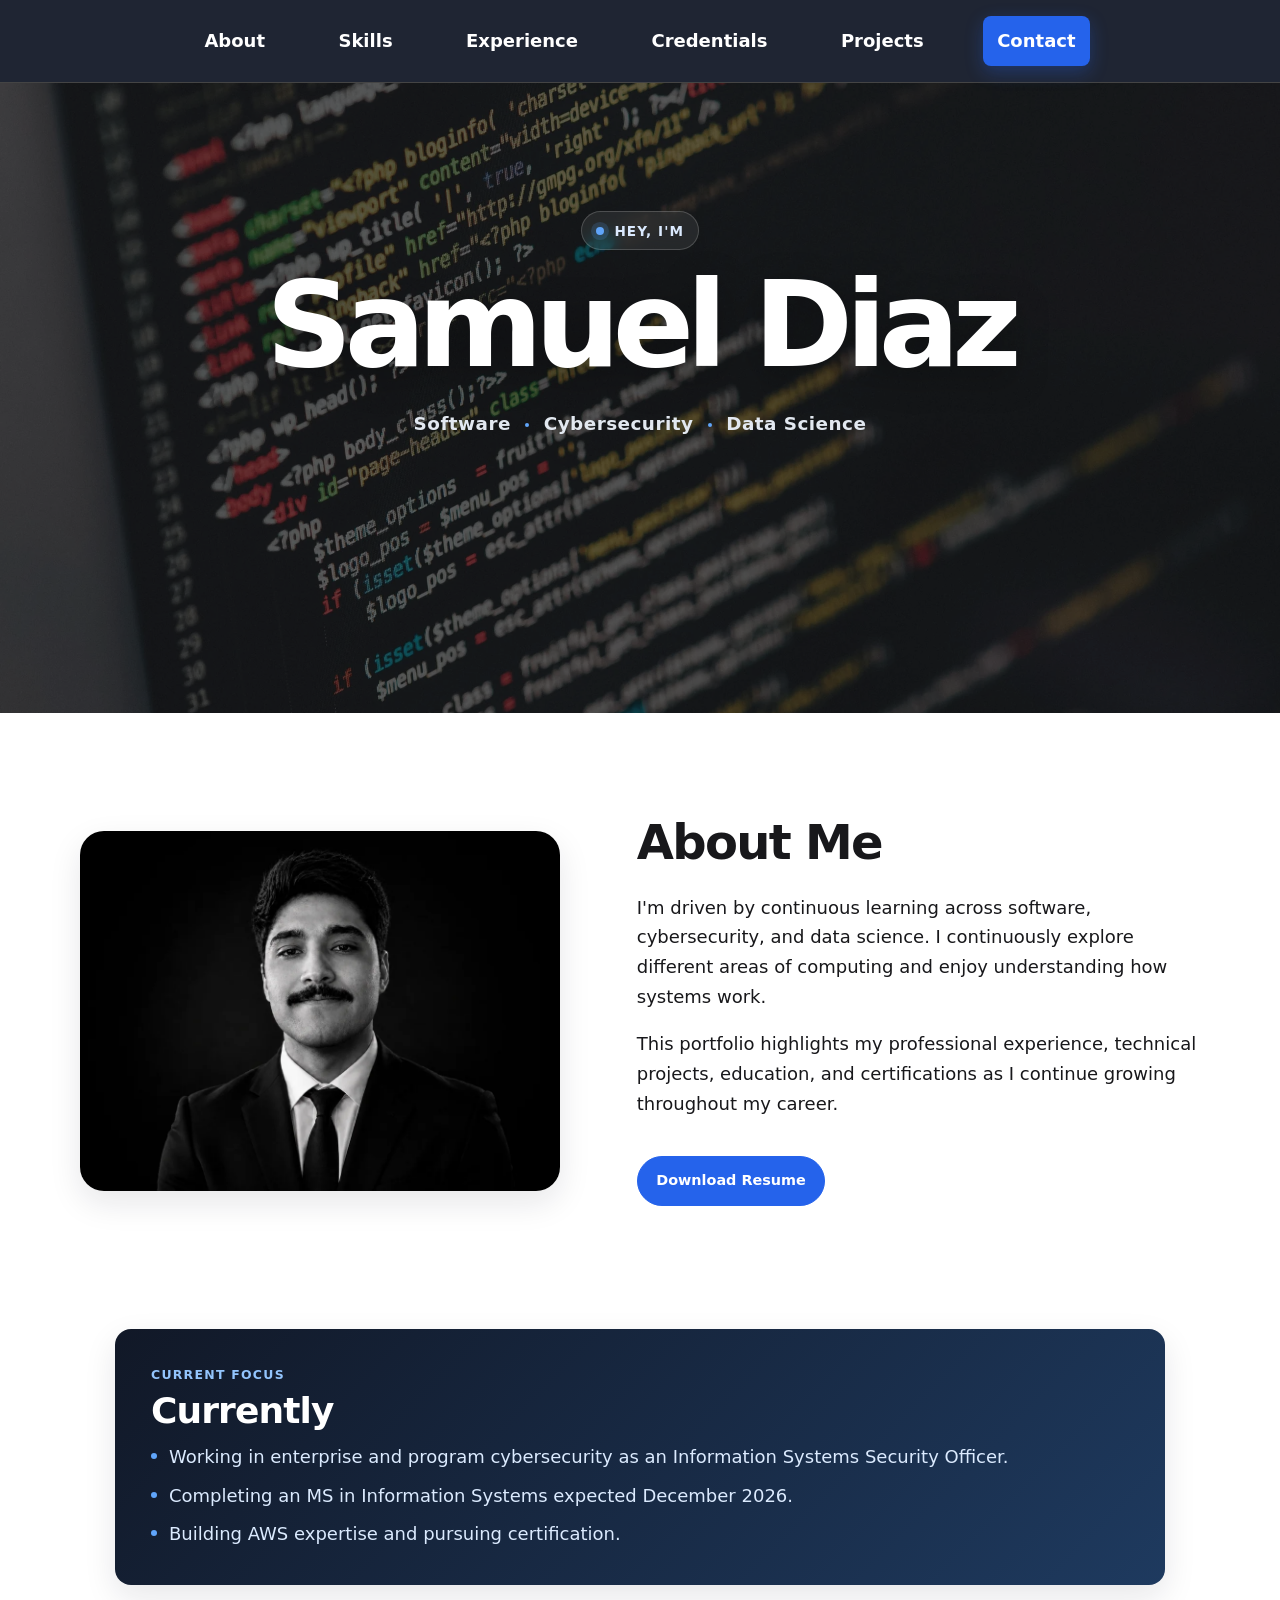
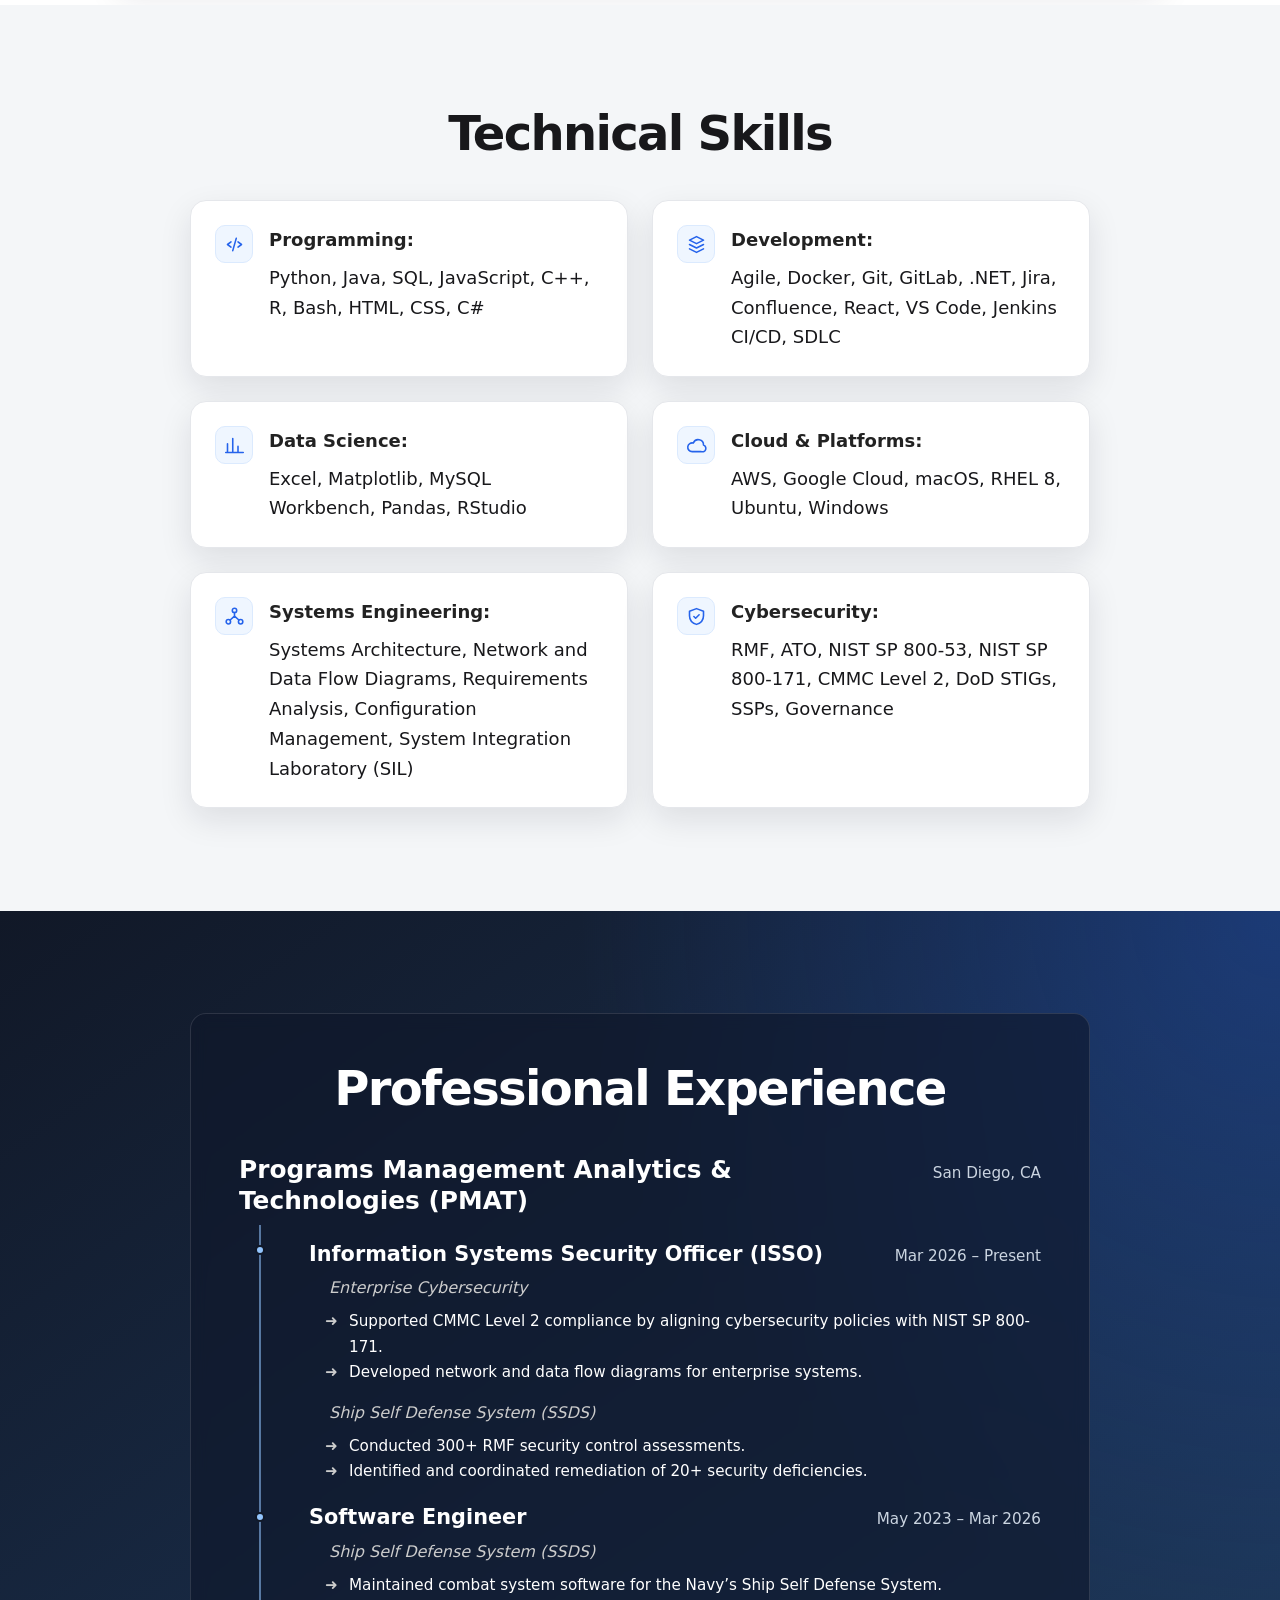
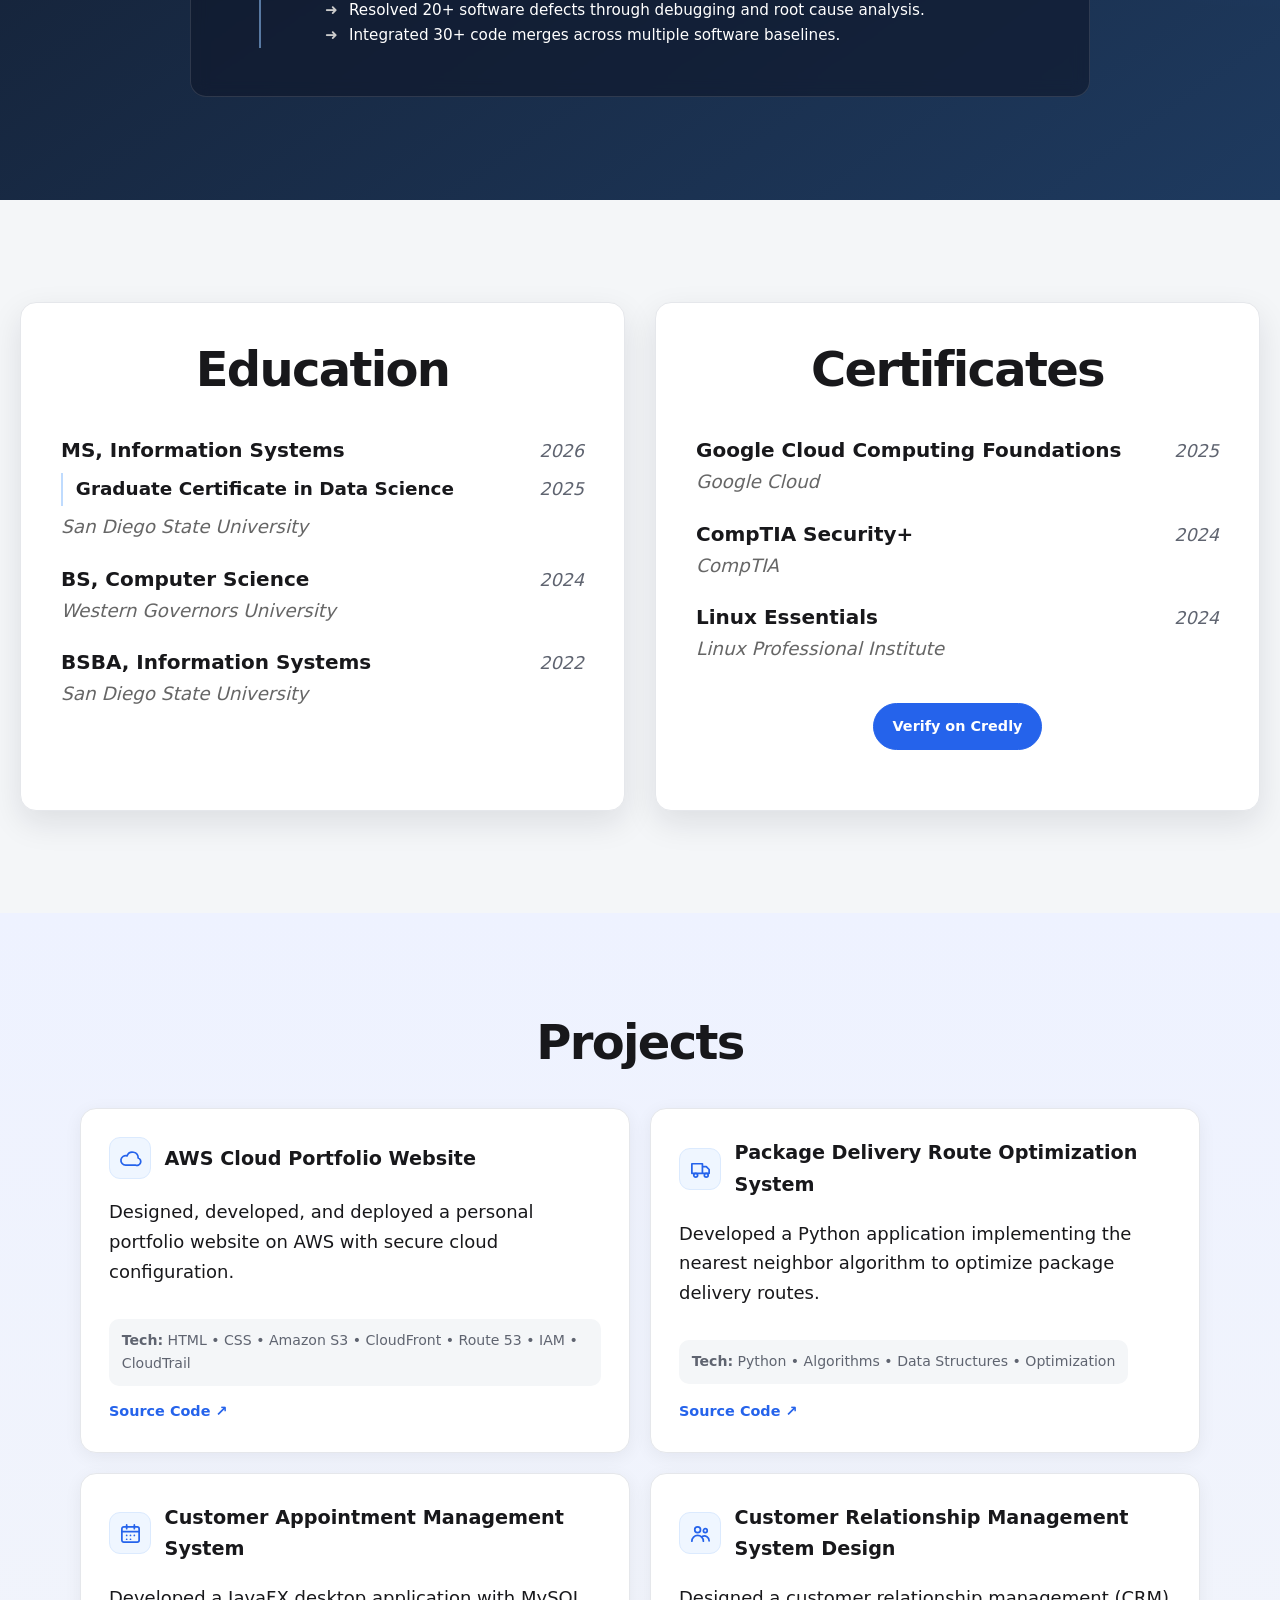
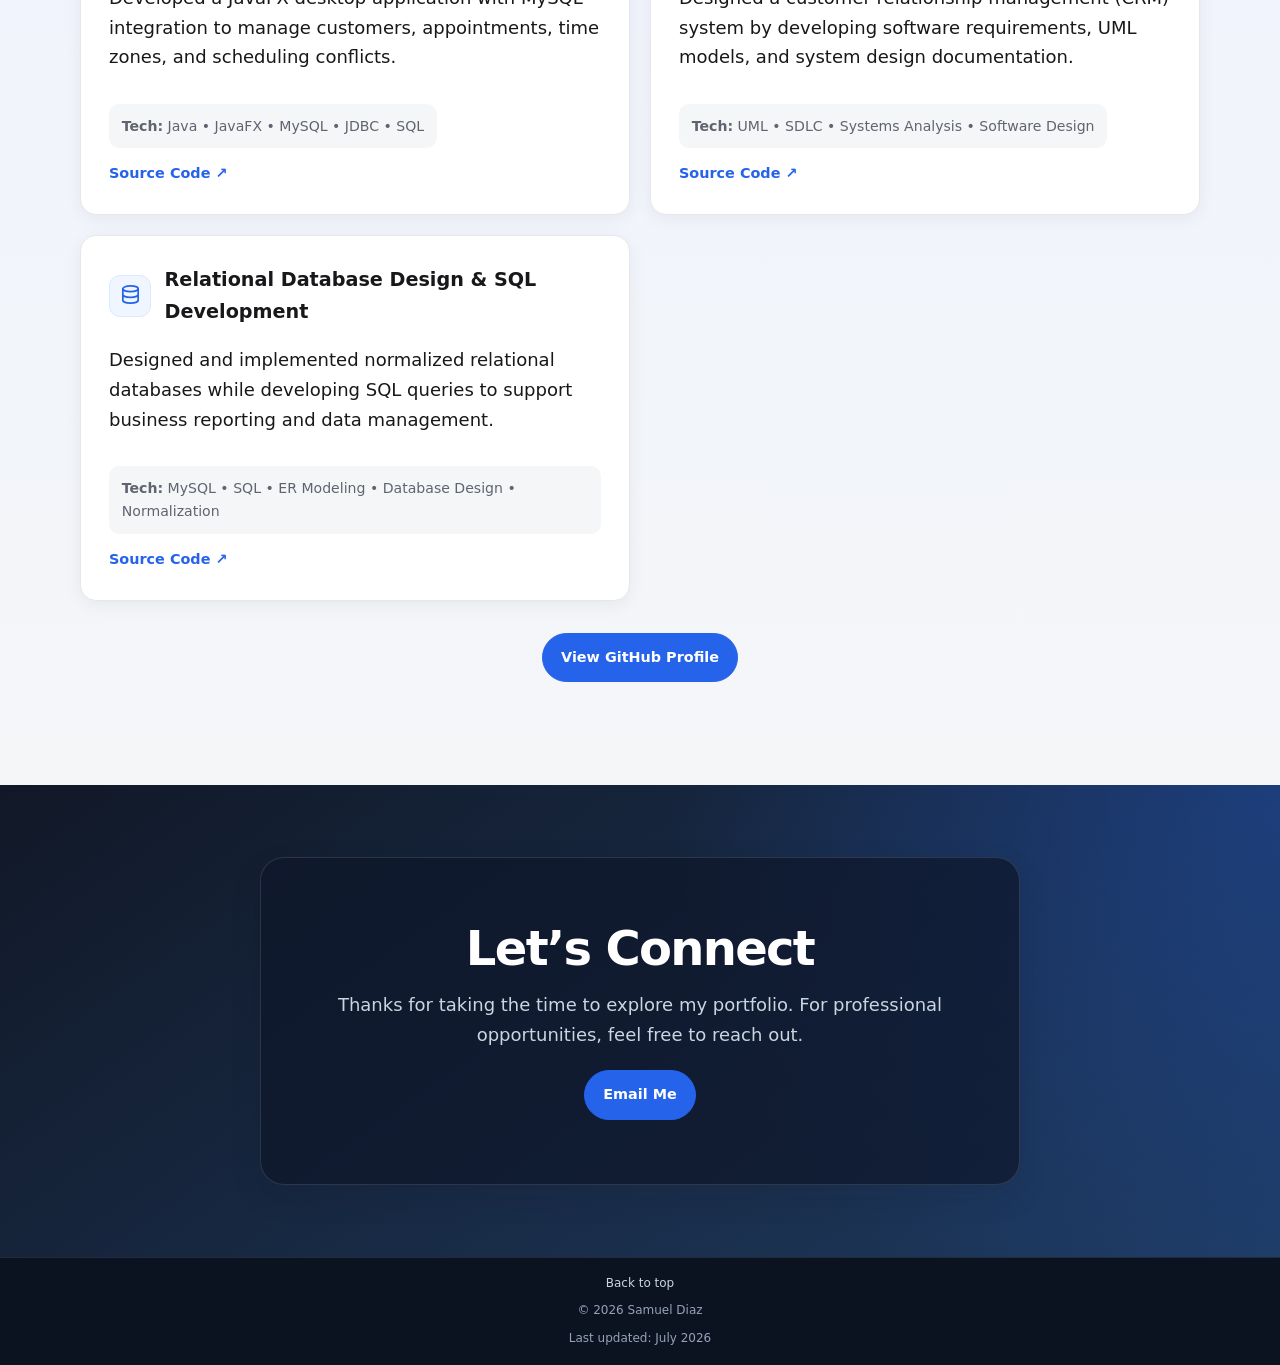
==== commit 9c2269ab: "Update styles for experience section; adjust credential display and enhance layout for better readab" ====
--- a/site/index.html
+++ b/site/index.html
@@ -164,7 +164,7 @@
                         <li>
                             <div class="credential-heading">
                                 <strong>MS, Information Systems</strong>
-                                <time class="credential-date" datetime="2026">Expected 2026</time>
+                                <time class="credential-date" datetime="2026">2026</time>
                             </div>
                             <div class="nested-credential credential-heading">
                                 <span>Graduate Certificate in Data Science</span>
--- a/site/css/styles.css
+++ b/site/css/styles.css
@@ -487,6 +487,7 @@
     font-size: 1.55rem;
     line-height: 1.25;
     font-weight: 750;
+    text-align: left;
 }
 
 #experience .company-roles {
@@ -1017,6 +1018,15 @@
         box-sizing: border-box;
     }
 
+    .credential-heading {
+        display: block;
+    }
+
+    .credential-date {
+        display: block;
+        margin-top: 0.15rem;
+    }
+
     #skills ul {
         grid-template-columns: 1fr;
     }
@@ -1048,6 +1058,52 @@
         align-items: flex-start;
         flex-direction: column;
         gap: 0.25rem;
+    }
+
+    #experience .company-heading h3 {
+        font-size: 1.3rem;
+    }
+
+    #experience .experience-location {
+        font-size: 0.85rem;
+    }
+
+    #experience .job-title {
+        font-size: 1.1rem;
+    }
+
+    #experience .job-date {
+        font-size: 0.82rem;
+    }
+
+    #experience .company-roles {
+        margin-left: 0.5rem;
+        padding-left: 1rem;
+    }
+
+    #experience .role-entry::before {
+        left: calc(-1rem - 6px);
+    }
+
+    #experience .job-heading {
+        display: block;
+        padding-left: 0.5rem;
+    }
+
+    #experience .job-date {
+        display: block;
+        margin-top: 0.15rem;
+    }
+
+    #experience .experience-subheading {
+        padding-left: 0.75rem;
+        font-size: 0.9rem;
+    }
+
+    #experience ul {
+        margin-left: 0;
+        font-size: 0.85rem;
+        line-height: 1.5;
     }
 
     footer {
